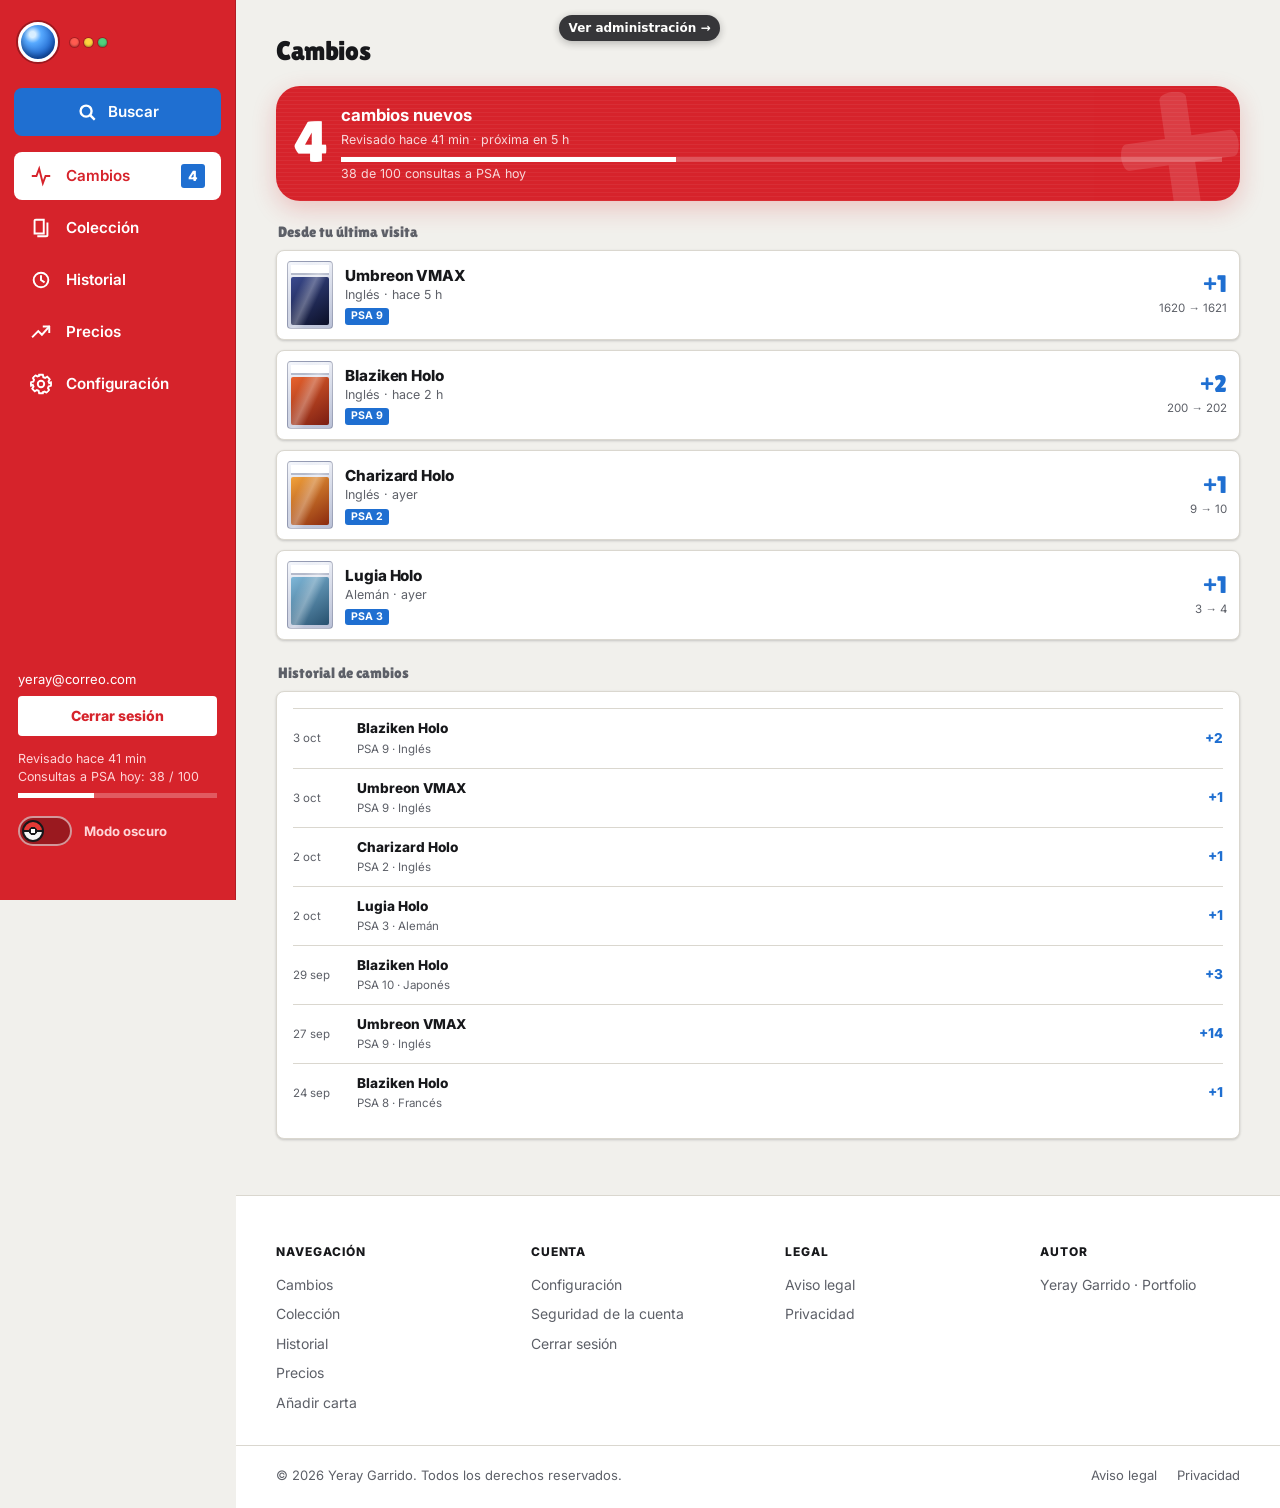
==== index.html @ e8859eaa "Pantalla de carta, animación de sobre y búsqueda con scroll" ====
<!doctype html>
<html lang="es">
<head>
<meta name="robots" content="noindex">
<meta charset="utf-8">
<meta name="color-scheme" content="light dark">
<meta name="viewport" content="width=device-width, initial-scale=1, viewport-fit=cover">
<title>Diseño · 4 Final</title>
<link rel="stylesheet" href="fonts/fonts.css">
<link rel="stylesheet" href="fonts/lilita.css">
<style>
@keyframes slidein {
  from { transform: translateX(40px); opacity: 0; } to { transform: none; opacity: 1; }
}
@keyframes up {
  from { transform: translateY(100%); } to { transform: none; }
}
@keyframes fade {
  from { opacity: 0; } to { opacity: 1; }
}
@keyframes fxin {
  to { opacity: 1; }
}
@keyframes fxout {
  from { opacity: 1; } to { opacity: 0; }
}
@keyframes ballspin {
  from { transform: rotate(0deg) scale(.55); } 55% { transform: rotate(600deg) scale(1.12); } to { transform: rotate(1080deg) scale(1); }
}
@keyframes skel {
  from { background-position: 200% 0; } to { background-position: -200% 0; }
}
:root, :root[data-theme="light"] { --bg: #f1f0ec; --surface: #ffffff; --border: #dad7cf; --primary: #d6232b; --primary-light: #ffffff; --primary-dark: #8f1219; --primary-tint: #fbe4e5; --text: #17181b; --text-secondary: #5d6068; --alert: #1f6fd1; --alert-tint: #e3effd; --on-alert: #ffffff; --down: #8b8e95; --good: #2f9e5a; --bar: #c9ccd3; --shadow-soft: 0 1px 3px rgba(23, 24, 27, .12), 0 1px 2px rgba(23, 24, 27, .08); --head-bg: #d6232b; --screen: #161b24; --lens-ring: #ffffff; --leds-d: flex; --nb-bg: #1f6fd1; --nb-fg: #ffffff; --nb-bd: transparent; --nb-on-bg: #1f6fd1; --nb-on-fg: #ffffff; --fab-fg: #ffffff; --fab-bd: 3px solid #f1f0ec; --fab-sh: 0 6px 14px rgba(0, 0, 0, .35); --lens-bg: radial-gradient(circle at 34% 28%, #d8eeff 0 9%, #58aaff 26%, #1a60c8 70%, #0f3f8a); --knob-bg: radial-gradient(circle at 50% 50%, #fff 0 22%, #17181b 22% 34%, transparent 35%), linear-gradient(180deg, #e53935 0 46%, #17181b 46% 54%, #f5f5f5 54%); --knob-w: 22px; --knob-br: 50%; --knob-bd: #17181b; --track-bg: rgba(0, 0, 0, .28); --track-bd: rgba(255, 255, 255, .55); --fab: radial-gradient(circle at 35% 30%, #d8eeff 0 9%, #58aaff 26%, #1a60c8 72%, #0f3f8a); --nav-on-bg: #d6232b; --nav-on-fg: #ffffff; --side-bg: #d6232b; --side-fg: #ffffff; --side-dim: #ffd6d8; --side-line: #b11d24; --side-on-bg: #ffffff; --side-on-fg: #d6232b; --side-add: #1f6fd1; --nav-h: 64px; --stage-bg: var(--primary); --stage-sh: 0 8px 24px rgba(214, 35, 43, .22); --stage-pattern: repeating-linear-gradient(0deg, rgba(255, 255, 255, .05) 0 1px, transparent 1px 4px); --stage-plus-op: .12; --stage-btn-bg: #ffffff; --stage-btn-fg: var(--primary); --safe-b: env(safe-area-inset-bottom); --safe-t: env(safe-area-inset-top); --display: 'Lilita One', 'Inter', sans-serif; }
*, *::before, *::after { box-sizing: border-box; -webkit-tap-highlight-color: transparent; }
[hidden] { display: none !important; }
svg[viewBox] path, svg[viewBox] line, svg[viewBox] circle, svg[viewBox] rect, svg[viewBox] polyline { stroke-linecap: square; stroke-linejoin: miter; }
html { background: var(--bg); }
body { margin: 0; font-family: 'Inter', sans-serif; background: var(--bg); color: var(--text); font-size: 15px; line-height: 1.4; }
body.lock { overflow: hidden; }
button { font: inherit; color: inherit; background: none; border: 0; cursor: pointer; padding: 0; }

.app-header { position: sticky; top: 0; z-index: 10; display: flex; align-items: center; justify-content: space-between; gap: 10px; background: var(--primary); padding: calc(10px + var(--safe-t)) 16px 10px; }
.brand { display: flex; align-items: center; gap: 10px; min-width: 0; color: #fff; }
.brand strong { font-family: var(--display); font-size: 1.2rem; font-weight: 800; letter-spacing: -.01em; line-height: 1; }
.brand .plus { color: var(--primary-light); font-size: 1.15em; font-weight: 500; display: inline-block; transform: rotate(-8deg) translateY(-2px); }

.ic { width: 22px; height: 22px; fill: none; stroke: currentColor; stroke-width: 2.1; flex: none; }

.brand svg.logo { width: 36px; height: 36px; border-radius: 9px; flex: none; }

.live { display: inline-flex; align-items: center; color: #dfe5fa; font-size: .75rem; font-weight: 600; border: 1px solid rgba(255, 255, 255, .3); border-radius: 4px; padding: 5px 9px; background: rgba(255, 255, 255, .1); }
.dot { width: 7px; height: 7px; border-radius: 50%; background: var(--primary-light); box-shadow: 0 0 0 3px rgba(255, 203, 5, .25); }

.nav { position: fixed; z-index: 30; left: 0; right: 0; bottom: 0; height: calc(var(--nav-h) + var(--safe-b)); padding-bottom: var(--safe-b); display: grid; grid-template-columns: repeat(5, 1fr); background: var(--surface); border-top: 1px solid var(--border); }
.nav .nav-brand, .nav .nav-foot { display: none; }
.nav-item { display: flex; flex-direction: column; align-items: center; justify-content: center; gap: 3px; color: var(--text-secondary); font-size: .68rem; font-weight: 600; position: relative; }
.nav-item .ic { box-sizing: content-box; padding: 4px 16px; margin: -4px 0; border-radius: 14px; }
.nav-item.add .ic { margin: 0; }
.nav-item .nav-badge { position: absolute; background: var(--nb-bg, var(--text)); color: var(--nb-fg, #fff); text-align: center; }
.nav-item.add .nav-fab { width: 52px; height: 52px; margin-top: -22px; display: flex; align-items: center; justify-content: center; }

.nav-item.add span.lb { display: none; }

.nav-item.add .ic { padding: 0; width: 26px; height: 26px; stroke-width: 2.6; }

.app-shell { min-height: 100vh; min-height: 100dvh; }
.app-content { padding: 14px 16px calc(var(--nav-h) + var(--safe-b) + 22px); max-width: 640px; margin: 0 auto; }

h1.page-title { font-family: var(--display); font-size: 1.5rem; font-weight: 800; letter-spacing: -.015em; margin: 0 0 16px; }
h2 { margin: 20px 0 8px 2px; font-family: var(--display); font-size: .95rem; font-weight: 700; color: var(--text-secondary); }
h2:first-child { margin-top: 0; }
.box > h2 { margin-top: 0; }

.meter { margin-top: 8px; height: 5px; background: rgba(255, 255, 255, .22); }

.summary { display: grid; grid-template-columns: auto 1fr; gap: 14px; align-items: center; background-color: var(--stage-bg); background-image: var(--stage-pattern); color: #fff; border-radius: 24px; padding: 18px; position: relative; overflow: hidden; isolation: isolate; box-shadow: var(--stage-sh); }
.summary::after { content: "+"; position: absolute; right: -10px; bottom: -64px; font-family: var(--display); font-weight: 500; font-size: 230px; line-height: 1; color: #fff; opacity: var(--stage-plus-op); transform: rotate(-8deg); z-index: -1; pointer-events: none; }
.summary .summary-count { font-family: var(--display); font-size: 3.6rem; font-weight: 800; line-height: .9; color: #fff; letter-spacing: -.03em; }

.box { background: var(--surface); border: 1px solid var(--border); border-radius: 8px; box-shadow: var(--shadow-soft); padding: 16px; }

.meter i { display: block; height: 100%; background: var(--primary-light); }

.change-card .d { text-align: right; }
.price-row .p { text-align: right; }

.viewer-nav.r { right: 28px; }

.footnote { font-size: .74rem; color: var(--text-secondary); margin: 22px 0 0; text-align: center; }

.summary b { display: block; font-size: 1.05rem; }
.summary small { color: rgba(255, 255, 255, .82); font-size: .78rem; }

.change-card { display: grid; grid-template-columns: 46px 1fr auto; gap: 12px; align-items: center; width: 100%; text-align: left; background: var(--surface); border: 1px solid var(--border); border-radius: 8px; box-shadow: var(--shadow-soft); padding: 10px 12px 10px 10px; }
.change-card:active, .collection-card:active, .price-row:active, .row:active { background: var(--primary-tint); }
.thumb { aspect-ratio: 5 / 7.4; border-radius: 4px; background: linear-gradient(160deg, #f4f6fb, #b9c0d6); padding: 3px; display: flex; flex-direction: column; gap: 2px; position: relative; overflow: hidden; border: 1px solid rgba(18, 26, 61, .25); }
.thumb::before { content: ""; flex: none; height: 17%; background: #fff; border-bottom: 2px solid #b4bacb; }

.thumb i { flex: 1; border-radius: 2px; background: linear-gradient(145deg, var(--c1), var(--c2)); }

.thumb::after { content: ""; position: absolute; inset: 0; background: linear-gradient(115deg, transparent 30%, rgba(255, 255, 255, .3) 48%, transparent 62%); }
.change-card .n, .price-row .n { font-weight: 800; font-size: .95rem; letter-spacing: -.005em; }
.change-card .s, .price-row .s { font-size: .78rem; color: var(--text-secondary); }

.change-card .d b { display: block; font-family: var(--display); font-size: 1.5rem; line-height: 1; color: var(--alert); }
.change-card .d span { font-size: .72rem; color: var(--text-secondary); }

.stack { display: grid; gap: 10px; }
.grid { display: grid; grid-template-columns: repeat(2, 1fr); gap: 12px; }

.tag-label { display: inline-block; background: var(--primary); color: #fff; font-size: .66rem; font-weight: 700; border-radius: 3px; padding: 1px 6px; margin-top: 4px; }
.tag-label.ev { background: var(--alert); }
.chips { display: flex; flex-wrap: wrap; gap: 8px; margin: 0 0 12px; }

.chips button { flex: none; border: 1px solid var(--border); background: var(--surface); border-radius: 4px; padding: 8px 13px; font-size: .82rem; font-weight: 700; color: var(--text-secondary); }
.chips button.on { background: var(--primary); border-color: var(--primary); color: #fff; }

.search { display: flex; align-items: center; gap: 8px; background: var(--surface); border: 1px solid var(--border); border-radius: 4px; padding: 0 12px; margin-bottom: 10px; color: var(--text-secondary); }

.search input { flex: 1; min-width: 0; border: 0; outline: 0; background: none; font: inherit; color: var(--text); padding: 12px 0; }

.detail-body { padding: 16px 16px 0; grid-template-columns: minmax(0, 1fr); }

.chips::-webkit-scrollbar { display: none; }
.collection-card { display: block; text-align: left; background: var(--surface); border: 1px solid var(--border); border-radius: 8px; box-shadow: var(--shadow-soft); overflow: hidden; width: 100%; }
.collection-card .th { border-radius: 0; border-width: 0 0 1px; width: 100%; padding: 8px; background: linear-gradient(160deg, #eef1f9, #c3cadf); }
.collection-card .th::before { height: 22px; }
.collection-card .badge { position: absolute; top: 8px; right: 8px; z-index: 1; background: var(--alert); color: #fff; font-size: .68rem; font-weight: 800; border-radius: 3px; padding: 2px 6px; }
.collection-card .card-info { padding: 9px 10px 11px; }
.collection-card .n { font-weight: 800; font-size: .92rem; line-height: 1.2; }
.collection-card .s { font-size: .74rem; color: var(--text-secondary); margin-top: 1px; }

.price-row .p span { font-size: .74rem; font-weight: 700; }

.collection-card .card-figures { display: none; }
.price-row { display: grid; grid-template-columns: 46px 1fr 74px auto; gap: 10px; align-items: center; width: 100%; text-align: left; background: var(--surface); border: 1px solid var(--border); border-radius: 8px; box-shadow: var(--shadow-soft); padding: 10px 12px 10px 10px; }

.price-row .p b { display: block; font-family: var(--display); font-size: 1.1rem; }
.price-row svg.sp { width: 74px; height: 34px; }

.detail-column { display: none; }
.split-view[data-open="1"] .detail-column { display: flex; flex-direction: column; position: fixed; z-index: 40; inset: 0; background: var(--bg); animation: slidein .22s ease-out; }
.split-view[data-open="1"] .list-column { display: none; }
.detail-bar { flex: none; display: flex; align-items: center; gap: 6px; padding: calc(8px + var(--safe-t)) 8px 8px; background: var(--primary); color: #fff; }
.detail-bar .bk { width: 44px; height: 44px; display: flex; align-items: center; justify-content: center; }
.detail-bar strong { font-family: var(--display); font-size: 1.05rem; font-weight: 800; white-space: nowrap; overflow: hidden; text-overflow: ellipsis; }
.detail-scroll { flex: 1; overflow-y: auto; overscroll-behavior: contain; padding-bottom: 16px; }

.hero { position: relative; overflow: hidden; background-color: var(--stage-bg); background-image: var(--stage-pattern); padding: 6px 16px 22px; isolation: isolate; border-radius: 0 0 24px 24px; box-shadow: var(--stage-sh); }
.hero::after { content: "+"; position: absolute; right: -14px; bottom: -80px; font-family: var(--display); font-weight: 500; font-size: 270px; line-height: 1; color: #fff; opacity: var(--stage-plus-op); transform: rotate(-8deg); z-index: -1; pointer-events: none; }
.stage { perspective: 900px; display: flex; justify-content: center; padding-top: 6px; }
.slab { width: min(176px, 46vw); aspect-ratio: 5 / 7.6; transform-style: preserve-3d; transition: transform .12s ease-out; position: relative; touch-action: none; cursor: grab; }

tbody tr { cursor: pointer; }

.slab.snap { transition: transform .45s cubic-bezier(.2, .8, .2, 1); }
.face { position: absolute; inset: 0; border-radius: 12px; padding: 9px; backface-visibility: hidden; -webkit-backface-visibility: hidden; background: linear-gradient(160deg, #f4f7f8, #b9c4c8); box-shadow: 0 22px 40px rgba(0, 0, 0, .35); }
.face.rev { transform: rotateY(180deg); }
.slab .slab-label { height: 17%; background: #fff; border-radius: 4px; display: flex; align-items: center; justify-content: space-between; gap: 6px; padding: 0 8px; font-size: 7.5px; line-height: 1.25; font-weight: 700; border-bottom: 3px solid #b4bacb; }

.slab .slab-label em { font-style: normal; font-weight: 800; }
.slab .slab-label .slab-grade b { display: block; font-family: var(--display); font-size: 23px; }

.slab .slab-label .slab-grade { text-align: center; line-height: 1; }
.slab .slab-art { margin-top: 7px; height: calc(83% - 7px); border-radius: 5px; background: linear-gradient(145deg, var(--c1), var(--c2)); display: flex; align-items: flex-end; padding: 10px; color: #fff; font-family: var(--display); font-weight: 800; font-size: 1.05rem; text-shadow: 0 1px 6px rgba(0, 0, 0, .5); }
.shine { position: absolute; inset: 0; border-radius: 12px; pointer-events: none; mix-blend-mode: soft-light; background: radial-gradient(circle at var(--mx, 50%) var(--my, 30%), rgba(255, 255, 255, .85), transparent 55%); }
.hero-actions { display: flex; justify-content: center; }
.hero-button { display: inline-flex; align-items: center; gap: 8px; margin: 14px auto 0; font-size: .85rem; border-radius: 6px; padding: 0 16px; height: 40px; }

.hero-button svg { width: 18px; height: 18px; }

.hint { text-align: center; font-size: .7rem; color: rgba(255, 255, 255, .82); margin-top: 10px; }
.card-title { font-family: var(--display); font-size: 1.5rem; font-weight: 800; letter-spacing: -.015em; line-height: 1.1; }

.card-title small { display: block; font-family: 'Inter', sans-serif; font-size: .82rem; font-weight: 400; color: var(--text-secondary); margin-top: 4px; letter-spacing: 0; }
.grade-card span { font-size: .72rem; font-weight: 700; color: var(--down); }
.grade-card.ch span { color: var(--alert); }

.grade-grid { display: grid; grid-template-columns: repeat(auto-fill, minmax(96px, 1fr)); gap: 8px; }
.grade-grid::-webkit-scrollbar { display: none; }

.grade-card small { display: block; font-size: .7rem; font-weight: 700; color: var(--text-secondary); }
.grade-card b { display: block; font-family: var(--display); font-size: 1.9rem; line-height: 1.05; letter-spacing: -.02em; }

.grade-card { min-width: 0; background: var(--surface); border: 1px solid var(--border); border-radius: 8px; box-shadow: var(--shadow-soft); padding: 10px 12px; }

th { text-align: right; font-size: .68rem; color: var(--text-secondary); font-weight: 700; padding: 0 0 6px 8px; }
th:first-child, td:first-child { text-align: left; padding-left: 0; }

.grade-card.ch { border-color: var(--alert); background: var(--alert-tint); }

table { width: 100%; border-collapse: collapse; font-size: .88rem; }
td { text-align: right; padding: 12px 0 12px 8px; border-top: 1px solid var(--border); font-variant-numeric: tabular-nums; }
tbody tr.on td { background: var(--primary-tint); }
tbody tr.on td:first-child { color: var(--primary); font-weight: 800; padding-left: 8px; }
tbody tr.tot td { font-weight: 800; }

.detail-actions { flex: none; display: flex; gap: 10px; padding: 10px 14px calc(10px + var(--safe-b)); background: var(--surface); border-top: 1px solid var(--border); }

.version-box { display: block; }
.grade-bars { display: grid; gap: 7px; }
.grade-bar { display: grid; grid-template-columns: 52px 1fr 48px; gap: 10px; align-items: center; font-size: .8rem; color: var(--text-secondary); }
.grade-bar .bar-track { height: 12px; background: var(--bg); }
.grade-bar .bar-fill { height: 100%; }
.grade-bar.on { color: var(--primary); font-weight: 700; }

.grade-bar em { font-style: normal; text-align: right; font-variant-numeric: tabular-nums; }
.price b { font-family: var(--display); font-size: 1.8rem; letter-spacing: -.02em; }
.price span { font-size: .85rem; font-weight: 700; }

.detail-action { flex: 1; display: flex; align-items: center; justify-content: space-between; gap: 10px; background: var(--primary); color: #fff; border-radius: 8px; padding: 0 16px; height: 52px; font-weight: 700; }

.detail-action b { font-family: var(--display); font-size: 1.1rem; line-height: 1.1; }

.price { display: flex; align-items: baseline; gap: 10px; }

.detail-action small { display: block; font-size: .68rem; font-weight: 500; color: #cdd6f6; line-height: 1.1; }

.sparkline { width: 100%; height: 64px; margin-top: 8px; }

.grade-pills button { height: 54px; border-radius: 6px; border: 1px solid var(--border); font-family: var(--display); font-weight: 800; font-size: 1.2rem; color: var(--text-secondary); background: var(--surface); }
.grade-pills button.on { background: var(--primary); border-color: var(--primary); color: #fff; }

.grades-editor { display: none; }
.grade-pills { display: grid; grid-template-columns: repeat(5, 1fr); gap: 8px; margin: 10px 0 12px; }
.range { font-family: var(--display); font-size: 1.5rem; font-weight: 800; color: var(--primary); min-height: 32px; }
.grade-presets { display: flex; flex-wrap: wrap; gap: 8px; margin: 10px 0 0; }

.grade-presets button { flex: none; border: 1px solid var(--border); background: var(--surface); border-radius: 4px; padding: 9px 14px; font-weight: 700; font-size: .85rem; }

.grade-presets::-webkit-scrollbar { display: none; }
.hero-actions { gap: 8px; flex-wrap: wrap; }
.viewer .stage { perspective: 1200px; touch-action: none; }
.hero .stage { touch-action: pan-y; }

.btn { display: inline-flex; align-items: center; justify-content: center; gap: 8px; background: var(--surface); border: 1px solid var(--border); border-radius: 6px; padding: 0 16px; height: 48px; font-weight: 700; }
.btn.pri { background: var(--primary); border-color: var(--primary); color: #fff; }

.sheet { position: fixed; z-index: 51; left: 0; right: 0; bottom: 0; background: var(--surface); border-radius: 20px 20px 0 0; padding: 10px 16px calc(18px + var(--safe-b)); animation: up .24s ease-out; max-height: 88vh; overflow-y: auto; }

.btn.full { width: 100%; margin-top: 16px; }

.sw { width: 50px; height: 28px; border-radius: 4px; position: relative; flex: none; }
.sw::after { content: ""; position: absolute; top: 3px; left: 3px; width: 22px; height: 22px; border-radius: 3px; background: #fff; transition: left .15s; }

.trans, .trans *, .trans *::before, .trans *::after { transition: background-color .3s ease, color .3s ease, border-color .3s ease, fill .3s ease, stroke .3s ease; }

.sw.on::after { left: 25px; }

.backdrop { position: fixed; inset: 0; z-index: 50; background: rgba(10, 16, 48, .55); animation: fade .18s; }
.sheet .sheet-handle { width: 40px; height: 4px; background: var(--border); margin: 0 auto 12px; }

.sheet h3 { margin: 0 0 2px; font-family: var(--display); font-size: 1.2rem; }
.sheet p { margin: 0 0 6px; font-size: .85rem; color: var(--text-secondary); }

.set .line { display: flex; justify-content: space-between; align-items: center; gap: 12px; min-height: 54px; border-top: 1px solid var(--border); font-size: .95rem; }
.set .line:first-child { border: 0; }
.history-filter { margin-bottom: 14px; }
.tab-switch.hist-switch { display: flex; margin: 0 0 14px; max-width: 460px; }
.hist-switch button { flex: 1; }
.archive-note { text-align: left; margin: 0 0 12px; }
.look-list { display: flex; flex-direction: column; gap: 10px; }
.look-row { display: flex; align-items: center; gap: 8px; }
.look-row .change-card { flex: 1; min-width: 0; }
.look-del { flex: none; width: 36px; height: 36px; border-radius: 50%; font-size: 22px; line-height: 1; color: var(--text-secondary); }
.look-clear { margin-top: 6px; }
.look-row .in-collection { font-size: .72rem; font-weight: 700; color: var(--primary); }
.view-banner { display: flex; align-items: center; gap: 12px; flex-wrap: wrap; margin: 0; padding: 12px 14px; border-radius: 8px; background: var(--primary-tint); border: 1px solid var(--primary); }
.view-banner span { flex: 1; min-width: 180px; }
.view-banner small { display: block; font-size: .78rem; font-weight: 500; color: var(--text-secondary); }
.sheet-error { color: var(--alert); font-weight: 700; margin: 8px 0 0; }
.sheet-body { display: flex; flex-direction: column; height: 300px; }
.sheet-body .field { flex: none; }
.sheet-body .btn { margin-top: auto; }
.sheet-sub { flex: none; margin: 14px 0 6px; font-size: .72rem; font-weight: 700; letter-spacing: .04em; text-transform: uppercase; color: var(--text-secondary); }
.look-scroll { flex: 1; min-height: 0; display: flex; flex-direction: column; gap: 10px; overflow-y: auto; overscroll-behavior: contain; padding: 2px 2px 4px; }
.look-scroll .change-card { flex: none; }
.split-view.solo .detail-bar { display: flex; }
.pack-fx { position: fixed; inset: 0; z-index: 400; display: flex; flex-direction: column; align-items: center; justify-content: center; gap: 48px; overflow: hidden; cursor: pointer; background: radial-gradient(circle at 50% 45%, #2a1f4f, #0a0c1c 70%); animation: pack-bg .35s ease-out; transition: background .5s; }
.pack-fx.leaving { background: transparent; }
.pack-fx.leaving .pack-rays, .pack-fx.leaving .pack-text { animation: none; opacity: 0; }
.pack-rays { position: absolute; left: 50%; top: 45%; width: 170vmax; height: 170vmax; margin: -85vmax 0 0 -85vmax; background: repeating-conic-gradient(rgba(255, 214, 92, .3) 0 7deg, transparent 7deg 18deg); -webkit-mask-image: radial-gradient(circle, #000 0, transparent 55%); mask-image: radial-gradient(circle, #000 0, transparent 55%); opacity: 0; animation: pack-rays-in .8s 1.6s forwards, pack-spin 24s linear infinite; }
.pack-flash { position: absolute; inset: 0; background: #fff; opacity: 0; pointer-events: none; animation: pack-flash .6s 1.5s ease-out; }
.pack-stage { position: relative; display: flex; justify-content: center; width: min(230px, 58vw); transition: transform .6s cubic-bezier(.5, 0, .9, .4), opacity .6s ease-in; }
.pack-stage .stage { width: 100%; }
.pack-slab { width: 100%; transform: rotateY(180deg); animation: pack-in .8s ease-out backwards, pack-shake .75s .9s ease-in-out, pack-flip .75s 1.65s cubic-bezier(.2, .8, .2, 1) forwards; }
.pack-slab .face { overflow: hidden; }
.pack-slab .face:not(.rev)::after { content: ""; position: absolute; inset: 0; background: linear-gradient(105deg, transparent 35%, rgba(255, 255, 255, .8) 50%, transparent 65%); transform: translateX(-130%); animation: pack-sweep .9s 2.4s ease-out forwards; }
.pack-aura { position: absolute; left: 50%; top: 50%; width: 150%; aspect-ratio: 1; margin: -75% 0 0 -75%; background: radial-gradient(circle, rgba(255, 214, 92, .55), transparent 62%); opacity: 0; animation: pack-aura 3s .9s ease-in-out forwards; }
.pack-sparks { position: absolute; left: 50%; top: 50%; }
.pack-sparks i { position: absolute; left: -4px; top: -4px; width: 8px; height: 8px; border-radius: 2px; background: #ffe27a; box-shadow: 0 0 10px #ffd24a; opacity: 0; transform: rotate(var(--a)) translateX(0) scale(.4); animation: pack-spark .95s 1.75s ease-out; }
.pack-text { position: relative; text-align: center; color: #fff; animation: pack-text .6s 2.3s backwards; }
.pack-text h2 { margin: 0 0 4px; font-family: var(--display); font-size: 1.6rem; font-weight: 400; text-shadow: 0 2px 12px rgba(0, 0, 0, .5); }
.pack-text p { margin: 0; font-size: .9rem; color: rgba(255, 255, 255, .8); }
.collection-card.fresh { animation: pack-fresh 1.8s ease-out 2; }
@keyframes pack-bg { from { opacity: 0; } to { opacity: 1; } }
@keyframes pack-in { from { opacity: 0; transform: translateY(60px) scale(.6) rotateY(180deg); } to { opacity: 1; transform: translateY(0) scale(1) rotateY(180deg); } }
@keyframes pack-shake { 0%, 100% { transform: rotateY(180deg) rotateZ(0); } 15% { transform: rotateY(180deg) rotateZ(-5deg); } 30% { transform: rotateY(180deg) rotateZ(5deg); } 45% { transform: rotateY(180deg) rotateZ(-4deg); } 60% { transform: rotateY(180deg) rotateZ(4deg); } 80% { transform: rotateY(180deg) rotateZ(-2deg); } }
@keyframes pack-flip { 0% { transform: rotateY(180deg) scale(1); } 55% { transform: rotateY(90deg) scale(1.2); } 100% { transform: rotateY(0) scale(1.08); } }
@keyframes pack-flash { 0% { opacity: 0; } 25% { opacity: .95; } 100% { opacity: 0; } }
@keyframes pack-rays-in { from { opacity: 0; } to { opacity: 1; } }
@keyframes pack-spin { to { transform: rotate(360deg); } }
@keyframes pack-aura { 0% { opacity: 0; transform: scale(.5); } 40% { opacity: .9; transform: scale(1.1); } 100% { opacity: .55; transform: scale(1); } }
@keyframes pack-sweep { to { transform: translateX(130%); } }
@keyframes pack-spark { 0% { opacity: 1; transform: rotate(var(--a)) translateX(0) scale(.4); } 100% { opacity: 0; transform: rotate(var(--a)) translateX(var(--d)) scale(1.1); } }
@keyframes pack-text { from { opacity: 0; transform: translateY(14px); } to { opacity: 1; transform: translateY(0); } }
@keyframes pack-fresh { 0%, 100% { box-shadow: 0 0 0 0 transparent; } 50% { box-shadow: 0 0 0 4px var(--primary); } }

.sheet .field { width: 100%; height: 52px; border: 1px solid var(--border); border-radius: 6px; padding: 0 14px; font: inherit; font-size: 1.1rem; margin-top: 10px; background: var(--bg); }

.set .line small { display: block; color: var(--text-secondary); font-size: .76rem; }

.cols { display: grid; gap: 20px; }

@media (min-width: 720px) {
  h1.page-title { font-size: 1.7rem; }

  .app-header { display: none; }

  .nav { top: 0; right: auto; bottom: 0; width: 84px; height: auto; padding: 0; display: flex; flex-direction: column; border-top: 0; border-right: 1px solid var(--border); }
  .nav .nav-brand { display: flex; align-items: center; justify-content: center; height: 76px; }

  .nav .nav-brand svg { width: 44px; height: 44px; border-radius: 11px; }

  .nav-item { flex: none; height: 72px; }
  .nav-item { margin: 0 8px 2px; border-radius: 8px; }
  .nav-item .ic { padding: 0; margin: 0; }
  .nav-item.add { height: 48px; flex-direction: row; border-radius: 8px; }
  .nav-item.add .nav-fab { margin: 0; width: auto; height: auto; }
  .nav-item.add .ic { width: 22px; height: 22px; }
  .nav .nav-foot { display: none; }

  .app-shell { padding-left: 84px; }
  .app-content { max-width: none; padding: 28px 32px 48px; }
  .cols { grid-template-columns: 1fr 1fr; align-items: start; }
  .summary { grid-template-columns: auto 1fr; max-width: 560px; }
  .split-view { display: grid; grid-template-columns: 290px minmax(0, 1fr); gap: 24px; align-items: start; }
  .split-view .list-column, .split-view[data-open="0"] .detail-column, .split-view[data-open="1"] .detail-column, .split-view[data-open="1"] .list-column { display: block; }
  .split-view[data-open="1"] .detail-column { position: static; inset: auto; animation: none; background: none; }
  .list-column { top: 20px; }
  .grid { grid-template-columns: 1fr; gap: 10px; }
  .detail-bar, .detail-actions { display: none; }
  .detail-scroll { overflow: visible; padding: 0; }
  .detail-body { padding: 16px 0 0; }
  .split-view > .list-column { grid-column: 1; grid-row: 1; }

  .chips { margin: 0 0 12px; padding: 0; }
  .collection-card { display: grid; grid-template-columns: 46px 1fr auto; gap: 12px; align-items: center; padding: 10px 12px 10px 10px; }
  .collection-card.sel { border-color: var(--primary); box-shadow: 0 0 0 2px var(--primary); }
  .collection-card .th { width: 46px; border: 1px solid rgba(18, 26, 61, .25); border-radius: 4px; padding: 3px; background: linear-gradient(160deg, #f4f6fb, #b9c0d6); }
  .collection-card .th::before { height: 17%; }
  .collection-card .badge { display: none; }
  .collection-card .card-info { padding: 0; }
  .collection-card .card-figures { display: block; text-align: right; font-size: .82rem; line-height: 1.5; white-space: nowrap; }
  .set .box { padding: 6px 16px; }
  .price-row { grid-template-columns: 46px 1fr 90px auto; }

  .grade-presets { margin: 10px 0 0; padding: 0; }
  .hero { border-radius: 24px; padding: 24px 20px 20px; }
  .grade-card { min-width: 0; }
  .grade-pills { grid-template-columns: repeat(10, 1fr); gap: 5px; }
  .sheet.sh-grades, .backdrop.bk-grades { display: none; }

  .sheet .sheet-handle { display: none; }

  .collection-card .card-figures .up { color: var(--alert); font-weight: 700; }

  .collection-card .card-figures .flat { color: var(--down); }
  .collection-card .card-figures .dim { color: var(--text-secondary); font-size: .74rem; }

  .grade-pills button { height: 40px; font-size: 1rem; border-radius: 3px; }

  .sheet { left: 50%; right: auto; bottom: auto; top: 50%; width: 420px; border-radius: 12px; transform: translate(-50%, -50%); animation: fade .18s; padding-bottom: 18px; }

  .price-row svg.sp { width: 90px; }

  .site-footer-columns { justify-content: space-between; }
}
.change-card.sel { border-color: var(--primary); box-shadow: 0 0 0 2px var(--primary); }

@media (min-width: 1100px) {
  .nav { width: 236px; padding: 0 14px; }
  .nav .nav-brand { justify-content: flex-start; gap: 12px; height: 84px; padding-left: 4px; }
  .nav .nav-brand strong { font-family: var(--display); font-size: 1.45rem; font-weight: 800; letter-spacing: -.01em; }
  .nav .nav-brand .plus { color: var(--primary); font-size: 1.15em; font-weight: 500; display: inline-block; transform: rotate(-8deg) translateY(-2px); }
  .nav-item { flex-direction: row; justify-content: flex-start; gap: 14px; padding: 0 16px; height: 48px; margin: 0 0 4px; font-size: .95rem; }
  .nav .nav-foot { display: block; margin-top: auto; font-size: .78rem; color: var(--text-secondary); }

  .nav-item.add span.lb { display: inline; }

  .nav .meter { background: var(--border); }

  .app-shell { padding-left: 236px; }
  .app-content { padding: 32px 40px 56px; }
  .split-view { grid-template-columns: 380px minmax(0, 1fr); gap: 24px; }
  .summary { max-width: none; }
}
.hs-stats b { font-family: var(--display); font-size: 1.4rem; line-height: 1.1; }

.dates { display: grid; grid-template-columns: 1fr 1fr; gap: 10px; margin-top: 10px; }

@media (min-width: 1500px) {
  .detail-grid { display: grid; grid-template-columns: 290px minmax(0, 1fr); gap: 20px; align-items: start; }
  .detail-grid .detail-body { padding-top: 0; }
  .detail-side { display: grid; gap: 16px; }
}
.hs-stats div { background: var(--bg); border-radius: 6px; padding: 10px; }

@media (max-width: 719px) {
  .nav-item { z-index: 1; transition: color .25s; }

  .grades-editor { display: none; }
}
.dates label { display: block; font-size: .72rem; font-weight: 700; color: var(--text-secondary); }
.dates input { display: block; width: 100%; height: 44px; margin-top: 4px; border: 1px solid var(--border); border-radius: 6px; padding: 0 10px; font: inherit; background: var(--surface); color: var(--text); }

.auth-screen .page-title { text-align: center; margin-bottom: 4px; }

.hs-stats { display: grid; grid-template-columns: repeat(3, minmax(0, 1fr)); gap: 8px; margin-top: 12px; }

.hs-stats small { display: block; font-size: .68rem; font-weight: 700; color: var(--text-secondary); }

.top-leds { display: var(--leds-d); gap: 5px; }

.ls { display: inline; }
.ll { display: none; }

.hs-ax { display: flex; justify-content: space-between; font-size: .7rem; color: var(--text-secondary); margin-top: 4px; }
.hs-ev { display: grid; grid-template-columns: 56px 1fr auto; gap: 10px; align-items: center; padding: 11px 0; border-top: 1px solid var(--border); font-size: .88rem; }

.hs-ev small { color: var(--text-secondary); font-size: .72rem; }
.hs-ev b { color: var(--alert); font-weight: 800; }
.hs-chips button { min-width: 62px; height: 38px; padding: 0 12px; border: 1px solid var(--border); border-radius: 6px; font-weight: 800; font-size: .82rem; background: var(--surface); color: var(--text-secondary); }
.hs-chips button.on { background: var(--primary); border-color: var(--primary); color: #fff; }

.hs-chips { display: flex; flex-wrap: wrap; gap: 6px; margin-bottom: 12px; }
.hs-chart { width: 100%; height: 120px; display: block; }
.hs-empty { font-size: .85rem; color: var(--text-secondary); margin: 6px 0 0; }

.chips button:active, .grade-presets button:active, .btn:active, .hs-chips button:active, .hchips button:active, .cmpg button:active { background: var(--primary-tint); color: var(--text); }

.app-header, .detail-bar { background: var(--head-bg); }
.top-lens { width: 36px; height: 36px; border-radius: 50%; flex: none; background: var(--lens-bg); border: 3px solid var(--lens-ring); box-shadow: 0 0 0 2px rgba(0, 0, 0, .28), inset 0 -3px 6px rgba(0, 0, 0, .35); }

.top-leds i { width: 9px; height: 9px; border-radius: 50%; box-shadow: inset 0 -1px 2px rgba(0, 0, 0, .35), 0 0 0 1px rgba(0, 0, 0, .22); }
.top-leds i:nth-child(1) { background: #ff5b50; }
.top-leds i:nth-child(2) { background: #ffd23f; }
.top-leds i:nth-child(3) { background: #4fd07d; }

.theme-switch { position: relative; width: 54px; height: 30px; border-radius: 15px; border: 2px solid var(--track-bd); background: var(--track-bg); flex: none; }

.theme-switch i { position: absolute; top: 2px; left: 2px; width: 22px; height: 22px; border-radius: 50%; }
.theme-switch i::before, .theme-switch i::after { position: absolute; inset: 0; border-radius: 50%; border: 2px solid #17181b; box-sizing: border-box; }
.theme-switch i::before { background: radial-gradient(circle at 50% 50%, #fff 0 20%, #17181b 20% 33%, transparent 34%), linear-gradient(180deg, #e53935 0 46%, #17181b 46% 54%, #f5f5f5 54%); }
.theme-switch i::after { background: radial-gradient(circle at 50% 50%, #f4f4f4 0 21%, #17181b 21% 31%, transparent 32%), linear-gradient(135deg, transparent 43%, #17181b 43% 57%, transparent 57%), #d42a31; }
.theme-switch.on i { left: 26px; }

.nav-theme { display: flex; align-items: center; gap: 12px; margin-top: 14px; font-weight: 700; font-size: .82rem; color: inherit; width: 100%; text-align: left; }
.nav-item.on { color: var(--text); }
.nav-item.on .ic { background: var(--nav-on-bg); color: var(--nav-on-fg); }
.nav-item.add { color: var(--fab-fg); }
.nav-item.add .nav-fab { border-radius: 50%; background: var(--fab); border: var(--fab-bd); box-shadow: var(--fab-sh); }

.tag-label.ev, .collection-card .badge { color: var(--on-alert); }
.thumb::before { border-bottom-color: #b4bacb; }

.slab .slab-label { border-bottom-color: #b4bacb; color: #17181b; }

.slab .slab-label .slab-grade b { color: #17181b; }
.slab .slab-label em { color: #6b7080; }

.slab .slab-art.bk { background: radial-gradient(circle at 50% 50%, #fff 0 8%, #121a3d 8% 10%, #d6232b 10% 17%, transparent 17%), linear-gradient(160deg, #3a58c9, #17246b); }
.hero-button { background: var(--stage-btn-bg, var(--primary)); color: var(--stage-btn-fg, #fff); font-weight: 800; box-shadow: 0 2px 8px rgba(0, 0, 0, .2); }
.grade-bar .bar-fill { background: var(--bar); }
.grade-bar.on .bar-fill { background: var(--primary); }
.sw { background: var(--bar); }
.sw.on { background: var(--primary); }
.no { font-size: .68rem; font-weight: 700; letter-spacing: .1em; color: var(--text-secondary); font-variant-numeric: tabular-nums; }
.card-title .no { display: block; margin-bottom: 4px; font-family: 'Inter', sans-serif; }

.brand strong, h1.page-title, h2, .card-title, .summary .summary-count, .change-card .d b, .grade-card b, .range, .price b, .grade-pills button, .slab .slab-label .slab-grade b, .nav .nav-brand strong, .sheet h3, .price-row .p b { font-stretch: 82%; }

.segmented button { height: 44px; border: 1px solid var(--border); border-radius: 4px; font-weight: 700; color: var(--text-secondary); background: var(--surface); }
.segmented button.on { background: var(--primary); border-color: var(--primary); color: #fff; }
.set .line b.ok { color: var(--good); }

.segmented { display: grid; grid-template-columns: repeat(3, 1fr); gap: 6px; }

.auth-box { width: 100%; max-width: 400px; }
.viewer-nav.l { left: 28px; }

@media (min-width: 720px) {
  .nav .nav-brand .top-leds { display: none; }
  .nav .nav-brand .top-lens { width: 44px; height: 44px; }

  .nav { background: var(--side-bg); border-color: var(--side-line); }
  .nav-item { color: var(--side-fg); }
  .nav-item.on { color: var(--side-on-fg); }
  .nav-item.on .ic { background: none; color: inherit; }
  .nav-item.add { background: var(--side-add); color: #fff; }
  .nav-item.add .nav-fab { background: none; box-shadow: none; border: 0; border-radius: 0; }
  .nav .nav-foot { color: var(--side-dim); }
  .nav .meter { background: rgba(255, 255, 255, .25); }

  .nav .meter i { background: #fff; }

  .nav .nav-brand { color: var(--side-fg); }
  .nav .nav-brand .plus { color: inherit; }
  .nav-item { z-index: 1; }
}
.auth-screen .subtitle { text-align: center; margin: 0 0 18px; font-size: .86rem; color: var(--text-secondary); }

.auth-screen label em { font-style: normal; font-weight: 400; }

@media (min-width: 1100px) {
  .nav .meter i { background: #fff; }

  .nav .nav-brand .top-lens { width: 40px; height: 40px; }

  .nav .nav-brand { color: var(--side-fg); }

  .ls { display: none; }
  .ll { display: inline; }
}

@media (max-width: 719px) {
  .nav-item[data-t="price"] { display: none; }
  .nav-item .ic { position: relative; z-index: 1; }
}

@media (min-width: 720px) {
  .nav .nav-brand strong { display: none; }
}

@media (min-width: 1100px) {
  .nav .nav-brand .top-leds { display: var(--leds-d); }

  .nav .nav-brand strong { display: block; }
}
.ballfx { position: fixed; inset: 0; z-index: 200; display: flex; align-items: center; justify-content: center; opacity: 0; animation: fxin .28s ease-out forwards; }
.ballfx.out { animation: fxout .4s ease-in forwards; }
.pball { width: 108px; height: 108px; border-radius: 50%; border: 5px solid #17181b; background: radial-gradient(circle at 50% 50%, #fff 0 13%, #17181b 13% 21%, transparent 22%), linear-gradient(180deg, #e53935 0 46%, #17181b 46% 54%, #f5f5f5 54%); box-shadow: 0 12px 34px rgba(0, 0, 0, .4); animation: ballspin 1s cubic-bezier(.55, 0, .25, 1) forwards; }
.auth-screen { position: fixed; inset: 0; z-index: 90; background: var(--bg); display: flex; align-items: flex-start; justify-content: center; padding: calc(28px + env(safe-area-inset-top)) 20px 28px; overflow-y: auto; }
.auth-logo { display: flex; align-items: center; justify-content: center; height: 76px; margin-bottom: 18px; }

.auth-logo svg { width: 64px; height: 64px; border-radius: 16px; }
.auth-screen label { display: block; font-size: .78rem; font-weight: 700; margin: 14px 0 5px; color: var(--text-secondary); }

.key-row { display: flex; justify-content: space-between; align-items: center; gap: 12px; padding: 12px 0; border-top: 1px solid var(--border); }

.viewer .slab { width: 176px; }

.auth-screen .field { width: 100%; height: 50px; border: 1px solid var(--border); border-radius: 6px; padding: 0 14px; font: inherit; background: var(--surface); color: var(--text); }

.tab-switch button { height: 44px; font-weight: 700; color: var(--text-secondary); }
.key-row code { font-family: ui-monospace, Consolas, monospace; font-size: .82rem; }

.tab-switch { display: grid; grid-template-columns: 1fr 1fr; border: 1px solid var(--border); border-radius: 6px; overflow: hidden; margin-bottom: 4px; background: var(--surface); }

.tab-switch button.on { background: var(--primary); color: #fff; }
.key-row small { display: block; color: var(--text-secondary); font-size: .72rem; margin-top: 2px; }

.fsbar { display: flex; gap: 8px; }

.viewer .stage { padding: 0; display: block; }

.revoke { color: #d6232b; font-weight: 800; font-size: .85rem; padding: 8px 0 8px 10px; }
.abtn { width: 100%; text-align: left; }

.viewer-fit { width: calc(176px * var(--k, 1)); height: calc(267.6px * var(--k, 1)); }
.viewer-scale { width: 176px; height: 267.6px; zoom: var(--k, 1); }

.revoked-text { color: var(--text-secondary); font-size: .8rem; font-weight: 700; }

.btn.danger { color: #d6232b; border-color: #d6232b; margin-top: 10px; }

.keybox { font-family: ui-monospace, Consolas, monospace; font-size: .95rem; background: var(--bg); border: 1px dashed var(--border); border-radius: 6px; padding: 14px; margin-top: 10px; word-break: break-all; }
.hchips { display: flex; gap: 6px; overflow-x: auto; margin: 0 -14px 10px; padding: 0 14px; scrollbar-width: none; }
.hchips::-webkit-scrollbar { display: none; }

.hero-button.ghost { background: transparent; color: #fff; border: 1px solid rgba(255, 255, 255, .5); }
.fsbar .hero-button { margin: 0; }
.viewer .hint { margin: 0; color: #9aa3b2; }

.viewer { position: fixed; inset: 0; z-index: 120; background: radial-gradient(circle at 50% 42%, #23272f, #050607 75%); display: flex; flex-direction: column; align-items: center; justify-content: center; gap: 18px; padding: 20px; }
.viewer-close { position: absolute; top: calc(14px + env(safe-area-inset-top)); right: 14px; width: 46px; height: 46px; border: 1px solid rgba(255, 255, 255, .35); border-radius: 50%; color: #fff; display: flex; align-items: center; justify-content: center; background: rgba(255, 255, 255, .08); }

.hchips button { flex: none; min-width: 64px; height: 38px; padding: 0 12px; border: 1px solid var(--border); border-radius: 6px; font-weight: 800; font-size: .82rem; background: var(--surface); color: var(--text-secondary); }
.hchips button.on { background: var(--primary); border-color: var(--primary); color: #fff; }

.hchart { width: 100%; height: 110px; display: block; }
.hcap { font-size: .82rem; margin: 6px 0 0; }

.hcap b { font-weight: 800; }

.history-event { display: grid; grid-template-columns: 54px 1fr auto; gap: 10px; padding: 10px 0; border-top: 1px solid var(--border); font-size: .85rem; align-items: center; }

.history-event small { color: var(--text-secondary); font-size: .72rem; }
.history-event b { color: var(--alert); font-weight: 800; }

.favrow { display: flex; align-items: center; justify-content: space-between; gap: 12px; margin-top: 12px; padding-top: 12px; border-top: 1px solid var(--border); font-size: .8rem; color: var(--text-secondary); }

.favrow button { font-weight: 800; font-size: .82rem; color: var(--primary); padding: 8px 0 8px 10px; }
.favrow button.off { color: var(--text-secondary); }

.source-row { display: flex; justify-content: space-between; align-items: center; gap: 12px; padding: 12px 0; border-top: 1px solid var(--border); font-size: .9rem; }

.source-row small { display: block; color: var(--text-secondary); font-size: .72rem; margin-top: 2px; }

.result-summary .thumb { width: 56px; flex: none; }
.results .it .thumb { width: 46px; flex: none; }

.source-row .status-text { font-size: .72rem; font-weight: 800; padding: 2px 7px; border-radius: 3px; background: var(--primary-tint); color: var(--text); white-space: nowrap; }
.source-row .status-text.bad { background: var(--alert-tint); color: var(--alert); }

.source-row button.retry { font-weight: 800; font-size: .82rem; color: var(--primary); padding: 8px 0 8px 10px; }

.cmprow { display: grid; grid-template-columns: minmax(0, 1fr) auto; gap: 10px; padding: 11px 0; border-top: 1px solid var(--border); font-size: .88rem; align-items: center; }

.cmprow small { display: block; color: var(--text-secondary); font-size: .72rem; }
.cmprow b { font-family: var(--display); font-size: 1.15rem; text-align: right; }

.devnote { font-size: .72rem; color: var(--text-secondary); margin: 10px 0 0; }

.cmprow .best { display: inline-block; margin-left: 6px; font-size: .6rem; font-weight: 800; background: var(--primary-light); color: var(--primary-dark); padding: 1px 5px; border-radius: 2px; vertical-align: middle; }

.brand strong, h1.page-title, h2, .summary::after, .summary .summary-count, .change-card .d b, .price-row .p b, .detail-bar strong, .hero::after, .slab .slab-label .slab-grade b, .slab .slab-art, .card-title, .grade-card b, .price b, .detail-action b, .grade-pills button, .range, .sheet h3, .nav .nav-brand strong, .hs-stats b, .cmprow b { font-weight: 400; font-stretch: 100%; }

.up { color: var(--alert); font-weight: 700; }
.dn { color: #f08c00; font-weight: 700; }

.collection-card .badge.dn { background: #f08c00; color: #1b1100; }

.change-card .d b.dn, .hs-ev b.dn, .history-event b.dn, .d b.dn { color: #f08c00; }
.grade-card.dn span { color: #f08c00; }

.grade-card.ch.dn { border-color: #f08c00; background: rgba(240, 140, 0, .14); }

.sel-grado { display: flex; align-items: center; gap: 8px; font-size: 13px; font-weight: 700; }
.sel-grado select { height: 40px; border: 1px solid var(--border); border-radius: 4px; padding: 0 10px; font: inherit; background: var(--surface); color: var(--text); }

.empty-state .ic { width: 44px; height: 44px; color: var(--text-secondary); }

.empty-state h2 { margin: 0; font-family: var(--display); font-size: 22px; font-weight: 400; color: var(--text); }
.empty-state p { margin: 0; max-width: 420px; font-size: 14px; color: var(--text-secondary); }

.empty-state { display: flex; flex-direction: column; align-items: center; text-align: center; gap: 10px; padding: 64px 20px; background: var(--surface); border: 1px solid var(--border); border-radius: 8px; box-shadow: var(--shadow-soft); }

.skeleton div { height: 86px; border-radius: 8px; background: linear-gradient(90deg, var(--border), var(--surface), var(--border)); background-size: 200% 100%; animation: skel 1.4s linear infinite; }

#main.still .detail-column, #layer.still .sheet, #layer.still .backdrop { animation: none; }

.result-summary { display: flex; align-items: center; gap: 12px; padding: 10px 0; border-top: 1px solid var(--border); }

.skeleton { display: flex; flex-direction: column; gap: 10px; }
.aviso-dato { display: flex; align-items: center; gap: 12px; padding: 12px 14px; margin-bottom: 14px; border-radius: 8px; background: #fdecc8; color: #5c3b00; font-size: 14px; font-weight: 600; }

.aviso-dato button { margin-left: auto; font-weight: 800; color: #5c3b00; text-decoration: underline; }
.result-summary b { display: block; font-family: var(--display); font-size: 18px; font-weight: 400; }
.dialog h3 { margin: 0 0 6px; font-family: var(--display); font-size: 22px; font-weight: 400; }
.dialog p { margin: 0 0 10px; font-size: 14px; color: var(--text-secondary); }

.results { display: flex; flex-direction: column; gap: 8px; }

.results .it div { flex: 1; }

.results .it { display: flex; align-items: center; gap: 12px; background: var(--surface); border: 1px solid var(--border); border-radius: 8px; padding: 10px 12px; }

.results .it small { display: block; color: var(--text-secondary); font-size: 12px; }

.dialog .btn { margin-top: 8px; }
.keybox2 { font-family: ui-monospace, Consolas, monospace; font-size: 15px; background: var(--bg); border: 1px dashed var(--border); border-radius: 6px; padding: 14px; word-break: break-all; margin: 10px 0; }

.viewer-bar { position: absolute; left: 50%; bottom: 24px; transform: translateX(-50%); display: flex; align-items: center; gap: 8px; padding: 8px 10px; border-radius: 10px; background: rgba(255, 255, 255, .1); border: 1px solid rgba(255, 255, 255, .25); color: #fff; font-size: 14px; font-weight: 700; }

.viewer-bar button { height: 38px; min-width: 38px; padding: 0 12px; border-radius: 6px; border: 1px solid rgba(255, 255, 255, .3); color: #fff; font-weight: 800; }

.viewer-nav { position: absolute; top: 50%; width: 52px; height: 52px; margin-top: -26px; border-radius: 50%; border: 1px solid rgba(255, 255, 255, .35); background: rgba(255, 255, 255, .08); color: #fff; font-size: 26px; display: flex; align-items: center; justify-content: center; }
.viewer-count { position: absolute; top: 28px; left: 50%; transform: translateX(-50%); color: #cdd3dc; font-size: 14px; font-weight: 700; }
.webtop { position: fixed; z-index: 150; left: 0; right: 0; top: 0; display: flex; flex-direction: column; }
.chrome { display: flex; align-items: center; gap: 10px; height: 38px; padding: 0 14px; background: #dfe1e5; }

.chrome i { width: 12px; height: 12px; border-radius: 50%; background: #b8bbc0; }
.chrome span { flex: 1; max-width: 520px; height: 26px; border-radius: 13px; background: #fff; font-size: 13px; line-height: 26px; padding: 0 14px; color: #3c4043; }

.webbar { display: flex; align-items: center; gap: 12px; height: 46px; padding: 0 16px; background: var(--text); color: var(--bg); font-size: 14px; font-weight: 700; }

.webbar button { margin-left: auto; height: 32px; padding: 0 14px; border-radius: 6px; background: var(--primary); color: #fff; font-weight: 800; }
.webbar button.g { margin-left: 0; background: transparent; border: 1px solid rgba(255, 255, 255, .4); }
html.conweb body { padding-top: 84px; }

.nav-item .nav-badge { border: 0; border-radius: 3px; min-width: 24px; height: 24px; line-height: 24px; font-size: 14px; font-weight: 800; padding: 0 6px; top: 2px; left: calc(50% + 6px); }
.nav-item.on .nav-badge { background: var(--nb-on-bg); color: var(--nb-on-fg); }

.export-bar { display: flex; flex-wrap: wrap; align-items: center; gap: 8px; margin: -6px 0 14px; font-size: 13px; color: var(--text-secondary); }

@media (min-width: 720px) {
  .nav-item .nav-badge { top: 6px; left: calc(50% + 6px); }
  .nav { padding-bottom: 24px; overflow-y: auto; }

  .split-view .detail-grid > .detail-body:last-child { grid-column: 2; grid-row: 1 / span 2; max-height: calc(100vh - 150px); overflow-y: auto; align-self: start; }
  .list-column { position: static; max-height: none; overflow: visible; }
}
.export-bar button, .exp button, .dl button { height: 34px; padding: 0 12px; border: 1px solid var(--border); border-radius: 6px; font-weight: 700; font-size: 13px; background: var(--surface); color: var(--text); }

.exp { display: flex; align-items: center; flex-wrap: wrap; gap: 10px; padding: 12px 0; border-top: 1px solid var(--border); }

.exp span { flex: 1 1 200px; font-size: 15px; }
.exp small { display: block; color: var(--text-secondary); font-size: 12px; }

.top-actions { display: flex; align-items: center; gap: 12px; }

.nav-indicator { display: none; }

.detail-body { display: flex; flex-wrap: wrap; gap: 16px; }

.detail-body > * { flex: 1 1 560px; min-width: 0; }

.detail-body > :first-child { flex-basis: 100%; }

.input-row { display: flex; gap: 8px; }

.exp:first-of-type { border-top: 0; }
.exp select { height: 34px; border: 1px solid var(--border); border-radius: 6px; padding: 0 8px; font: inherit; font-size: 13px; background: var(--surface); color: var(--text); }

.adtitle { display: none; padding: 0 16px 10px; font-family: var(--display); font-size: 18px; color: var(--side-fg); }
.nav .nav-foot { padding-bottom: 28px; }

.detail-side { padding-bottom: 28px; }

.box .field { width: 100%; height: 46px; border: 1px solid var(--border); border-radius: 6px; padding: 0 12px; font: inherit; background: var(--surface); color: var(--text); }

.check-row input { width: 18px; height: 18px; accent-color: var(--primary); }

.lab { display: block; font-size: 13px; font-weight: 700; color: var(--text-secondary); margin: 14px 0 6px; }
.check-row { display: flex; align-items: center; gap: 10px; font-size: 14px; margin: 10px 0; }

.dl { display: flex; gap: 8px; margin-top: 10px; }

.site-footer-top { padding: 32px 16px 8px; box-sizing: border-box; }

@media (min-width: 720px) {
  .grades-editor .grade-pills button { width: 38px; height: 36px; aspect-ratio: auto; font-size: 16px; }

  .split-view[data-open="0"] .detail-column, .split-view[data-open="1"] .detail-column, .detail-scroll, .detail-grid { display: contents; }
  .split-view .detail-side { grid-column: 1; grid-row: 2; position: static; display: block; }
  .split-view .detail-grid .detail-body { padding-top: 0; }

  .detail-body > .grades-editor { flex-basis: 100%; }
  .grades-editor { display: flex; flex-wrap: wrap; align-items: center; gap: 10px 24px; }
}
.top-logout .ic { width: 18px; height: 18px; }

.detail-side .detail-body { padding-top: 16px; }
.split-view .detail-side .detail-body { padding-top: 22px; }

@media (min-width: 1100px) {
  .nav-item .nav-badge { position: static; margin-left: auto; top: auto; left: auto; }
  .adtitle { display: block; }
  .nav { padding-bottom: 36px; }
  .nav .nav-foot { padding: 16px 4px 0; }
  .nav-item.add { display: flex; align-items: center; justify-content: center; gap: 10px; padding: 0 16px; }
  .nav-item.add .nav-fab { display: flex; align-items: center; justify-content: center; }
}

@media (min-width: 720px) {
  .grades-editor h2 { flex: 1 1 100%; margin: 0; }

  .box-pair { display: flex; flex-wrap: wrap; gap: 16px; flex: 1 1 100%; min-width: 0; }

  .grades-editor .grade-pills { display: flex; gap: 6px; margin: 0; flex: 0 0 auto; }
  .grades-editor .range { margin: 0; min-height: 0; min-width: 130px; font-size: 20px; }

  .box-pair > * { flex: 1 1 360px; min-width: 0; }

  .grades-editor .grade-presets { margin: 0; }
}
.two-columns { display: flex; flex-wrap: wrap; gap: 0 24px; align-items: flex-start; }

.two-columns > div { flex: 1 1 560px; min-width: 0; }

.legal { max-height: 52vh; overflow-y: auto; margin: 4px 0 16px; padding-right: 6px; font-size: 14px; line-height: 1.5; color: var(--text-secondary); }

.legal h3 { margin: 14px 0 4px; font-size: 14px; color: var(--text); }
.legal p { margin: 0; }

.nav-item.add { margin-bottom: 8px; }

.app-content { flex: 1 0 auto; width: 100%; box-sizing: border-box; }

.hero .card-title { margin-top: 18px; color: #fff; text-align: center; }

.hero .card-title small { color: rgba(255, 255, 255, .8); }

.hero .card-title .no { color: rgba(255, 255, 255, .8); }

@media (min-width: 1100px) {
  .nav-item.add span.lb { line-height: 1; }

  .nav-theme { margin: 18px 0; }
}

@media (max-width: 719px) {
  .nav { overflow: visible; }
  .nav-item.on, .nav-item.on .ic { color: #fff; background: none; }
  .nav-indicator { display: block; position: absolute; left: 0; top: 0; background: var(--primary); z-index: 0; transition: transform .28s cubic-bezier(.4, 0, .2, 1), width .28s cubic-bezier(.4, 0, .2, 1), height .28s cubic-bezier(.4, 0, .2, 1); }
  .nav-item.on.pend, .nav-item.on.pend .ic { color: var(--text-secondary); }
}

@media (min-width: 720px) {
  .nav-item.on { background: none; }
  .nav-indicator { display: block; position: absolute; left: 0; top: 0; background: var(--side-on-bg); z-index: 0; transition: transform .28s cubic-bezier(.4, 0, .2, 1), width .28s cubic-bezier(.4, 0, .2, 1), height .28s cubic-bezier(.4, 0, .2, 1); }
  .nav-item.on.pend { color: var(--side-fg); }
}
.theme-switch i { transform-style: flat; transition: left .5s cubic-bezier(.4, 0, .2, 1), transform .5s cubic-bezier(.4, 0, .2, 1); }
.theme-switch i::before, .theme-switch i::after { content: ""; backface-visibility: visible; -webkit-backface-visibility: visible; transition: opacity .2s ease .15s; }
.theme-switch i::after { transform: none; opacity: 0; }
.theme-switch.on i { transform: rotate(360deg); }
.theme-switch.on i::before { opacity: 0; }
.theme-switch.on i::after { opacity: 1; }
.theme-switch.noanim i, .theme-switch.noanim i::before, .theme-switch.noanim i::after { transition: none; }

.top-logout { width: 36px; height: 30px; display: flex; align-items: center; justify-content: center; color: #fff; border: 1px solid rgba(255, 255, 255, .6); border-radius: 4px; }

.nav-item.out { display: none; }
.nav-item { transition: color .12s; }

.phrase { padding: 10px 12px; border: 1px dashed var(--border); border-radius: 4px; color: var(--text); font-weight: 700; }
.btn:disabled { opacity: .4; cursor: not-allowed; }

.site-footer { flex: none; background: var(--surface); border-top: 1px solid var(--border); color: var(--text-secondary); font-size: 14px; }

.site-footer-column button, .site-footer-column a { background: none; border: 0; padding: 0; font: inherit; color: var(--text-secondary); cursor: pointer; text-decoration: none; text-align: left; }
.site-footer-column button:hover, .site-footer-column a:hover { color: var(--primary); text-decoration: underline; }

@media (min-width: 720px) {
  .top-logout { display: none; }
}

@media (min-width: 720px) and (max-width: 1099px) {
  .nav-item.out { display: flex; order: 8; margin-top: auto; }
}
.site-footer-column h4 { margin: 0 0 4px; font-size: 12px; letter-spacing: .08em; text-transform: uppercase; color: var(--text); font-weight: 800; }

.app-shell { display: flex; flex-direction: column; }

.social-button { display: flex; align-items: center; justify-content: center; gap: 10px; }

html[data-app] .site-footer { display: none; }
.site-footer-columns { display: flex; flex-wrap: wrap; gap: 28px 40px; }
.site-footer-column { flex: 1 1 140px; display: flex; flex-direction: column; align-items: flex-start; gap: 10px; min-width: 0; }
.site-footer-bottom { display: flex; flex-wrap: wrap; align-items: center; justify-content: space-between; gap: 8px 24px; margin-top: 24px; padding: 20px 16px calc(var(--nav-h) + var(--safe-b) + 24px); border-top: 1px solid var(--border); font-size: 13px; box-sizing: border-box; }

.site-footer-legal button { background: none; border: 0; padding: 0; font: inherit; color: var(--text-secondary); cursor: pointer; }
.site-footer-legal button:hover { color: var(--primary); text-decoration: underline; }

.nav-user { display: block; margin-bottom: 8px; font-size: 13px; color: #fff; }
.nav-logout { display: block; width: 100%; height: 40px; margin-bottom: 14px; border-radius: 4px; font-size: 14px; font-weight: 800; background: #fff; color: var(--primary); }
:root[data-theme="dark"] .nav-logout { background: var(--primary); color: #fff; }

.auth-steps { margin: 0 0 6px; padding-left: 20px; font-size: 13px; color: var(--text-secondary); line-height: 1.5; }
.auth-error { margin: 8px 0 0; font-size: 13px; font-weight: 700; color: var(--primary); }
.auth-or { display: flex; align-items: center; gap: 12px; margin: 16px 0; color: var(--text-secondary); font-size: 13px; }
.auth-or::before, .auth-or::after { content: ""; flex: 1 1 0; height: 1px; background: var(--border); }

.site-footer-legal { display: flex; gap: 20px; }

@media (min-width: 720px) {
  .nav .nav-brand { order: -2; }

  .site-footer-top { padding: 40px 32px 8px; }
  .site-footer-column { flex: 0 1 200px; }
  .site-footer-bottom { padding: 20px 32px 24px; }
}

@media (min-width: 1100px) {
  .site-footer-top { padding: 48px 40px 8px; }
  .site-footer-bottom { padding: 20px 40px 24px; }
}

@media (prefers-color-scheme: dark) {
  :root:not([data-theme="light"]) { --bg: #131416; --surface: #25282d; --border: #4a4f57; --primary: #d42a31; --primary-light: #f2f3f5; --primary-dark: #8f1219; --primary-tint: #3a2224; --text: #eceef1; --text-secondary: #b5bac3; --alert: #ff6e62; --alert-tint: #3b2623; --on-alert: #1b0e0c; --down: #7a7f88; --good: #4fbf7a; --bar: #4a4e56; --shadow-soft: 0 1px 3px rgba(0, 0, 0, .5); --head-bg: #1e2023; --screen: #0a0b0d; --lens-ring: #6b6f77; --leds-d: none; --nb-bg: #d42a31; --nb-fg: #ffffff; --nb-bd: transparent; --nb-on-bg: #ffffff; --nb-on-fg: #d42a31; --fab-fg: #17181b; --fab-bd: 4px solid #17181b; --fab-sh: 0 0 0 3px #d42a31, 0 8px 16px rgba(0, 0, 0, .45); --lens-bg: radial-gradient(circle at 50% 50%, #f4f4f4 0 21%, #17181b 21% 31%, transparent 32%), linear-gradient(135deg, transparent 43%, #17181b 43% 57%, transparent 57%), #d42a31; --knob-bg: #4fbf7a; --knob-w: 14px; --knob-br: 3px; --knob-bd: #1a5b36; --track-bg: #121315; --track-bd: #4a4e56; --fab: #f4f5f7; --nav-on-bg: #d42a31; --nav-on-fg: #ffffff; --side-bg: #101113; --side-fg: #d7dadf; --side-dim: #8e939c; --side-line: #2a2c30; --side-on-bg: #d42a31; --side-on-fg: #ffffff; --side-add: #d42a31; --stage-bg: var(--screen); --stage-sh: none; --stage-pattern: repeating-linear-gradient(0deg, rgba(255, 255, 255, .04) 0 1px, transparent 1px 4px); --stage-plus-op: .08; --stage-btn-bg: var(--primary); --stage-btn-fg: #ffffff; }

  :root:not([data-theme="light"]) .nav-logout { background: var(--primary); color: #fff; }
}
:root[data-theme="dark"] { --bg: #131416; --surface: #25282d; --border: #4a4f57; --primary: #d42a31; --primary-light: #f2f3f5; --primary-dark: #8f1219; --primary-tint: #3a2224; --text: #eceef1; --text-secondary: #b5bac3; --alert: #ff6e62; --alert-tint: #3b2623; --on-alert: #1b0e0c; --down: #7a7f88; --good: #4fbf7a; --bar: #4a4e56; --shadow-soft: 0 1px 3px rgba(0, 0, 0, .5); --head-bg: #1e2023; --screen: #0a0b0d; --lens-ring: #6b6f77; --leds-d: none; --nb-bg: #d42a31; --nb-fg: #ffffff; --nb-bd: transparent; --nb-on-bg: #ffffff; --nb-on-fg: #d42a31; --fab-fg: #17181b; --fab-bd: 4px solid #17181b; --fab-sh: 0 0 0 3px #d42a31, 0 8px 16px rgba(0, 0, 0, .45); --lens-bg: radial-gradient(circle at 50% 50%, #f4f4f4 0 21%, #17181b 21% 31%, transparent 32%), linear-gradient(135deg, transparent 43%, #17181b 43% 57%, transparent 57%), #d42a31; --knob-bg: #4fbf7a; --knob-w: 14px; --knob-br: 3px; --knob-bd: #1a5b36; --track-bg: #121315; --track-bd: #4a4e56; --fab: #f4f5f7; --nav-on-bg: #d42a31; --nav-on-fg: #ffffff; --side-bg: #101113; --side-fg: #d7dadf; --side-dim: #8e939c; --side-line: #2a2c30; --side-on-bg: #d42a31; --side-on-fg: #ffffff; --side-add: #d42a31; --stage-bg: var(--screen); --stage-sh: none; --stage-pattern: repeating-linear-gradient(0deg, rgba(255, 255, 255, .04) 0 1px, transparent 1px 4px); --stage-plus-op: .08; --stage-btn-bg: var(--primary); --stage-btn-fg: #ffffff; }
.social-button i { width: 22px; height: 22px; display: flex; align-items: center; justify-content: center; border-radius: 3px; background: var(--text); color: var(--bg); font-style: normal; font-weight: 800; font-size: 13px; }

.terms-row { display: flex !important; align-items: flex-start; gap: 10px; margin: 14px 0 12px !important; font-weight: 400 !important; font-size: 13px !important; line-height: 1.4; }

.terms-row input { width: 18px; height: 18px; margin-top: 1px; accent-color: var(--primary); flex: none; }

.link-button { background: none; border: 0; padding: 0; font: inherit; font-weight: 700; color: var(--primary); text-decoration: underline; cursor: pointer; }
.link-button.right { display: block; margin: 10px 0 14px auto; font-size: 13px; }

@media (min-width: 720px) {
  .nav-item.add { order: -1; margin: 8px 0 14px; }
}

@media (min-width: 1100px) {
  .nav-item.add { margin: 4px 0 16px; }
}
</style>
</head>
<body>
<div class="app-shell">
  <header class="app-header"><div class="brand"><span class="top-lens"></span><span class="top-leds"><i></i><i></i><i></i></span></div><span class="top-actions"><button class="top-logout" data-gate="out" aria-label="Cerrar sesión"><svg class="ic" viewBox="0 0 24 24"><path d="M10 4H5v16h5M15 8l4 4-4 4M19 12H9"/></svg></button><button class="theme-switch" data-tt="1" role="switch" aria-label="Modo oscuro"><i></i></button></span></header>
  <nav class="nav" id="nav"></nav>
  <div class="app-content"><main id="main"></main></div>
<footer class="site-footer"><div class="site-footer-top"><div class="site-footer-columns"><div class="site-footer-column"><h4>Navegación</h4><button data-t="panel">Cambios</button><button data-t="col">Colección</button><button data-t="hist">Historial</button><button data-t="price">Precios</button><button data-sheet="add">Añadir carta</button></div><div class="site-footer-column"><h4>Cuenta</h4><button data-t="set">Configuración</button><button data-x="dospasos">Seguridad de la cuenta</button><button data-gate="out">Cerrar sesión</button></div><div class="site-footer-column"><h4>Legal</h4><button data-x="legal">Aviso legal</button><button data-x="privacidad">Privacidad</button></div><div class="site-footer-column"><h4>Autor</h4><a href="https://yeraygarrido.dev" target="_blank" rel="noopener">Yeray Garrido · Portfolio</a></div></div></div><div class="site-footer-bottom"><span>© 2026 Yeray Garrido. Todos los derechos reservados.</span><span class="site-footer-legal"><button data-x="legal">Aviso legal</button><button data-x="privacidad">Privacidad</button></span></div></footer>
</div>

<div id="layer"></div>
<script>
var cards = [
  { id: 'blz', cert: '58231947', name: 'Blaziken Holo', set: 'Ruby & Sapphire · 3/109', c1: '#e8622c', c2: '#7a1d12', price: 184.5, pct: 4.2, trend: [160, 163, 170, 168, 174, 181, 184.5], tracked: [7, 8, 9, 10], delta: { 9: 2 },
    versions: [
      { n: 'Inglés', pop: [0, 1, 0, 2, 6, 14, 31, 88, 200, 77] },
      { n: 'Francés', pop: [0, 0, 1, 0, 2, 5, 12, 29, 61, 18] },
      { n: 'Alemán', pop: [0, 0, 0, 1, 1, 3, 9, 20, 44, 11] },
      { n: 'Japonés', pop: [0, 0, 0, 0, 1, 4, 10, 36, 90, 52] }
    ] },
  { id: 'chz', cert: '61045582', name: 'Charizard Holo', set: 'Base Set · 4/102', c1: '#f2a23a', c2: '#8b2a0e', price: 412, pct: -1.1, trend: [430, 425, 420, 418, 415, 413, 412], tracked: [1, 2, 3], delta: { 2: 1 },
    versions: [
      { n: 'Inglés', pop: [4, 9, 20, 41, 86, 150, 290, 410, 520, 190] },
      { n: 'Francés', pop: [1, 2, 5, 9, 20, 34, 61, 90, 110, 30] }
    ] },
  { id: 'umb', cert: '63318870', name: 'Umbreon VMAX', set: 'Evolving Skies · 215/203', c1: '#3a4a8f', c2: '#0b0f26', price: 540, pct: 2.6, trend: [500, 510, 520, 526, 530, 536, 540], tracked: [9, 10], delta: { 9: 1 },
    versions: [
      { n: 'Inglés', pop: [0, 0, 1, 2, 4, 12, 60, 340, 1210, 880] },
      { n: 'Japonés', pop: [0, 0, 0, 0, 1, 3, 18, 120, 410, 240] }
    ] },
  { id: 'lug', cert: '57762094', name: 'Lugia Holo', set: 'Neo Genesis · 9/111', c1: '#7fb8d9', c2: '#27506e', price: 295, pct: 1.0, trend: [280, 283, 286, 290, 291, 294, 295], tracked: [2, 3, 5, 6], delta: { 3: 1 },
    versions: [
      { n: 'Inglés', pop: [2, 3, 8, 14, 33, 60, 120, 210, 160, 24] },
      { n: 'Alemán', pop: [0, 1, 2, 3, 8, 14, 26, 41, 30, 4] }
    ] }
];
var viewed = [
  { id: 'ven', cert: '62158304', name: 'Venusaur Holo', set: 'Base Set · 15/102', c1: '#5cae5a', c2: '#1f4d2b', price: 260, pct: 0.8, trend: [250, 252, 255, 254, 257, 259, 260], tracked: [], delta: {},
    versions: [
      { n: 'Inglés', pop: [3, 6, 14, 30, 62, 110, 190, 280, 310, 120] },
      { n: 'Francés', pop: [0, 1, 3, 7, 15, 28, 52, 70, 80, 21] }
    ] },
  { id: 'mtw', cert: '59417720', name: 'Mewtwo Holo', set: 'Base Set · 10/102', c1: '#a58ad8', c2: '#33205e', price: 95, pct: 1.9, trend: [88, 89, 90, 92, 93, 94, 95], tracked: [], delta: {},
    versions: [
      { n: 'Inglés', pop: [2, 5, 12, 26, 55, 98, 170, 240, 270, 96] },
      { n: 'Alemán', pop: [0, 1, 2, 5, 11, 20, 39, 58, 64, 17] }
    ] },
  { id: 'gen', cert: '60873315', name: 'Gengar Holo', set: 'Fossil · 5/62', c1: '#7c4fa0', c2: '#25123d', price: 120, pct: -0.6, trend: [124, 123, 122, 122, 121, 121, 120], tracked: [], delta: {},
    versions: [
      { n: 'Inglés', pop: [1, 3, 9, 18, 40, 77, 140, 190, 205, 64] },
      { n: 'Japonés', pop: [0, 0, 1, 3, 7, 15, 31, 55, 70, 33] }
    ] },
  { id: 'bla', cert: '61790244', name: 'Blastoise Holo', set: 'Base Set · 2/102', c1: '#4f9be0', c2: '#173a66', price: 330, pct: 1.4, trend: [316, 319, 322, 325, 326, 329, 330], tracked: [], delta: {},
    versions: [
      { n: 'Inglés', pop: [2, 5, 15, 33, 70, 120, 215, 300, 330, 130] },
      { n: 'Francés', pop: [0, 1, 4, 8, 17, 30, 55, 77, 88, 25] }
    ] },
  { id: 'dra', cert: '58840731', name: 'Dragonite Holo', set: 'Fossil · 4/62', c1: '#e8b04a', c2: '#7a4a10', price: 85, pct: 0.5, trend: [82, 83, 83, 84, 84, 85, 85], tracked: [], delta: {},
    versions: [
      { n: 'Inglés', pop: [1, 2, 8, 16, 36, 70, 128, 175, 190, 58] },
      { n: 'Alemán', pop: [0, 0, 1, 3, 6, 12, 24, 38, 44, 12] }
    ] },
  { id: 'esp', cert: '60219956', name: 'Espeon Holo', set: 'Neo Discovery · 1/75', c1: '#c47be0', c2: '#4a1f66', price: 210, pct: 2.1, trend: [196, 199, 202, 204, 206, 208, 210], tracked: [], delta: {},
    versions: [
      { n: 'Inglés', pop: [0, 1, 3, 9, 22, 48, 96, 150, 160, 70] },
      { n: 'Japonés', pop: [0, 0, 0, 2, 5, 11, 26, 44, 52, 21] }
    ] }
];
var lookups = [
  { c: 'ven', cert: '62158304', d: new Date(2026, 9, 7, 18, 40) },
  { c: 'mtw', cert: '59417720', d: new Date(2026, 9, 7, 9, 12) },
  { c: 'gen', cert: '60873315', d: new Date(2026, 9, 4, 21, 3) },
  { c: 'ven', cert: '62158304', d: new Date(2026, 9, 1, 12, 30) },
  { c: 'mtw', cert: '59417720', d: new Date(2026, 8, 22, 17, 45) },
  { c: 'gen', cert: '60873315', d: new Date(2026, 8, 5, 10, 20) },
  { c: 'ven', cert: '62158304', d: new Date(2026, 7, 18, 20, 8) }
];
var events = [
  { c: 'umb', g: 9, from: 1620, to: 1621, v: 'Inglés', t: 'hace 5 h' },
  { c: 'blz', g: 9, from: 200, to: 202, v: 'Inglés', t: 'hace 2 h' },
  { c: 'chz', g: 2, from: 9, to: 10, v: 'Inglés', t: 'ayer' },
  { c: 'lug', g: 3, from: 3, to: 4, v: 'Alemán', t: 'ayer' }
];
var names = [['Móvil', 'Aviso en este móvil'], ['Ordenador', 'Aviso en el ordenador'], ['Telegram', 'Respaldo por Telegram'], ['Solo mis grados', 'Avisar solo de los grados vigilados'], ['Resumen', 'Resumen diario a las 20:00']];
var switches = [true, true, false, true, false];
var state = { tab: 'panel', card: 'blz', ver: -1, open: 0, sheet: '', filter: 'all' };
var icons = {
  panel: '<path d="M3 12h4l3-8 4 16 3-8h4"/>',
  col: '<path d="M5 3h10v15H5z"/><path d="M9 21h10V7"/>',
  price: '<path d="M3 17l6-6 4 4 8-9"/><path d="M15 6h6v6"/>',
  set: '<circle cx="12" cy="12" r="3.5"/><path d="M10 2h4l.6 2.6 1.9.8 2.3-1.4 2.8 2.8-1.4 2.3.8 1.9L23 10v4l-2.6.6-.8 1.9 1.4 2.3-2.8 2.8-2.3-1.4-1.9.8L14 22h-4l-.6-2.6-1.9-.8-2.3 1.4-2.8-2.8 1.4-2.3-.8-1.9L1 14v-4l2.6-.6.8-1.9-1.4-2.3 2.8-2.8 2.3 1.4 1.9-.8z"/>',
  add: '<path d="M12 5v14M5 12h14"/>',
  back: '<path d="M15 6l-6 6 6 6"/>',
  sun: '<circle cx="12" cy="12" r="4"/><path d="M12 2v3M12 19v3M2 12h3M19 12h3M5 5l2 2M17 17l2 2M19 5l-2 2M7 17l-2 2"/>',
  moon: '<path d="M20 14.5A8 8 0 0 1 9.5 4a8 8 0 1 0 10.5 10.5z"/>',
  turn: '<path d="M20 12a8 8 0 1 1-3-6.2"/><path d="M20 4v5h-5"/>',
  find: '<circle cx="11" cy="11" r="6"/><path d="M16 16l5 5"/>'
};
function ico(n) {
  return '<svg class="ic" viewBox="0 0 24 24">' + icons[n] + '</svg>';
}
var theme = 'auto';
var forced = '';
try { theme = localStorage.getItem('slabTheme') || 'auto'; } catch (err) { theme = 'auto'; }
function isDark() {
  if (theme === 'dark') { return true; }
  if (theme === 'light') { return false; }
  return window.matchMedia('(prefers-color-scheme: dark)').matches;
}
function syncSwitch() {
  var list = document.querySelectorAll('.theme-switch');
  var i;
  for (i = 0; i < list.length; i++) {
    if (list[i].dataset.ready === '1') {
      list[i].classList.toggle('on', isDark());
    } else {
      list[i].classList.add('noanim');
      list[i].classList.toggle('on', isDark());
      list[i].offsetWidth;
      list[i].classList.remove('noanim');
      list[i].dataset.ready = '1';
    }
    if (list[i].getAttribute('role') === 'switch') { list[i].setAttribute('aria-checked', isDark()); }
  }
}
function applyTheme() {
  var root = document.documentElement;
  if (theme === 'auto') { root.removeAttribute('data-theme'); } else { root.setAttribute('data-theme', theme); }
  syncSwitch();
}
function setTheme(v) {
  theme = v;
  try { localStorage.setItem('slabTheme', v); } catch (err) { v = theme; }
  applyTheme();
}
function dex(card) {
  var i;
  for (i = 0; i < cards.length; i++) {
    if (cards[i].id === card.id) { return ('00' + (i + 1)).slice(-3); }
  }
  for (i = 0; i < viewed.length; i++) {
    if (viewed[i].id === card.id) { return ('00' + (cards.length + i + 1)).slice(-3); }
  }
  return '000';
}
function animateTheme(v) {
  var root = document.documentElement;
  root.classList.add('trans');
  setTheme(v);
  setTimeout(function () { render(false); root.classList.remove('trans'); }, 420);
}
function pick(c, a, b) {
  if (c) { return a; }
  return b;
}
function byId(id) {
  var i;
  for (i = 0; i < cards.length; i++) {
    if (cards[i].id === id) { return cards[i]; }
  }
  for (i = 0; i < viewed.length; i++) {
    if (viewed[i].id === id) { return viewed[i]; }
  }
  return cards[0];
}
function isFollowed(c) {
  return cards.indexOf(c) >= 0;
}
function esc(v) {
  return v.replace(/&/g, '&amp;').replace(/</g, '&lt;').replace(/>/g, '&gt;').replace(/"/g, '&quot;');
}
function norm(v) {
  return v.toLowerCase().normalize('NFD').replace(/[̀-ͯ]/g, '');
}
function matchCard(c, q) {
  var n = norm(q.trim());
  if (n === '') { return true; }
  return norm(c.name + ' ' + c.set + ' ' + c.cert).indexOf(n) >= 0;
}
function findCert(v) {
  var all = cards.concat(viewed);
  var i;
  for (i = 0; i < all.length; i++) {
    if (all[i].cert === v) { return all[i]; }
  }
  return null;
}
function noteLookup(c, cert) {
  if (isFollowed(c)) { return; }
  lookups.unshift({ c: c.id, cert: cert, d: new Date(2026, 9, 7, 19, 5) });
}
function rangeText(list) {
  var s = list.slice().sort(function (a, b) { return a - b; });
  var out = [];
  var i = 0;
  var j;
  if (s.length === 0) { return 'ninguno'; }
  while (i < s.length) {
    j = i;
    while (j + 1 < s.length && s[j + 1] === s[j] + 1) { j++; }
    if (j === i) { out.push('' + s[i]); } else { out.push(s[i] + '-' + s[j]); }
    i = j + 1;
  }
  return out.join(', ');
}
function total(card) {
  var tot = [0, 0, 0, 0, 0, 0, 0, 0, 0, 0];
  var i;
  var k;
  for (i = 0; i < card.versions.length; i++) {
    for (k = 0; k < 10; k++) { tot[k] += card.versions[i].pop[k]; }
  }
  return tot;
}
function popSel(card) {
  if (state.ver >= 0 && state.ver < card.versions.length) { return card.versions[state.ver].pop; }
  return total(card);
}
function sortedTracked(card) {
  if (!isFollowed(card)) { return [10, 9, 8]; }
  return card.tracked.slice().sort(function (a, b) { return b - a; });
}
function cs(card) {
  return 'style="--c1:' + card.c1 + ';--c2:' + card.c2 + '"';
}
function spark(vals, h) {
  var min = Math.min.apply(null, vals);
  var max = Math.max.apply(null, vals);
  var pts = [];
  var i;
  for (i = 0; i < vals.length; i++) {
    pts.push((i / (vals.length - 1) * 300).toFixed(1) + ',' + (60 - (vals[i] - min) / (max - min || 1) * 50).toFixed(1));
  }
  return '<svg class="' + h + '" viewBox="0 0 300 66" preserveAspectRatio="none"><polyline fill="none" style="stroke:var(--primary)" stroke-width="3.5" points="' + pts.join(' ') + '"/></svg>';
}
function pctText(c) {
  var sign = '';
  if (c.pct >= 0) { sign = '+'; }
  return sign + c.pct + ' %';
}
function pctColor(c) {
  if (c.pct >= 0) { return 'var(--good)'; }
  return 'var(--down)';
}
function changeCount(card) {
  return Object.keys(card.delta).length;
}
function sgn(n) {
  if (n > 0) { return '+' + n; }
  if (n < 0) { return '−' + Math.abs(n); }
  return '0';
}
function arrow(n) {
  if (n > 0) { return '▲' + n; }
  return '▼' + Math.abs(n);
}
function dcls(n) {
  if (n > 0) { return 'up'; }
  return 'dn';
}
var priceFactor = { 0: 0.35, 7: 0.55, 8: 0.8, 9: 1, 10: 2.4 };
state.pg = 9;
function gradeLabel(g) {
  if (g === 0) { return 'Sin gradear'; }
  return 'PSA ' + g;
}
function priceFor(c, g) {
  return Math.round(c.price * priceFactor[g] * 10) / 10;
}
function gradeChips() {
  var list = [0, 7, 8, 9, 10];
  var h = '<div class="chips">';
  var i;
  for (i = 0; i < list.length; i++) {
    h += '<button data-pg="' + list[i] + '" class="' + pick(state.pg === list[i], 'on', '') + '">' + gradeLabel(list[i]) + '</button>';
  }
  return h + '</div>';
}
function priceBox(c) {
  return '<div class="box"><h2>Precio · ' + gradeLabel(state.pg) + ' · Cardmarket</h2>' + gradeChips() + '<div class="price"><b>' + priceFor(c, state.pg) + ' €</b><span style="color:' + pctColor(c) + '">' + pctText(c) + ' en 7 días</span></div>' + spark(c.trend, 'sparkline') + '</div>';
}
function figLines(card) {
  var t = total(card);
  var gs = sortedTracked(card);
  var h = '';
  var i;
  var g;
  var d;
  for (i = 0; i < gs.length && i < 3; i++) {
    g = gs[i];
    d = card.delta[g];
    h += 'PSA ' + g + ': <b>' + t[g - 1] + '</b> ';
    if (d) { h += '<span class="' + dcls(d) + '">' + arrow(d) + '</span>'; } else { h += '<span class="flat">–</span>'; }
    h += '<br>';
  }
  if (gs.length > 3) { h += '<span class="dim">+' + (gs.length - 3) + ' grados más</span>'; }
  return h;
}
function badgeOf(card) {
  var k = Object.keys(card.delta);
  if (k.length === 0) { return ''; }
  return '<span class="badge ' + dcls(card.delta[k[0]]) + '">' + arrow(card.delta[k[0]]) + ' · PSA ' + k[0] + '</span>';
}
function navLabel(id, t) {
  if (id === 'set') { return '<i class="ls" style="font-style:normal">Ajustes</i><i class="ll" style="font-style:normal">Configuración</i>'; }
  return t;
}
function drawNavItems() {
  var items = [['panel', 'Cambios'], ['col', 'Colección'], ['add', 'Buscar'], ['hist', 'Historial'], ['price', 'Precios'], ['set', 'Ajustes']];
  var h = '<div class="nav-brand"><span class="top-lens"></span><span class="top-leds"><i></i><i></i><i></i></span></div>';
  var i;
  var it;
  for (i = 0; i < items.length; i++) {
    it = items[i];
    if (it[0] === 'add') {
      h += '<button class="nav-item add" data-sheet="add"><span class="nav-fab">' + ico('find') + '</span><span class="lb">' + it[1] + '</span></button>';
    } else {
      h += '<button class="nav-item ' + pick(state.tab === it[0], 'on', '') + '" data-t="' + it[0] + '">' + ico(it[0]) + '<span>' + navLabel(it[0], it[1]) + '</span>';
      if (it[0] === 'panel') { h += '<span class="nav-badge">4</span>'; }
      h += '</button>';
    }
  }
  h += '<button class="nav-item out" data-gate="out"><svg class="ic" viewBox="0 0 24 24"><path d="M10 4H5v16h5M15 8l4 4-4 4M19 12H9"/></svg><span>Salir</span></button>';
  h += '<div class="nav-foot"><span class="nav-user">yeray@correo.com</span><button class="nav-logout" data-gate="out">Cerrar sesión</button>Revisado hace 41 min<br>Consultas a PSA hoy: 38 / 100<div class="meter"><i style="width:38%"></i></div><button class="nav-theme" data-tt="1"><span class="theme-switch"><i></i></span>Modo oscuro</button></div>';
  document.getElementById('nav').innerHTML = h;
}
function vPanelBasic() {
  var h = '<h1 class="page-title">Cambios</h1><div class="summary"><div class="summary-count">4</div><div><b>cambios nuevos</b><small>Revisado hace 41 min · próxima en 5 h</small><div class="meter"><i style="width:38%"></i></div><small>38 de 100 consultas a PSA hoy</small></div></div><h2 style="margin-top:20px">Desde tu última visita</h2><div class="stack">';
  var i;
  var e;
  var c;
  for (i = 0; i < events.length; i++) {
    e = events[i];
    c = byId(e.c);
    h += '<button class="change-card" data-card="' + c.id + '"><div class="thumb" ' + cs(c) + '><i></i></div><div><div class="n">' + c.name + '</div><div class="s">' + e.v + ' · ' + e.t + '</div><span class="tag-label ev">PSA ' + e.g + '</span></div><div class="d"><b class="' + dcls(e.to - e.from) + '">' + sgn(e.to - e.from) + '</b><span>' + e.from + ' → ' + e.to + '</span></div></button>';
  }
  h += '</div>';
  return h;
}
function vPriceBasic() {
  var h = '<h1 class="page-title">Precios</h1>' + gradeChips() + '<div class="stack">';
  var i;
  var c;
  for (i = 0; i < cards.length; i++) {
    c = cards[i];
    h += '<button class="price-row" data-card="' + c.id + '"><div class="thumb" ' + cs(c) + '><i></i></div><div><div class="n">' + c.name + '</div><div class="s">Cardmarket · ' + gradeLabel(state.pg) + ' · 7 días</div></div>' + spark(c.trend, 'sp') + '<div class="p"><b>' + priceFor(c, state.pg) + ' €</b><span style="color:' + pctColor(c) + '">' + pctText(c) + '</span></div></button>';
  }
  h += '</div><p class="footnote">Solo consulta de precios, sin compras</p>';
  return h;
}
function vList() {
  var h = '<div class="search">' + ico('find') + '<input id="colq" data-q="col" placeholder="Buscar carta, set o nº de cert" autocomplete="off" value="' + esc(state.qs.col) + '"></div>';
  var i;
  var c;
  var shown = 0;
  h += '<div class="chips"><button data-f="all" class="' + pick(state.filter === 'all', 'on', '') + '">Todas · ' + cards.length + '</button><button data-f="ch" class="' + pick(state.filter === 'ch', 'on', '') + '">Con cambios · 4</button><button data-t="price">Ver precios</button></div><div class="grid">';
  for (i = 0; i < cards.length; i++) {
    c = cards[i];
    if ((state.filter === 'all' || changeCount(c) > 0) && matchCard(c, state.qs.col)) {
      shown++;
      h += '<button class="collection-card ' + pick(c.id === state.card, 'sel', '') + '" data-card="' + c.id + '"><div class="thumb th" ' + cs(c) + '><i></i>' + badgeOf(c) + '</div><div class="card-info"><div class="no">Nº ' + dex(c) + '</div><div class="n">' + c.name + '</div><div class="s">' + c.set + '</div><span class="tag-label">PSA ' + rangeText(c.tracked) + '</span></div><div class="card-figures">' + figLines(c) + '</div></button>';
    }
  }
  if (shown === 0) { h += '<p class="footnote">Ninguna carta coincide con esa búsqueda.</p>'; }
  return h + '</div>';
}
function gradeOptions() {
  var h = '<option value="">–</option>';
  var g;
  for (g = 1; g <= 10; g++) { h += '<option value="' + g + '">' + g + '</option>'; }
  return h;
}
function editorHtml(c, withDone) {
  var h = '<div class="grade-pills">';
  var g;
  for (g = 1; g <= 10; g++) {
    h += '<button data-g="' + g + '" class="' + pick(c.tracked.indexOf(g) >= 0, 'on', '') + '">' + g + '</button>';
  }
  h += '</div><div class="range">PSA ' + rangeText(c.tracked) + '</div><div class="grade-presets"><button data-p="1-3">1-3</button><button data-p="5-6">5-6</button><button data-p="7-10">7-10</button><button data-p="6-10">6-10</button><button data-p="all">Todos</button><button data-p="none">Limpiar</button></div><div class="grade-presets"><label class="sel-grado">Hasta PSA<select data-upto="1">' + gradeOptions() + '</select></label><label class="sel-grado">Desde PSA<select data-from="1">' + gradeOptions() + '</select></label></div>';
  if (withDone) { h += '<button class="btn pri full" data-close="1">Listo</button>'; }
  return h;
}
function vCard() {
  return '<div class="split-view solo" data-open="1"><div class="detail-column">' + vDetail() + '</div></div>';
}
function openCard(c) {
  state.aerr = '';
  state.card = c.id;
  state.ver = -1;
  state.open = 1;
  if (isFollowed(c)) {
    state.tab = 'col';
    return;
  }
  if (state.tab !== 'card') { state.from = state.tab; }
  state.tab = 'card';
}
function followBanner(c) {
  if (isFollowed(c)) { return ''; }
  return '<div class="view-banner"><span><b>Solo la estás mirando</b><small>No está en tu colección y no recibirás avisos de ella.</small></span><button class="btn pri" data-follow="1">Añadir a colección</button></div>';
}
function editorBox(c) {
  if (isFollowed(c)) { return '<div class="box grades-editor"><h2>Grados que vigilo</h2>' + editorHtml(c, false) + '</div>'; }
  return '<div class="box grades-editor"><h2>Colección</h2><p class="mini">Añádela para vigilar sus grados y recibir avisos cuando suba el número de cartas.</p><button class="btn pri full" data-follow="1">Añadir a colección</button></div>';
}
function actionsHtml(c) {
  if (isFollowed(c)) { return '<div class="detail-actions"><button class="detail-action" data-sheet="grades"><span><small>Grados que vigilo</small><b>PSA ' + rangeText(c.tracked) + '</b></span><span>Cambiar</span></button></div>'; }
  return '<div class="detail-actions"><button class="detail-action" data-follow="1"><span><small>Colección</small><b>No está</b></span><span>Añadir a colección</span></button></div>';
}
function vDetailBasic() {
  var c = byId(state.card);
  var pop = popSel(c);
  var max = Math.max.apply(null, pop);
  var gs = sortedTracked(c);
  var tot = total(c);
  var h = '<div class="detail-bar"><button class="bk" data-back="1" aria-label="Volver">' + ico('back') + '</button><strong>' + c.name + '</strong></div><div class="detail-scroll"><div class="detail-grid"><div class="detail-side"><div class="hero"><div class="stage"><div class="slab" id="slab" ' + cs(c) + '><div class="face"><div class="slab-label"><div>' + c.set.toUpperCase() + '<br>' + c.name.toUpperCase() + '</div><div class="slab-grade"><em>PSA</em><b>9</b>MINT</div></div><div class="slab-art">' + c.name + '</div><div class="shine"></div></div><div class="face rev"><div class="slab-label"><div>CERT 12345678<br>REVERSO</div><div class="slab-grade"><em>PSA</em><b>9</b>MINT</div></div><div class="slab-art bk"></div><div class="shine"></div></div></div></div><div class="hero-actions"><button class="hero-button" data-flip="1">' + ico('turn') + 'Girar carta</button><button class="hero-button ghost" data-fsopen="1">' + ico('full') + 'Pantalla completa</button></div><div class="hint">Aquí irá la imagen oficial de PSA, si la API la da. Toca y mueve para verla por los lados.</div>';
  var i;
  var g;
  var v;
  var on;
  var d;
  h += '<div class="card-title"><span class="no">Nº ' + dex(c) + '</span>' + c.name + '<small>' + c.set + '</small></div></div></div>';
  h += '<div class="detail-body">' + followBanner(c) + '<div><h2>' + pick(isFollowed(c), 'Tus grados', 'Grados de referencia') + ' · ' + pick(state.ver === -1, 'todas las versiones', c.versions[Math.max(state.ver, 0)].n) + '</h2><div class="grade-grid">';
  for (i = 0; i < gs.length; i++) {
    g = gs[i];
    d = c.delta[g];
    h += '<div class="grade-card ' + pick(d, 'ch', '') + pick(d < 0, ' dn', '') + '"><small>PSA ' + g + '</small><b>' + pop[g - 1] + '</b>';
    if (d && state.ver === -1) { h += '<span>' + arrow(d) + pick(d > 0, ' más', ' menos') + '</span>'; } else { h += '<span>sin cambios</span>'; }
    h += '</div>';
  }
  h += '</div></div><div class="box version-box"><h2>Por versión · toca para filtrar</h2><table><thead><tr><th>Versión</th>';
  for (i = 0; i < gs.length; i++) { h += '<th>PSA ' + gs[i] + '</th>'; }
  h += '</tr></thead><tbody>';
  for (v = 0; v < c.versions.length; v++) {
    h += '<tr data-ver="' + v + '" class="' + pick(state.ver === v, 'on', '') + '"><td>' + c.versions[v].n + '</td>';
    for (i = 0; i < gs.length; i++) { h += '<td>' + c.versions[v].pop[gs[i] - 1] + '</td>'; }
    h += '</tr>';
  }
  h += '<tr class="tot ' + pick(state.ver === -1, 'on', '') + '" data-ver="-1"><td>Todas</td>';
  for (i = 0; i < gs.length; i++) { h += '<td>' + tot[gs[i] - 1] + '</td>'; }
  h += '</tr></tbody></table></div><div class="box"><h2>Los 10 grados</h2><div class="grade-bars">';
  for (g = 10; g >= 1; g--) {
    on = c.tracked.indexOf(g) >= 0;
    h += '<div class="grade-bar ' + pick(on, 'on', '') + '"><span>PSA ' + g + '</span><div class="bar-track"><div class="bar-fill" style="width:' + (pop[g - 1] / (max || 1) * 100) + '%"></div></div><em>' + pop[g - 1] + '</em></div>';
  }
  h += '</div></div>' + priceBox(c) + editorBox(c) + '</div></div></div>';
  h += actionsHtml(c);
  return h;
}
function vColBasic() {
  return '<h1 class="page-title">Colección</h1><div class="split-view" data-open="' + state.open + '"><div class="list-column">' + vList() + '</div><div class="detail-column">' + vDetail() + '</div></div>';
}
function vSetBasic() {
  var h = '<h1 class="page-title">Configuración</h1><div class="cols"><div><h2>Apariencia</h2><div class="box"><div class="segmented"><button data-th="auto" class="' + pick(theme === 'auto', 'on', '') + '">Auto</button><button data-th="light" class="' + pick(theme === 'light', 'on', '') + '">Claro</button><button data-th="dark" class="' + pick(theme === 'dark', 'on', '') + '">Oscuro</button></div></div><h2>Cómo avisarme</h2><div class="box set">';
  var i;
  for (i = 0; i < names.length; i++) {
    h += '<div class="line"><span>' + names[i][1] + '</span><button class="sw ' + pick(switches[i], 'on', '') + '" data-sw="' + i + '" aria-label="' + names[i][1] + '"></button></div>';
  }
  h += '</div></div><div><h2>Revisión</h2><div class="box set"><div class="line"><span>Revisar cada</span><b>6 horas</b></div><div class="line"><span>Consultas a PSA hoy</span><b>38 / 100</b></div><div class="line"><span>Cartas que caben<small>a este ritmo y con el límite diario</small></span><b>25</b></div><div class="line"><span>Cuenta de PSA</span><b class="ok">Conectada</b></div></div></div></div>';
  return h;
}
function finishFollow(c) {
  var el;
  viewed.splice(viewed.indexOf(c), 1);
  c.tracked = [9, 10];
  c.delta = {};
  cards.push(c);
  state.packing = false;
  state.filter = 'all';
  state.tab = 'col';
  state.card = c.id;
  state.ver = -1;
  state.open = 0;
  state.qs.col = '';
  render(true);
  el = document.querySelector('.collection-card[data-card="' + c.id + '"]');
  if (el) {
    el.classList.add('fresh');
    el.scrollIntoView({ block: 'center' });
  }
}
function playPack(c) {
  var fx = document.createElement('div');
  var sparks = '';
  var timers = [];
  var done = false;
  var i;
  state.packing = true;
  if (window.matchMedia('(prefers-reduced-motion: reduce)').matches) {
    finishFollow(c);
    return;
  }
  for (i = 0; i < 16; i++) { sparks += '<i style="--a:' + (i * 22.5) + 'deg;--d:' + (110 + (i % 3) * 45) + 'px"></i>'; }
  fx.className = 'pack-fx';
  fx.innerHTML = '<div class="pack-rays"></div><div class="pack-flash"></div><div class="pack-stage"><div class="pack-aura"></div><div class="stage"><div class="slab pack-slab" ' + cs(c) + '>' + slabFaces(c) + '</div></div><div class="pack-sparks">' + sparks + '</div></div><div class="pack-text"><h2>¡Añadida a tu colección!</h2><p>' + c.name + ' · ' + c.set + '</p></div>';
  document.body.appendChild(fx);
  function leave() {
    var st = fx.querySelector('.pack-stage');
    var target = document.querySelector('.nav-item[data-t="col"]');
    var a = st.getBoundingClientRect();
    var b;
    var dx = 0;
    var dy = window.innerHeight;
    if (done) { return; }
    done = true;
    if (target) {
      b = target.getBoundingClientRect();
      dx = b.left + b.width / 2 - (a.left + a.width / 2);
      dy = b.top + b.height / 2 - (a.top + a.height / 2);
    }
    fx.classList.add('leaving');
    st.style.transform = 'translate(' + dx + 'px,' + dy + 'px) scale(.1)';
    st.style.opacity = '0';
    timers.push(setTimeout(function () {
      fx.remove();
      finishFollow(c);
    }, 650));
  }
  fx.addEventListener('click', function () {
    timers.forEach(clearTimeout);
    leave();
  });
  timers.push(setTimeout(leave, 4300));
}
function recentCards() {
  var out = [];
  var i;
  var c;
  for (i = 0; i < lookups.length && out.length < 4; i++) {
    c = byId(lookups[i].c);
    if (out.indexOf(c) < 0) { out.push(c); }
  }
  return out;
}
function nameRows(list) {
  var h = '';
  var i;
  for (i = 0; i < list.length; i++) {
    h += '<button class="change-card" data-lookadd="' + list[i].id + '"><div class="thumb" ' + cs(list[i]) + '><i></i></div><div><div class="n">' + list[i].name + '</div><div class="s">' + list[i].set + '</div></div><div class="d"><span>' + pick(isFollowed(list[i]), 'En tu colección', 'Ver') + '</span></div></button>';
  }
  return h;
}
function addSheetHtml() {
  var byCert = state.amode === 'cert';
  var typing = state.qs.name.trim() !== '';
  var h = '<div class="backdrop" data-close="1"></div><div class="sheet"><div class="sheet-handle"></div><h3>Buscar carta</h3><p>Mírala sin añadirla: solo queda en tu historial de consultas.</p>';
  var list = [];
  var all;
  var i;
  h += '<div class="tab-switch"><button data-amode="cert" class="' + pick(byCert, 'on', '') + '">Por código</button><button data-amode="name" class="' + pick(byCert, '', 'on') + '">Por nombre</button></div><div class="sheet-body">';
  if (byCert) {
    h += '<input class="field" id="certinp" inputmode="numeric" placeholder="Nº de cert (8 o 9 dígitos)" autocomplete="off">';
    if (state.aerr !== '') { h += '<p class="sheet-error">' + state.aerr + '</p>'; }
    return h + '<p class="mini">Para probar: 62158304, 59417720 o 60873315.</p><button class="btn pri full" data-lookup="1">Consultar</button></div></div>';
  }
  h += '<input class="field" id="nameq" data-q="name" placeholder="Nombre de la carta o del set" autocomplete="off" value="' + esc(state.qs.name) + '">';
  if (typing) {
    all = cards.concat(viewed);
    for (i = 0; i < all.length; i++) {
      if (matchCard(all[i], state.qs.name)) { list.push(all[i]); }
    }
  } else {
    list = recentCards();
  }
  h += '<div class="sheet-sub">' + pick(typing, 'Coincidencias', 'Últimas búsquedas') + '</div><div class="look-scroll">' + nameRows(list);
  if (list.length === 0) { h += '<p class="footnote">' + pick(typing, 'Ninguna carta coincide con esa búsqueda.', 'Aquí aparecerán las últimas cartas que busques.') + '</p>'; }
  return h + '</div></div></div>';
}
function drawLayer() {
  var h = '';
  var c = byId(state.card);
  if (state.sheet === 'grades') {
    h = '<div class="backdrop bk-grades" data-close="1"></div><div class="sheet sh-grades"><div class="sheet-handle"></div><h3>Grados que vigilo</h3><p>' + c.name + '</p>' + editorHtml(c, true) + '</div>';
  }
  if (state.sheet === 'add') {
    h = addSheetHtml();
  }
  document.getElementById('layer').innerHTML = h;
}
var ang = 0;
function applyRot(slab, dx, dy) {
  slab.style.transform = 'rotateX(' + dy + 'deg) rotateY(' + (ang + dx) + 'deg)';
}
function tilt(slab) {
  var stage = slab.parentNode;
  var drag = false;
  applyRot(slab, 0, 0);
  function pos(ev) {
    var r = stage.getBoundingClientRect();
    return [Math.max(0, Math.min(1, (ev.clientX - r.left) / r.width)), Math.max(0, Math.min(1, (ev.clientY - r.top) / r.height))];
  }
  function move(ev) {
    var p;
    if (!drag) { return; }
    p = pos(ev);
    slab.classList.remove('snap');
    slab.style.setProperty('--mx', (p[0] * 100) + '%');
    slab.style.setProperty('--my', (p[1] * 100) + '%');
    applyRot(slab, (p[0] - .5) * 50, (.5 - p[1]) * 40);
  }
  function down(ev) {
    drag = true;
    slab.style.cursor = 'grabbing';
    try { stage.setPointerCapture(ev.pointerId); } catch (err) { drag = true; }
    move(ev);
  }
  function up() {
    if (!drag) { return; }
    drag = false;
    slab.style.cursor = '';
    slab.classList.add('snap');
    applyRot(slab, 0, 0);
  }
  stage.addEventListener('pointerdown', down);
  stage.addEventListener('pointermove', move);
  stage.addEventListener('pointerup', up);
  stage.addEventListener('pointercancel', up);
  stage.addEventListener('lostpointercapture', up);
}
function renderPage(top) {
  var m = document.getElementById('main');
  var old = document.querySelector('.detail-scroll');
  var keep = 0;
  var ds;
  var slab;
  if (old) { keep = old.scrollTop; }
  if (state.tab === 'panel') { m.innerHTML = vPanel(); }
  if (state.tab === 'col') { m.innerHTML = vCol(); }
  if (state.tab === 'card') { m.innerHTML = vCard(); }
  if (state.tab === 'price') { m.innerHTML = vPrice(); }
  if (state.tab === 'hist') { m.innerHTML = vHist(); }
  if (state.tab === 'set') { m.innerHTML = vSet(); }

  drawNav();
  drawLayer();
  drawExtra();
  syncSwitch();
  slab = document.getElementById('slab');
  if (slab) { tilt(slab); }
  ds = document.querySelector('.detail-scroll');
  if (ds && !top) { ds.scrollTop = keep; }
  if (top) { window.scrollTo(0, 0); }
  document.body.classList.toggle('lock', (((state.open === 1 && (state.tab === 'col' || state.tab === 'card')) || (state.tab === 'hist' && state.hopen === 1)) && window.innerWidth < 720) || state.sheet !== '');
}
function setPreset(c, p) {
  var parts;
  var a;
  var b;
  var g;
  c.tracked = [];
  if (p === 'none') { return; }
  if (p === 'all') { p = '1-10'; }
  parts = p.split('-');
  a = parseInt(parts[0], 10);
  b = parseInt(parts[1], 10);
  for (g = a; g <= b; g++) { c.tracked.push(g); }
}
document.addEventListener('click', function (e) {
  var t = e.target.closest('[data-t],[data-card],[data-ver],[data-g],[data-p],[data-sw],[data-back],[data-sheet],[data-close],[data-f],[data-flip],[data-tt],[data-th]');
  var c;
  var slab;
  var g;
  var k;
  if (!t) { return; }
  if (t.dataset.th) {
    animateTheme(t.dataset.th);
    return;
  }
  if (t.dataset.tt) {
    if (isDark()) { animateTheme('light'); } else { animateTheme('dark'); }
    return;
  }
  if (t.dataset.flip) {
    ang += 180;
    slab = document.getElementById('slab');
    slab.classList.add('snap');
    applyRot(slab, 0, 0);
    return;
  }
  if (t.dataset.close) { state.sheet = ''; render(false); return; }
  if (t.dataset.sheet) { state.sheet = t.dataset.sheet; render(false); return; }
  if (t.dataset.f) { state.filter = t.dataset.f; render(false); return; }
  if (t.dataset.t) { state.tab = t.dataset.t; state.open = 0; state.hopen = 0; render(true); return; }
  if (t.dataset.back) {
    state.open = 0;
    if (state.tab === 'card') { state.tab = state.from; }
    render(true);
    return;
  }
  if (t.dataset.sw) { k = parseInt(t.dataset.sw, 10); switches[k] = !switches[k]; render(false); return; }
  if (t.dataset.card) { state.card = t.dataset.card; state.ver = -1; state.open = 1; state.tab = 'col'; render(true); return; }
  if (t.dataset.ver) { state.ver = parseInt(t.dataset.ver, 10); render(false); return; }
  c = byId(state.card);
  if (t.dataset.g) {
    g = parseInt(t.dataset.g, 10);
    k = c.tracked.indexOf(g);
    if (k >= 0) { c.tracked.splice(k, 1); } else { c.tracked.push(g); }
    render(false);
    return;
  }
  if (t.dataset.p) { setPreset(c, t.dataset.p); render(false); }
});
var hq = location.hash.replace('#', '').split('?');
var q = hq[0];
forced = hq[1] || '';
if (forced === 'dark' || forced === 'light') { theme = forced; }
applyTheme();
if (q === 'det' || q === 'edit') { state.tab = 'col'; state.open = 1; }
if (q === 'edit') { state.sheet = 'grades'; }
if (q === 'col') { state.tab = 'col'; }
if (q === 'add') { state.tab = 'col'; state.sheet = 'add'; }
if (q === 'price') { state.tab = 'price'; }
if (q === 'set') { state.tab = 'set'; }

var gateMark = '<span class="top-lens" style="width:56px;height:56px;border-width:4px"></span>';
var keys = [
  { n: 'Móvil de Yeray', k: 'slb_live_••••a3f9', c: '3 oct', u: 'hace 2 h', ok: true },
  { n: 'Script del ordenador', k: 'slb_live_••••71bc', c: '28 sep', u: 'hace 5 días', ok: true }
];
state.gate = false;
state.gtab = 'in';
state.psakey = true;
state.gstep = 'auth';
state.gerr = '';
function gateHtml() {
  var up = state.gtab === 'up';
  var h = '<div class="auth-screen"><div class="auth-box"><div class="auth-logo">' + gateMark + '</div>';
  if (state.gstep === 'psa') {
    h += '<h1 class="page-title">Conecta tu clave de PSA</h1><p class="subtitle">Es imprescindible para consultar las poblaciones. Es tuya: se guarda cifrada con una clave solo de tu cuenta y la puedes borrar cuando quieras.</p>';
    h += '<ul class="auth-steps"><li>Es el token de la API pública de PSA.</li><li>Tienes 100 consultas al día con tu propia clave.</li><li>Nadie más puede usarla ni verla; solo se muestran las últimas cuatro cifras.</li></ul>';
    h += '<label>Tu clave de la API de PSA</label><input class="field" id="psatoken" placeholder="Pega aquí tu token de PSA" autocomplete="off" spellcheck="false">';
    if (state.gerr !== '') { h += '<p class="auth-error">' + state.gerr + '</p>'; }
    h += '<button class="btn pri full" data-gnext="psa">Comprobar y guardar</button><p class="footnote">Sin la clave no se puede usar el servicio. Si todavía no la tienes, puedes cerrar sesión y volver cuando la tengas.</p><button class="btn full" data-gate="out" data-gnext="salir">Cerrar sesión</button></div></div>';
    return h;
  }
  h += '<h1 class="page-title">' + pick(up, 'Crea tu cuenta', 'Entra en tu cuenta') + '</h1><p class="subtitle">Cada cuenta tiene su propio historial y sus propias claves.</p>';
  h += '<div class="tab-switch"><button data-gtab="in" class="' + pick(!up, 'on', '') + '">Entrar</button><button data-gtab="up" class="' + pick(up, 'on', '') + '">Crear cuenta</button></div>';
  h += '<label>Correo</label><input class="field" type="email" placeholder="tu@correo.com" autocomplete="email">';
  h += '<label>Contraseña</label><input class="field" type="password" placeholder="Mínimo 10 caracteres" autocomplete="current-password">';
  if (up) {
    h += '<label>Repite la contraseña</label><input class="field" type="password" autocomplete="new-password">';
    h += '<label class="terms-row"><input type="checkbox"><span>Acepto el <button class="link-button" data-x="legal">Aviso legal</button> y la <button class="link-button" data-x="privacidad">Política de privacidad</button>.</span></label>';
    h += '<button class="btn pri full" data-gnext="signup">Crear cuenta</button>';
  } else {
    h += '<button class="link-button right" data-x="recuperar1">¿Has olvidado tu contraseña?</button>';
    h += '<button class="btn pri full" data-gnext="login">Entrar</button>';
  }
  h += '<div class="auth-or"><span>o</span></div>';
  h += '<button class="btn full social-button" data-gnext="' + pick(up, 'signup', 'login') + '"><i>G</i>' + pick(up, 'Crear cuenta con Google', 'Continuar con Google') + '</button>';
  h += '<p class="footnote">' + pick(up, 'Después te pediremos tu clave de PSA: es necesaria para usar el servicio.', 'Puedes revocar tus claves y cerrar sesiones desde Configuración, en Acceso y claves.') + '</p></div></div>';
  return h;
}
function keysHtml() {
  var h = '<div class="box set"><div class="line"><span>Cuenta<small>yeray@correo.com</small></span><button class="revoke" data-gate="out">Cerrar sesión</button></div>';
  var i;
  var k;
  if (state.psakey) {
    h += '<div class="key-row"><div><b>Tu clave de PSA</b><br><code>••••••••9f2a</code><small>Guardada cifrada · 38 de 100 consultas hoy</small></div><button class="revoke" data-psakey="del">Quitar</button></div>';
  } else {
    h += '<div class="key-row"><div><b>Tu clave de PSA</b><small>Sin clave: usas el cupo compartido, más lento</small></div><button class="revoke" style="color:var(--primary)" data-psakey="add">Añadir</button></div>';
  }
  for (i = 0; i < keys.length; i++) {
    k = keys[i];
    h += '<div class="key-row"><div><b>' + k.n + '</b><br><code>' + k.k + '</code><small>Creada el ' + k.c + ' · usada ' + k.u + '</small></div>';
    if (k.ok) { h += '<button class="revoke" data-revoke="' + i + '">Revocar</button>'; } else { h += '<span class="revoked-text">Revocada</span>'; }
    h += '</div>';
  }
  h += '<button class="btn full" data-sheet="newkey">+ Crear clave nueva</button><button class="btn full" data-gate="out">Cerrar sesión</button><button class="btn full danger" data-x="todo">Cerrar todas las sesiones y revocar todo</button></div>';
  return h;
}
function vSetWithKeys() {
  return vSetBasic() + '<h2 style="margin-top:22px">Acceso y claves</h2>' + keysHtml();
}
function drawSheets() {
  var l = document.getElementById('layer');
  var h = '';
  if (state.sheet === 'newkey') {
    h += '<div class="backdrop" data-close="1"></div><div class="sheet"><div class="sheet-handle"></div><h3>Clave nueva</h3><p>Cópiala ahora. Después solo verás los últimos cuatro caracteres.</p><div class="keybox">slb_live_9f3a7c21e0b84d6a95c1</div><button class="btn pri full" data-close="1">Ya la he copiado</button></div>';
  }
  if (state.gate) { h += gateHtml(); }
  l.innerHTML += h;
}
document.addEventListener('click', function (e) {
  var t = e.target.closest('[data-gate],[data-gtab],[data-revoke],[data-allout],[data-psakey]');
  var i;
  if (!t) { return; }
  if (t.dataset.gate) { state.gate = (t.dataset.gate === 'out'); render(false); return; }
  if (t.dataset.psakey) { state.psakey = (t.dataset.psakey === 'add'); render(false); return; }
  if (t.dataset.gtab) { state.gtab = t.dataset.gtab; render(false); return; }
  if (t.dataset.revoke) { keys[parseInt(t.dataset.revoke, 10)].ok = false; render(false); return; }
  if (t.dataset.allout) {
    for (i = 0; i < keys.length; i++) { keys[i].ok = false; }
    state.gate = true;
    state.x = '';
    render(false);
  }
});
if (q === 'login') { state.gate = true; }
if (q === 'keys') { state.tab = 'set'; }

icons.full = '<path d="M4 9V4h5M20 9V4h-5M4 15v5h5M20 15v5h-5"/>';
icons.close = '<path d="M6 6l12 12M18 6L6 18"/>';
state.fs = false;
function slabFaces(c) {
  return '<div class="face"><div class="slab-label"><div>' + c.set.toUpperCase() + '<br>' + c.name.toUpperCase() + '</div><div class="slab-grade"><em>PSA</em><b>9</b>MINT</div></div><div class="slab-art">' + c.name + '</div><div class="shine"></div></div><div class="face rev"><div class="slab-label"><div>CERT 12345678<br>REVERSO</div><div class="slab-grade"><em>PSA</em><b>9</b>MINT</div></div><div class="slab-art bk"></div><div class="shine"></div></div>';
}
function viewerHtml() {
  var c = byId(state.card);
  return '<div class="viewer" id="fs"><button class="viewer-close" data-fsclose="1" aria-label="Cerrar">' + ico('close') + '</button><div class="viewer-fit" id="fsw"><div class="viewer-scale"><div class="stage"><div class="slab" id="slab2" ' + cs(c) + '>' + slabFaces(c) + '</div></div></div></div><div class="fsbar"><button class="hero-button" data-fsflip="1">' + ico('turn') + 'Girar carta</button></div><div class="hint">Toca y mueve para verla por los lados. Toca fuera para cerrar.</div></div>';
}
function closeViewer() {
  state.fs = false;
  if (document.fullscreenElement && document.exitFullscreen) { document.exitFullscreen(); }
  render(false);
}
function drawSheetsAndViewer() {
  var l;
  var s2;
  var k;
  drawSheets();
  if (!state.fs) { return; }
  l = document.getElementById('layer');
  l.innerHTML += viewerHtml();
  k = Math.min((window.innerWidth * 0.84) / 176, (window.innerHeight - 190) / 267.6);
  document.getElementById('fsw').style.setProperty('--k', k);
  s2 = document.getElementById('slab2');
  tilt(s2);
}
document.addEventListener('click', function (e) {
  var t;
  var s2;
  if (e.target.id === 'fs') { closeViewer(); return; }
  t = e.target.closest('[data-fsopen],[data-fsclose],[data-fsflip]');
  if (!t) { return; }
  if (t.dataset.fsopen) {
    state.fs = true;
    render(false);
    try { document.documentElement.requestFullscreen().catch(function () { return; }); } catch (err) { state.fs = true; }
    return;
  }
  if (t.dataset.fsclose) { closeViewer(); return; }
  if (t.dataset.fsflip) {
    ang += 180;
    s2 = document.getElementById('slab2');
    s2.classList.add('snap');
    applyRot(s2, 0, 0);
  }
});
document.addEventListener('keydown', function (e) {
  if (e.key === 'Escape' && state.fs) { closeViewer(); }
});
document.addEventListener('fullscreenchange', function () {
  if (!document.fullscreenElement && state.fs) {
    state.fs = false;
    render(false);
  }
});
if (q === 'full') { state.tab = 'col'; state.open = 1; state.fs = true; }

state.hg = 9;
state.fav = true;
var pastEvents = [
  { d: '3 oct', c: 'blz', t: 'PSA 9 · Inglés', x: '+2' },
  { d: '3 oct', c: 'umb', t: 'PSA 9 · Inglés', x: '+1' },
  { d: '2 oct', c: 'chz', t: 'PSA 2 · Inglés', x: '+1' },
  { d: '2 oct', c: 'lug', t: 'PSA 3 · Alemán', x: '+1' },
  { d: '29 sep', c: 'blz', t: 'PSA 10 · Japonés', x: '+3' },
  { d: '27 sep', c: 'umb', t: 'PSA 9 · Inglés', x: '+14' },
  { d: '24 sep', c: 'blz', t: 'PSA 8 · Francés', x: '+1' }
];
function histSeries(c, g) {
  var base = total(c)[g - 1];
  var out = [];
  var i;
  for (i = 0; i < 14; i++) { out.push(Math.max(0, base - Math.round((13 - i) * (base * 0.006 + 0.35)))); }
  return out;
}
function histHtml(c) {
  var gs = sortedTracked(c);
  var g;
  var pts = [];
  var s;
  var min;
  var max;
  var i;
  var h = '<div class="box"><h2>Historial guardado</h2><div class="hchips">';
  if (gs.length === 0) { return '<div class="box"><h2>Historial guardado</h2><p class="hcap">Cuando vigiles algún grado, aquí verás cómo evoluciona.</p></div>'; }
  if (gs.indexOf(state.hg) < 0) { state.hg = gs[0]; }
  g = state.hg;
  for (i = 0; i < gs.length; i++) {
    h += '<button data-hg="' + gs[i] + '" class="' + pick(gs[i] === g, 'on', '') + '">PSA ' + gs[i] + '</button>';
  }
  s = histSeries(c, g);
  min = Math.min.apply(null, s);
  max = Math.max.apply(null, s);
  for (i = 0; i < s.length; i++) {
    pts.push((6 + i / (s.length - 1) * 288).toFixed(1) + ',' + (100 - (s[i] - min) / (max - min || 1) * 84).toFixed(1));
  }
  h += '</div><svg class="hchart" viewBox="0 0 300 110" preserveAspectRatio="none"><polyline fill="none" style="stroke:var(--primary)" stroke-width="2.6" points="' + pts.join(' ') + '"/><circle cx="294" cy="' + pts[pts.length - 1].split(',')[1] + '" r="4.5" style="fill:var(--alert)"/></svg>';
  h += '<p class="hcap">PSA ' + g + ': de <b>' + s[0] + '</b> a <b>' + s[s.length - 1] + '</b> en 14 días <b style="color:var(--alert)">(+' + (s[s.length - 1] - s[0]) + ')</b></p>';
  if (!isFollowed(c)) { return h + '<div class="favrow"><span>Guardado en nuestra base · 41 lecturas</span></div></div>'; }
  h += '<div class="favrow"><span>' + pick(state.fav, 'Siguiendo desde el 12 sep · 41 lecturas guardadas', 'Dejaste de seguirla · el historial se conserva') + '</span><button data-fav="1" class="' + pick(state.fav, '', 'off') + '">' + pick(state.fav, 'Dejar de seguir', 'Volver a seguir') + '</button></div></div>';
  return h;
}
function vDetailWithHistory() {
  var h = vDetailBasic();
  var m = '<div class="box"><h2>Los 10 grados</h2>';
  var at = h.indexOf(m);
  if (at < 0) { return h; }
  return h.slice(0, at) + histHtml(byId(state.card)) + h.slice(at);
}
function vPanelWithHistory() {
  var h = '<h2 style="margin-top:22px">Historial de cambios</h2><div class="box">';
  var i;
  var e;
  var c;
  for (i = 0; i < pastEvents.length; i++) {
    e = pastEvents[i];
    c = byId(e.c);
    h += '<div class="history-event"><small>' + e.d + '</small><span><b style="color:var(--text);font-weight:800">' + c.name + '</b><br><small>' + e.t + '</small></span><b class="' + pick(e.x.charAt(0) === '−', 'dn', '') + '">' + e.x + '</b></div>';
  }
  var top = vPanelBasic();
  var cut = top.indexOf('<h2 style="margin-top:20px">');
  return top.slice(0, cut) + '<div class="two-columns"><div>' + top.slice(cut) + '</div><div>' + h + '</div></div></div>';
}
document.addEventListener('click', function (e) {
  var t = e.target.closest('[data-hg],[data-fav]');
  if (!t) { return; }
  if (t.dataset.hg) { state.hg = parseInt(t.dataset.hg, 10); }
  if (t.dataset.fav) { state.fav = !state.fav; }
  render(false);
});

state.hmode = 'chg';
state.from = 'panel';
state.packing = false;
state.qs = { col: '', arch: '', name: '' };
state.amode = 'cert';
state.aerr = '';
state.hrange = '30';
state.hfrom = '2026-09-07';
state.hto = '2026-10-07';
state.hcard = 'blz';
state.hopen = 0;
state.hgrade = 0;
var months = ['ene', 'feb', 'mar', 'abr', 'may', 'jun', 'jul', 'ago', 'sep', 'oct', 'nov', 'dic'];
icons.hist = '<circle cx="12" cy="12" r="8"/><path d="M12 8v4l3 2"/>';
function dkey(d) {
  return d.getFullYear() + '-' + ('0' + (d.getMonth() + 1)).slice(-2) + '-' + ('0' + d.getDate()).slice(-2);
}
function dlabel(d) {
  return d.getDate() + ' ' + months[d.getMonth()];
}
function rnd(n) {
  var x = Math.sin(n * 12.9898) * 43758.5453;
  return x - Math.floor(x);
}
function hdata(c, g) {
  var idx = cards.indexOf(c);
  var out = [];
  var v = total(c)[g - 1];
  var j;
  var inc;
  for (j = 0; j < 90; j++) {
    out.unshift({ d: new Date(2026, 9, 7 - j), v: v });
    inc = 0;
    if (rnd(idx * 977 + g * 31 + j) < 0.16) { inc = 1 + Math.floor(rnd(idx * 53 + g * 7 + j) * 3); }
    v = Math.max(0, v - inc);
  }
  return out;
}
function hslice(arr) {
  var r = state.hrange;
  var out = [];
  var i;
  var k;
  if (r === '7') { return arr.slice(arr.length - 8); }
  if (r === '30') { return arr.slice(arr.length - 31); }
  if (r === 'custom') {
    for (i = 0; i < arr.length; i++) {
      k = dkey(arr[i].d);
      if (k >= state.hfrom && k <= state.hto) { out.push(arr[i]); }
    }
    return out;
  }
  return arr;
}
function hchanges(pts) {
  var out = [];
  var i;
  for (i = 1; i < pts.length; i++) {
    if (pts[i].v !== pts[i - 1].v) { out.push({ d: pts[i].d, from: pts[i - 1].v, to: pts[i].v }); }
  }
  return out;
}
function hsum(c) {
  var gs = sortedTracked(c);
  var n = 0;
  var up = 0;
  var i;
  var pts;
  for (i = 0; i < gs.length; i++) {
    pts = hslice(hdata(c, gs[i]));
    n += hchanges(pts).length;
    if (pts.length > 0) { up += pts[pts.length - 1].v - pts[0].v; }
  }
  return { n: n, up: up };
}
function hgrade(c) {
  var gs = sortedTracked(c);
  if (gs.indexOf(state.hgrade) < 0) { return gs[0]; }
  return state.hgrade;
}
function hfilter() {
  var opts = [['7', '7 días'], ['30', '30 días'], ['90', '90 días'], ['all', 'Todo'], ['custom', 'Fechas']];
  if (state.hmode === 'look') { opts.unshift(['1', 'Hoy']); }
  var h = '<div class="history-filter"><div class="chips">';
  var i;
  for (i = 0; i < opts.length; i++) {
    h += '<button data-hr="' + opts[i][0] + '" class="' + pick(state.hrange === opts[i][0], 'on', '') + '">' + opts[i][1] + '</button>';
  }
  h += '</div>';
  if (state.hrange === 'custom') {
    h += '<div class="dates"><label>Desde<input type="date" data-hd="from" value="' + state.hfrom + '" min="2026-07-10" max="2026-10-07"></label><label>Hasta<input type="date" data-hd="to" value="' + state.hto + '" min="2026-07-10" max="2026-10-07"></label></div>';
  }
  return h + '</div>';
}
function hdetail(c) {
  var gs = sortedTracked(c);
  var g = hgrade(c);
  var pts;
  var ch;
  var vals = [];
  var min;
  var max;
  var xs = [];
  var i;
  var h = '<div class="detail-bar"><button class="bk" data-hback="1" aria-label="Volver">' + ico('back') + '</button><strong>' + c.name + '</strong></div><div class="detail-scroll"><div class="detail-body"><div class="card-title">' + c.name + '<small>' + c.set + '</small></div><div class="box"><h2>Grado</h2><div class="hs-chips">';
  if (gs.length === 0) { return h + '<p class="hs-empty">Esta carta no tiene grados vigilados.</p></div></div></div></div>'; }
  for (i = 0; i < gs.length; i++) {
    h += '<button data-hgr="' + gs[i] + '" class="' + pick(gs[i] === g, 'on', '') + '">PSA ' + gs[i] + '</button>';
  }
  pts = hslice(hdata(c, g));
  if (pts.length < 2) { return h + '</div><p class="hs-empty">No hay lecturas en ese periodo.</p></div></div></div>'; }
  ch = hchanges(pts);
  for (i = 0; i < pts.length; i++) { vals.push(pts[i].v); }
  min = Math.min.apply(null, vals);
  max = Math.max.apply(null, vals);
  for (i = 0; i < pts.length; i++) {
    xs.push((6 + i / (pts.length - 1) * 288).toFixed(1) + ',' + (104 - (vals[i] - min) / (max - min || 1) * 88).toFixed(1));
  }
  h += '</div><svg class="hs-chart" viewBox="0 0 300 112" preserveAspectRatio="none"><polyline fill="none" style="stroke:var(--primary)" stroke-width="2.6" points="' + xs.join(' ') + '"/></svg><div class="hs-ax"><span>' + dlabel(pts[0].d) + '</span><span>' + dlabel(pts[pts.length - 1].d) + '</span></div>';
  h += '<div class="hs-stats"><div><small>Lecturas</small><b>' + pts.length + '</b></div><div><small>Cambios</small><b>' + ch.length + '</b></div><div><small>Variación</small><b>' + sgn(vals[vals.length - 1] - vals[0]) + '</b></div></div></div>';
  h += '<div class="box"><h2>Cambios · PSA ' + g + '</h2>';
  if (ch.length === 0) { h += '<p class="hs-empty">Sin cambios en este periodo.</p>'; }
  for (i = ch.length - 1; i >= 0 && i >= ch.length - 15; i--) {
    h += '<div class="hs-ev"><small>' + dlabel(ch[i].d) + '</small><span>' + ch[i].from + ' → ' + ch[i].to + '</span><b class="' + dcls(ch[i].to - ch[i].from) + '">' + sgn(ch[i].to - ch[i].from) + '</b></div>';
  }
  return h + '</div></div></div>';
}
function histSwitch() {
  return '<div class="tab-switch hist-switch"><button data-hmode="chg" class="' + pick(state.hmode === 'chg', 'on', '') + '">Cambios</button><button data-hmode="look" class="' + pick(state.hmode === 'look', 'on', '') + '">Consultas</button><button data-hmode="arch" class="' + pick(state.hmode === 'arch', 'on', '') + '">Histórico</button></div>';
}
function vArchive() {
  var list = cards.concat(viewed).sort(function (a, b) { return a.name.localeCompare(b.name); });
  var h = '<h1 class="page-title">Historial</h1>' + histSwitch() + '<div class="search">' + ico('find') + '<input id="archq" data-q="arch" placeholder="Buscar en el histórico por carta, set o cert" autocomplete="off" value="' + esc(state.qs.arch) + '"></div><p class="footnote archive-note">Todas las cartas con datos guardados en nuestra base. Este histórico no se borra.</p><div class="look-list">';
  var i;
  var c;
  var shown = 0;
  for (i = 0; i < list.length; i++) {
    c = list[i];
    if (!matchCard(c, state.qs.arch)) { continue; }
    shown++;
    h += '<button class="change-card" data-look="' + c.id + '"><div class="thumb" ' + cs(c) + '><i></i></div><div><div class="n">' + c.name + '</div><div class="s">' + c.set + ' · cert ' + c.cert + '</div>' + pick(isFollowed(c), '<span class="tag-label">En tu colección</span>', '') + '</div><div class="d"><b>' + total(c)[9] + '</b><span>en PSA 10</span></div></button>';
  }
  if (shown === 0) {
    h += '<div class="empty-state">' + xIcon('hist') + '<h2>Ninguna carta coincide</h2><p>Prueba con otro nombre, set o número de cert.</p></div>';
  }
  return h + '</div>';
}
function inLookRange(d) {
  var r = state.hrange;
  var k = dkey(d);
  var days = { '1': 0, '7': 7, '30': 30, '90': 90 };
  if (r === 'all') { return true; }
  if (r === 'custom') { return k >= state.hfrom && k <= state.hto; }
  return k >= dkey(new Date(2026, 9, 7 - days[r]));
}
function vLookups() {
  var h = '<h1 class="page-title">Historial</h1>' + histSwitch() + hfilter() + '<div class="look-list">';
  var i;
  var c;
  var l;
  var shown = 0;
  var tm;
  for (i = 0; i < lookups.length; i++) {
    l = lookups[i];
    if (!inLookRange(l.d)) { continue; }
    shown++;
    c = byId(l.c);
    tm = dlabel(l.d) + ', ' + ('0' + l.d.getHours()).slice(-2) + ':' + ('0' + l.d.getMinutes()).slice(-2);
    h += '<div class="look-row"><button class="change-card" data-look="' + c.id + '"><div class="thumb" ' + cs(c) + '><i></i></div><div><div class="n">' + c.name + '</div><div class="s">Cert ' + l.cert + ' · ' + tm + '</div></div><div class="d">' + pick(isFollowed(c), '<span class="in-collection">En tu colección</span>', '') + '</div></button><button class="look-del" data-lookdel="' + i + '" aria-label="Borrar consulta">×</button></div>';
  }
  if (shown === 0) {
    h += '<div class="empty-state">' + xIcon('hist') + '<h2>Sin consultas en este periodo</h2><p>Las cartas que mires sin seguirlas aparecerán aquí.</p></div>';
  } else {
    h += '<button class="btn full look-clear" data-lookclear="1">Borrar historial de consultas</button>';
  }
  return h + '</div>';
}
function vHistBasic() {
  if (state.hmode === 'look') { return vLookups(); }
  if (state.hmode === 'arch') { return vArchive(); }
  var h = '<h1 class="page-title">Historial</h1>' + histSwitch() + '<div class="split-view" data-open="' + state.hopen + '"><div class="list-column">' + hfilter() + '<div class="stack">';
  var i;
  var c;
  var sm;
  var sign;
  for (i = 0; i < cards.length; i++) {
    c = cards[i];
    sm = hsum(c);
    h += '<button class="change-card ' + pick(c.id === state.hcard, 'sel', '') + '" data-hc="' + c.id + '"><div class="thumb" ' + cs(c) + '><i></i></div><div><div class="n">' + c.name + '</div><div class="s">' + c.set + '</div><span class="tag-label">' + sm.n + ' cambios</span></div><div class="d"><b class="' + dcls(sm.up) + '">' + sgn(sm.up) + '</b><span>en el periodo</span></div></button>';
  }
  h += '</div></div><div class="detail-column">' + hdetail(byId(state.hcard)) + '</div></div>';
  return h;
}
document.addEventListener('click', function (e) {
  var t = e.target.closest('[data-hc],[data-hr],[data-hback],[data-hgr]');
  if (!t) { return; }
  if (t.dataset.hc) { state.hcard = t.dataset.hc; state.hopen = 1; state.hgrade = 0; }
  if (t.dataset.hr) { state.hrange = t.dataset.hr; }
  if (t.dataset.hback) { state.hopen = 0; }
  if (t.dataset.hgr) { state.hgrade = parseInt(t.dataset.hgr, 10); }
  render(false);
});
document.addEventListener('change', function (e) {
  var t = e.target;
  if (!t.dataset || !t.dataset.hd) { return; }
  if (t.dataset.hd === 'from') { state.hfrom = t.value; } else { state.hto = t.value; }
  render(false);
});
document.addEventListener('click', function (e) {
  var t = e.target.closest('[data-lookup],[data-lookadd],[data-look],[data-amode],[data-follow],[data-hmode],[data-lookdel],[data-lookclear]');
  var c;
  var val;
  var pool;
  if (!t) { return; }
  if (t.dataset.amode) { state.amode = t.dataset.amode; state.aerr = ''; render(false); return; }
  if (t.dataset.hmode) {
    state.hmode = t.dataset.hmode;
    if (state.hmode === 'chg' && state.hrange === '1') { state.hrange = '30'; }
    render(false);
    return;
  }
  if (t.dataset.lookdel) { lookups.splice(parseInt(t.dataset.lookdel, 10), 1); render(false); return; }
  if (t.dataset.lookclear) { lookups.length = 0; render(false); return; }
  if (t.dataset.follow) {
    c = byId(state.card);
    if (!isFollowed(c) && !state.packing) { playPack(c); }
    return;
  }
  if (t.dataset.lookup) {
    val = document.getElementById('certinp').value.replace(/[^0-9]/g, '');
    if (val.length < 8 || val.length > 9) { state.aerr = 'El número de cert tiene 8 o 9 dígitos.'; render(false); return; }
    c = findCert(val);
    if (!c) {
      pool = viewed;
      if (pool.length === 0) { pool = cards; }
      c = pool[parseInt(val.slice(-2), 10) % pool.length];
    }
    noteLookup(c, val);
  }
  if (t.dataset.lookadd) {
    c = byId(t.dataset.lookadd);
    noteLookup(c, c.cert);
  }
  if (t.dataset.look) { c = byId(t.dataset.look); }
  openCard(c);
  state.sheet = '';
  render(true);
});
document.addEventListener('input', function (e) {
  var t = e.target;
  var pos;
  var n;
  if (!t.dataset || !t.dataset.q) { return; }
  state.qs[t.dataset.q] = t.value;
  pos = t.selectionStart;
  render(false);
  n = document.getElementById(t.id);
  if (n) {
    n.focus();
    n.setSelectionRange(pos, pos);
  }
});
if (q === 'arch') { state.tab = 'hist'; state.hmode = 'arch'; }
if (q === 'hist') { state.tab = 'hist'; }
if (q === 'look') { state.tab = 'hist'; state.hmode = 'look'; }
if (q === 'viewcard') { state.tab = 'card'; state.from = 'col'; state.open = 1; state.card = 'ven'; }
if (q === 'pack') { state.tab = 'card'; state.from = 'col'; state.open = 1; state.card = 'ven'; setTimeout(function () { playPack(byId('ven')); }, 400); }
if (q === 'addname') { state.tab = 'col'; state.sheet = 'add'; state.amode = 'name'; }
if (q === 'histdet') { state.tab = 'hist'; state.hopen = 1; }

state.dev = false;
state.taps = 0;
state.cmpOn = false;
var sources = [
  { n: 'PSA · API oficial', t: 'hace 41 min', st: 'ok' },
  { n: 'Cardmarket', t: 'hace 2 h', st: 'ok' },
  { n: 'eBay · ventas cerradas', t: 'hace 1 día', st: 'ok' },
  { n: 'eBay · anuncios activos', t: 'hace 3 h', st: 'ok' },
  { n: 'Marketplace', t: 'hace 1 día', st: 'bad' }
];
function labHtml() {
  var h = '<h2 style="margin-top:22px">Zona de pruebas</h2><div class="box set"><div class="line"><span>Comparador de precios<small>Solo para pruebas</small></span><button class="sw ' + pick(state.cmpOn, 'on', '') + '" data-cmpon="1" aria-label="Comparador de precios"></button></div>';
  var i;
  var s;
  for (i = 0; i < sources.length; i++) {
    s = sources[i];
    h += '<div class="source-row"><div><b>' + s.n + '</b><small>' + pick(s.st === 'ok', 'Última lectura ' + s.t, pick(s.st === 'queue', 'En cola · reintento en 10 min', 'Bloqueada ' + s.t)) + '</small></div>';
    if (s.st === 'ok') { h += '<span class="status-text">Activa</span>'; }
    if (s.st === 'bad') { h += '<button class="retry" data-retry="' + i + '">Reintentar</button>'; }
    if (s.st === 'queue') { h += '<span class="status-text">En cola</span>'; }
    h += '</div>';
  }
  return h + '<p class="devnote">Zona oculta. Se desbloquea tocando cinco veces la versión.</p></div>';
}
function cmpPriceHtml(c) {
  var rows = [
    ['Cardmarket', 'Sin gradear · tendencia', c.price, false],
    ['eBay · ventas cerradas', 'PSA 9 · media de 5 ventas', Math.round(c.price * 1.9), false],
    ['eBay · anuncios activos', 'PSA 9 · el más barato', Math.round(c.price * 1.7), true]
  ];
  var h = '<div class="box"><h2>Comparador de precios · pruebas</h2>';
  var i;
  for (i = 0; i < rows.length; i++) {
    h += '<div class="cmprow"><span>' + rows[i][0] + pick(rows[i][3], '<i class="best">MÁS BARATO</i>', '') + '<small>' + rows[i][1] + '</small></span><b>' + rows[i][2] + ' €</b></div>';
  }
  h += '<div class="cmprow"><span>Marketplace<small>Sin datos · fuente bloqueada</small></span><b>–</b></div>';
  return h + '</div>';
}
function vSetWithAbout() {
  var h = vSetWithKeys();
  h += '<h2 style="margin-top:22px">Acerca de</h2><div class="box set"><button class="line abtn" data-ver5="1"><span>Versión<small>Diseño 0.1</small></span><b>0.1</b></button></div>';
  if (state.dev) { h += labHtml(); }
  return h;
}
function vDetailWithCompare() {
  var h = vDetailWithHistory();
  var m = '<div class="box"><h2>Los 10 grados</h2>';
  var at = h.indexOf(m);
  if (!state.cmpOn || at < 0) { return h; }
  return h.slice(0, at) + cmpPriceHtml(byId(state.card)) + h.slice(at);
}
function vDetail() {
  var h = vDetailWithCompare();
  var v = h.indexOf('<div class="box version-box">');
  var t = h.indexOf('<div class="box"><h2>Los 10 grados</h2>');
  var e = h.indexOf('<div class="box grades-editor">');
  if (v < 0 || t < 0 || e < 0) { return h; }
  return h.slice(0, v) + '<div class="box-pair">' + h.slice(v, t) + '</div><div class="box-pair">' + h.slice(t, e) + '</div>' + h.slice(e);
}
document.addEventListener('click', function (e) {
  var t = e.target.closest('[data-ver5],[data-cmpon],[data-retry]');
  if (!t) { return; }
  if (t.dataset.ver5) {
    state.taps++;
    if (state.taps >= 5) { state.dev = true; }
  }
  if (t.dataset.cmpon) { state.cmpOn = !state.cmpOn; }
  if (t.dataset.retry) { sources[parseInt(t.dataset.retry, 10)].st = 'queue'; }
  render(false);
});
if (q === 'lab') { state.tab = 'set'; state.dev = true; state.cmpOn = true; }
if (q === 'detcmp') { state.tab = 'col'; state.open = 1; state.cmpOn = true; }
document.addEventListener('click', function (e) {
  var t = e.target.closest('[data-pg]');
  if (!t) { return; }
  state.pg = parseInt(t.dataset.pg, 10);
  render(false);
});
document.addEventListener('change', function (e) {
  var t = e.target;
  var c = byId(state.card);
  var n;
  var g;
  var out = [];
  if (!t.dataset || (!t.dataset.upto && !t.dataset.from) || t.value === '') { return; }
  n = parseInt(t.value, 10);
  if (t.dataset.upto) {
    for (g = 1; g <= n; g++) { out.push(g); }
  } else {
    for (g = n; g <= 10; g++) { out.push(g); }
  }
  if (state.sheet === 'grades') {
    sheetSet(out);
    return;
  }
  c.tracked = out;
  render(false);
});

state.x = '';
state.vw = '';
function xIcon(n) {
  return '<svg class="ic" viewBox="0 0 24 24">' + icons[n] + '</svg>';
}
function gateWrap(inner) {
  return '<div class="auth-screen"><div class="auth-box"><div class="auth-logo">' + gateMark + '</div>' + inner + '</div></div>';
}
function dlg(inner) {
  return '<div class="backdrop" data-xclose="1"></div><div class="sheet dialog"><div class="sheet-handle"></div>' + inner + '</div>';
}
function btns(a, b, peligro) {
  var c = 'btn pri full';
  if (peligro) { c = 'btn full danger'; }
  return '<button class="' + c + '" data-xclose="1">' + a + '</button><button class="btn full" data-xclose="1">' + b + '</button>';
}
function cardMini(c, extra) {
  return '<div class="result-summary"><div class="thumb" ' + cs(c) + '><i></i></div><div><b>' + c.name + '</b><span class="mini">' + c.set + extra + '</span></div></div>';
}
var xPages = {
  crear: function () { return '<h1 class="page-title">Crea tu cuenta</h1><p class="subtitle">Cada cuenta tiene su propio historial y sus propias claves.</p><div class="tab-switch"><button data-xgo="login">Entrar</button><button class="on">Crear cuenta</button></div><label>Correo</label><input class="field" placeholder="tu@correo.com"><label>Contraseña</label><input class="field" type="password" placeholder="Mínimo 10 caracteres"><label>Tu clave de la API de PSA <em>(obligatoria)</em></label><input class="field" placeholder="Pega aquí tu token de PSA"><p class="mini">Con tu propia clave tienes tus 100 consultas diarias. Se guarda cifrada y puedes borrarla cuando quieras.</p><button class="btn pri full">Crear cuenta</button><p class="footnote">Te enviaremos un correo para verificar la cuenta.</p>'; },
  verificar: function () { return '<h1 class="page-title">Verifica tu correo</h1><p class="subtitle">Hemos enviado un enlace a yeray@correo.com. Ábrelo para activar la cuenta.</p><button class="btn pri full">Ya lo he abierto</button><button class="btn full">Reenviar el correo</button><p class="footnote">El enlace caduca en 24 horas.</p>'; },
  recuperar1: function () { return '<h1 class="page-title">Recuperar contraseña</h1><p class="subtitle">Escribe tu correo y te enviaremos un enlace.</p><label>Correo</label><input class="field" placeholder="tu@correo.com"><button class="btn pri full">Enviar enlace</button><button class="btn full">Volver</button>'; },
  recuperar2: function () { return '<h1 class="page-title">Revisa tu correo</h1><p class="subtitle">Si existe una cuenta con ese correo, te hemos enviado un enlace para cambiar la contraseña. Caduca en una hora.</p><button class="btn pri full">Volver a entrar</button>'; },
  recuperar3: function () { return '<h1 class="page-title">Contraseña nueva</h1><p class="subtitle">Al cambiarla se cerrarán todas tus sesiones.</p><label>Contraseña nueva</label><input class="field" type="password" placeholder="Mínimo 10 caracteres"><label>Repítela</label><input class="field" type="password"><button class="btn pri full">Cambiar contraseña</button>'; },
  legal: function () { return '<h1 class="page-title">Aviso legal</h1><div class="legal"><h3>Titular</h3><p>Este sitio es un proyecto personal de Yeray Garrido. Los datos fiscales y de contacto se completarán antes de abrirlo al público.</p><h3>Qué es</h3><p>Una herramienta para seguir las poblaciones de las cartas Pokémon que publica PSA. Los datos de población y las imágenes de las etiquetas vienen de la API oficial de PSA y se enseñan con su origen.</p><h3>Marcas</h3><p>No estamos afiliados ni respaldados por PSA, The Pokémon Company, Cardmarket ni eBay. Sus nombres y marcas pertenecen a sus dueños.</p><h3>Precios</h3><p>Los precios son orientativos y de solo lectura. No son una oferta ni un consejo de compra o venta.</p><h3>Uso</h3><p>Puedes usar el servicio de forma personal. No se permite abusar de la API, intentar acceder a cuentas ajenas ni copiar los datos de forma masiva.</p><h3>Derechos de autor</h3><p>© 2026 Yeray Garrido. Todos los derechos reservados sobre el diseño y el código.</p></div><button class="btn pri full" data-xclose="1">Volver</button>'; },
  privacidad: function () { return '<h1 class="page-title">Privacidad</h1><div class="legal"><h3>Qué guardamos</h3><p>Tu correo, tu contraseña (solo su huella, nunca el texto), tus cartas y el historial de cambios, tus avisos y el consumo de consultas. Si activas la verificación por SMS, también tu teléfono. Guardamos la fecha y la dirección IP de cada sesión para que puedas ver y cerrar tus dispositivos.</p><h3>Tu clave de PSA</h3><p>Se guarda cifrada con una clave distinta para cada cuenta. Nadie, ni el administrador, puede verla; solo se ven las últimas cuatro cifras. La puedes borrar cuando quieras.</p><h3>Verificación en dos pasos</h3><p>Puedes recibir el código por correo o por SMS. El código caduca a los diez minutos y se borra al usarlo. Usamos tu correo o tu teléfono solo para enviarte códigos y avisos de seguridad, nunca publicidad.</p><h3>Con quién lo compartimos</h3><p>Con nadie. No vendemos datos ni usamos rastreadores de terceros. Solo las empresas que envían el correo o el SMS reciben tu dirección o tu teléfono, y solo para ese envío.</p><h3>Cookies</h3><p>Solo una cookie de sesión necesaria para mantenerte dentro. No usamos cookies de publicidad ni de análisis.</p><h3>Tus derechos</h3><p>Puedes ver, corregir y llevarte tus datos en CSV o Excel desde Configuración, y eliminar tu cuenta cuando quieras: se borra todo lo tuyo y el catálogo compartido no se toca. Las acciones de seguridad quedan anotadas en una auditoría sin datos secretos.</p><h3>Conservación</h3><p>Guardamos tus datos mientras tengas la cuenta. Al eliminarla se borran en el momento; las copias de seguridad se renuevan en un máximo de 30 días.</p></div><button class="btn pri full" data-xclose="1">Volver</button>'; },
  dospasos: function () { return '<h1 class="page-title">Verificación en dos pasos</h1><p class="subtitle">Elige cómo quieres recibir el código al entrar. Si no te llega, el administrador puede ayudarte.</p><div class="tab-switch"><button class="on">Correo</button><button>SMS</button></div><label>Correo para los códigos</label><input class="field" value="yeray@correo.com"><button class="btn pri full">Enviar código</button><label>Código de 6 dígitos</label><input class="field" placeholder="000000" inputmode="numeric"><button class="btn full">Activar</button><p class="footnote">El código caduca a los 10 minutos. Al activarlo te damos diez códigos de recuperación para guardar.</p><button class="btn full" data-xclose="1">Ahora no</button>'; },
  caducada: function () { return '<h1 class="page-title">Tu sesión ha caducado</h1><p class="subtitle">Entra de nuevo para seguir.</p><button class="btn pri full">Entrar</button>'; },
  e403: function () { return '<h1 class="page-title">No tienes permiso</h1><p class="subtitle">Esta zona es solo para administradores.</p><button class="btn pri full">Volver al inicio</button>'; },
  e404: function () { return '<h1 class="page-title">No encontramos esa página</h1><p class="subtitle">Puede que el enlace esté mal o que la carta ya no esté en tu colección.</p><button class="btn pri full">Volver al inicio</button>'; },
  e500: function () { return '<h1 class="page-title">Algo ha fallado</h1><p class="subtitle">No es culpa tuya. Ya lo hemos anotado y lo revisaremos. Prueba de nuevo en un momento.</p><button class="btn pri full">Reintentar</button>'; },
  primer: function () { return '<h1 class="page-title">Activa los avisos</h1><p class="subtitle">Para avisarte cuando cambie el número de cartas necesitamos permiso para mostrar notificaciones.</p><p class="mini">En Windows la aplicación se queda en la bandeja, junto al reloj, y arranca con el sistema. En Android recoge los cambios cada 15 minutos aunque esté cerrada.</p><button class="btn pri full">Permitir notificaciones</button><button class="btn full">Ahora no</button>'; }
};
var xDialogs = {
  paso2: function () { return dlg('<h3>Carta encontrada</h3>' + cardMini(cards[0], ' · cert 58231947') + '<p>PSA 9 MINT · versiones: inglés, francés, alemán y japonés</p><p class="mini" style="margin-bottom:4px">Grados que vigilo</p><div class="grade-presets"><button class="on" style="background:var(--primary);color:#fff">PSA 7-10</button><button>Hasta PSA…</button><button>Desde PSA…</button></div>' + btns('Añadir a mi colección', 'Cancelar', false)); },
  paso2dup: function () { return dlg('<h3>Ya la tienes</h3>' + cardMini(cards[0], ' · cert 58231947') + '<p>Esta carta ya está en tu colección desde el 12 sep.</p>' + btns('Ver carta', 'Cerrar', false)); },
  paso2err: function () { return dlg('<h3>No encontramos ese cert</h3><p>Revisa el número de la etiqueta: tiene 8 o 9 dígitos. Si es correcto, puede que PSA aún no lo tenga registrado.</p><input class="field" value="5823194"><button class="btn pri full" data-xclose="1">Buscar otra vez</button>'); },
  paso2psa: function () { return dlg('<h3>PSA no responde</h3><p>No hemos podido consultar el cert ahora. Inténtalo en unos minutos; no se ha gastado ninguna consulta.</p>' + btns('Reintentar', 'Cerrar', false)); },
  paso2cupo: function () { return dlg('<h3>Cupo diario agotado</h3><p>Has usado tus 100 consultas de hoy a PSA. Puedes añadirla mañana, o usar el cupo compartido, que es más lento.</p>' + btns('Usar el cupo compartido', 'Cerrar', false)); },
  seguir: function () { return dlg('<h3>¿Dejar de seguir Blaziken Holo?</h3><p>Dejarás de recibir avisos de esta carta. El historial guardado se conserva.</p>' + btns('Dejar de seguir', 'Cancelar', true)); },
  psa: function () { return dlg('<h3>¿Quitar tu clave de PSA?</h3><p>Se borra de nuestros servidores y no se puede recuperar. Sin clave no podrás consultar PSA: te la pediremos de nuevo al volver a entrar.</p>' + btns('Quitar la clave', 'Cancelar', true)); },
  clave: function () { return dlg('<h3>¿Revocar «Móvil de Yeray»?</h3><p>La clave dejará de funcionar al instante en todos los sitios donde la uses.</p>' + btns('Revocar clave', 'Cancelar', true)); },
  nueva: function () { return dlg('<h3>Clave nueva</h3><p>Cópiala ahora. Después solo verás los últimos cuatro caracteres.</p><div class="keybox2">pop_live_9f3a7c21e0b84d6a95c1</div><button class="btn full">Copiar</button><button class="btn pri full" data-xclose="1">Ya la he copiado</button>'); },
  todo: function () { return dlg('<h3>¿Seguro que quieres revocar todo?</h3><ul class="fx"><li>Se cierran todas tus sesiones.</li><li>Se revocan todas tus claves de API y tus dispositivos.</li><li>Se borra tu clave de PSA.</li><li>Se elimina tu información de forma permanente.</li></ul><p>Esta acción no se puede deshacer.</p><button class="btn full danger" data-x="todo2">Sí, continuar</button><button class="btn full" data-xclose="1">Cancelar</button>'); },
  todo2: function () { return dlg('<h3>Confirma escribiendo</h3><p>Escribe exactamente esta frase para continuar:</p><p class="phrase">Estoy seguro de revocar mi información y eliminarla permanentemente</p><input class="field" id="confirmtxt" placeholder="Escribe la frase" autocomplete="off" autocapitalize="off" spellcheck="false"><button class="btn full danger" id="confirmgo" data-allout="1" disabled>Revocar y eliminar todo</button><button class="btn full" data-xclose="1">Cancelar</button>'); },
  eliminar: function () { return dlg('<h3>Eliminar mi cuenta</h3><p>Se borran tu cuenta, tus carteras, tus reglas y tus avisos. El catálogo compartido no se toca. No se puede deshacer.</p><input class="field" type="password" placeholder="Tu contraseña"><button class="btn full danger" data-xclose="1">Eliminar mi cuenta</button><button class="btn full" data-xclose="1">Cancelar</button>'); }
};
function xVisor() {
  var c = cards[0];
  return '<div class="viewer"><div class="viewer-count">1 de 4 · Blaziken Holo · PSA 9</div><button class="viewer-close" data-xclose="1" aria-label="Cerrar">' + ico('close') + '</button><button class="viewer-nav l">‹</button><div class="viewer-fit" style="--k:1.7"><div class="viewer-scale"><div class="stage"><div class="slab" ' + cs(c) + '>' + slabFaces(c) + '</div></div></div></div><button class="viewer-nav r">›</button><div class="viewer-bar"><button>−</button><span>150 %</span><button>+</button><button>Girar</button><button>Holograma</button><button>Ajustar</button></div></div>';
}
function xWeb() {
  return '<div class="webtop"><div class="chrome"><i></i><i></i><i></i><span>🔒 psa.ejemplo.es/coleccion</span></div><div class="webbar">Instala la aplicación en este equipo<button class="g" data-xclose="1">Ahora no</button><button data-xclose="1">Instalar</button></div></div>';
}
function xBusqueda() {
  var h = '<h1 class="page-title">Búsqueda</h1><div class="search">' + ico('find') + '<input value="blaziken"></div><h2>En nuestra base</h2><div class="results">';
  var i;
  for (i = 0; i < 2; i++) {
    h += '<div class="it"><div class="thumb" ' + cs(cards[0]) + '><i></i></div><div><b>Blaziken Holo</b><small>Ruby & Sapphire · 3/109 · ' + ['inglés', 'japonés'][i] + '</small></div><span class="status-pill ok">En nuestra base</span></div>';
  }
  h += '</div><h2>Por número de cert, en PSA</h2><div class="results"><div class="it"><div class="thumb" ' + cs(cards[1]) + '><i></i></div><div><b>Cert 58231947</b><small>Charizard Holo · PSA 8 · se consultará a PSA (1 consulta)</small></div><span class="status-pill warn">Desde PSA</span></div></div><p class="footnote">PSA solo permite buscar por número de cert o SpecID. Por nombre buscamos en nuestro catálogo.</p>';
  return h;
}
function xEstado(vista, tipo) {
  var t = { panel: ['Sin cambios nuevos', 'Cuando el número de cartas de un grado vigilado suba, lo verás aquí.', 'panel'], col: ['Aún no tienes cartas', 'Añade tu primera carta con el número de cert de su etiqueta.', 'col'], hist: ['Sin historial todavía', 'El historial empieza cuando se lee por primera vez una carta que sigues.', 'hist'], price: ['Sin precios todavía', 'Las fuentes aún no han leído precios de tus cartas.', 'price'] }[vista];
  var tt = { panel: 'Cambios', col: 'Colección', hist: 'Historial', price: 'Precios' }[vista];
  var h = '<h1 class="page-title">' + tt + '</h1>';
  var i;
  if (tipo === 'carga') {
    h += '<div class="skeleton">';
    for (i = 0; i < 4; i++) { h += '<div></div>'; }
    return h + '</div>';
  }
  if (tipo === 'error') {
    return h + '<div class="empty-state">' + xIcon('panel') + '<h2>No hemos podido cargar esto</h2><p>Comprueba tu conexión e inténtalo de nuevo. Tus datos están a salvo.</p><button class="btn pri">Reintentar</button></div>';
  }
  return h + '<div class="empty-state">' + xIcon(t[2]) + '<h2>' + t[0] + '</h2><p>' + t[1] + '</p>' + pick(vista === 'col', '<button class="btn pri">Añadir carta</button>', '') + '</div>';
}
function drawExtra() {
  var l;
  var h = '';
  drawSheetsAndViewer();
  l = document.getElementById('layer');
  if (state.x === 'visor') { h = xVisor(); }
  if (state.x === 'web') { h = xWeb(); }
  if (xPages[state.x]) { h = gateWrap(xPages[state.x]()); }
  if (xDialogs[state.x]) { h = xDialogs[state.x](); }
  if (h !== '') { l.innerHTML += h; }
  document.documentElement.classList.toggle('conweb', state.x === 'web');
}
function conEstado(vista, normal) {
  if (state.vw === 'vacio' || state.vw === 'carga' || state.vw === 'error') { return xEstado(vista, state.vw); }
  if (state.vw === 'dato') { return '<div class="aviso-dato">Dato del 6 oct: PSA no responde ahora. Te enseñamos lo último que guardamos.<button>Reintentar</button></div>' + normal(); }
  return normal();
}
function vPanel() { return conEstado('panel', vPanelWithHistory); }
function vColWithStates() {
  if (state.vw === 'busqueda') { return xBusqueda(); }
  return conEstado('col', vColBasic);
}
function vHistWithStates() { return conEstado('hist', vHistBasic); }
function vPrice() { return conEstado('price', vPriceBasic); }
document.addEventListener('click', function (e) {
  var t = e.target.closest('[data-xclose],[data-xgo]');
  if (!t) { return; }
  state.x = '';
  state.vw = '';
  render(false);
});
var xq = q.split('~');
if (xq.length === 2) {
  q = xq[0];
  var xn = xq[1];
  state.tab = q;
  if (xn === 'visor' || xn === 'web') { state.tab = 'col'; state.x = xn; }
  if (xPages[xn] || xDialogs[xn]) { state.x = xn; if (xDialogs[xn]) { state.tab = 'col'; } }
  if (xn === 'vacio' || xn === 'carga' || xn === 'error' || xn === 'dato' || xn === 'busqueda') { state.vw = xn; }
  if (xn === 'busqueda') { state.tab = 'col'; }
}

function exBarUser() {
  return '<div class="export-bar"><span>Exportar</span><button>CSV</button><button>Excel</button></div>';
}
function vHist() { return vHistWithStates().replace('</h1>', '</h1>' + exBarUser()); }
function vCol() { return vColWithStates().replace('</h1>', '</h1>' + exBarUser()); }
function exFila(t, sub) {
  return '<div class="exp"><span>' + t + '<small>' + sub + '</small></span><button>CSV</button><button>Excel</button></div>';
}
function exportBox() {
  var h = '<h2 style="margin-top:22px">Exportar mis datos</h2><div class="box set">';
  h += exFila('Mi colección', 'Cartas, grados vigilados y último número de cartas de cada grado');
  h += exFila('Historial de mis cartas', 'Lecturas y cambios con su fecha, con el filtro que elijas');
  h += exFila('Mis búsquedas', 'Qué has buscado y de dónde salió el resultado');
  h += exFila('Mis avisos', 'Subidas que te hemos avisado');
  h += exFila('Precios de mis cartas', 'Cada serie con su grado');
  return h + '<p class="mini" style="margin:12px 0 0">Los ficheros llevan bien las tildes y se abren directamente en Excel. No incluyen contraseñas, claves ni ningún dato sensible.</p></div>';
}
function vSet() {
  var a = '<h2 style="margin-top:22px">Acerca de</h2>';
  return vSetWithAbout().replace(a, exportBox() + a);
}

state.draft = [];
var lastOpen = 0;
var lastSheet = '';
function render(top) {
  var m = document.getElementById('main');
  var l = document.getElementById('layer');
  if (state.open === 1 && lastOpen === 1) { m.classList.add('still'); } else { m.classList.remove('still'); }
  if (state.sheet !== '' && state.sheet === lastSheet) { l.classList.add('still'); } else { l.classList.remove('still'); }
  renderPage(top);
  lastOpen = state.open;
  lastSheet = state.sheet;
}
function sheetPaint() {
  var sh = document.querySelector('.sheet.sh-grades');
  var btns;
  var i;
  var g;
  var r;
  if (!sh) { return; }
  btns = sh.querySelectorAll('.grade-pills button');
  for (i = 0; i < btns.length; i++) {
    g = parseInt(btns[i].dataset.g, 10);
    if (state.draft.indexOf(g) >= 0) { btns[i].classList.add('on'); } else { btns[i].classList.remove('on'); }
  }
  r = sh.querySelector('.range');
  if (r) { r.textContent = 'PSA ' + rangeText(state.draft); }
}
function sheetSet(list) {
  state.draft = list;
  sheetPaint();
}
function presetList(p) {
  var out = [];
  var parts;
  var g;
  if (p === 'none') { return out; }
  if (p === 'all') { p = '1-10'; }
  parts = p.split('-');
  for (g = parseInt(parts[0], 10); g <= parseInt(parts[1], 10); g++) { out.push(g); }
  return out;
}
document.addEventListener('click', function (e) {
  var t = e.target.closest('.sheet.sh-grades [data-g], .sheet.sh-grades [data-p], [data-sheet="grades"], [data-close]');
  var list;
  var k;
  var g;
  if (!t) { return; }
  if (t.dataset.sheet === 'grades') {
    state.draft = byId(state.card).tracked.slice();
    return;
  }
  if (t.dataset.close !== undefined) {
    if (state.sheet === 'grades') { byId(state.card).tracked = state.draft.slice(); }
    return;
  }
  e.stopImmediatePropagation();
  if (t.dataset.g) {
    g = parseInt(t.dataset.g, 10);
    list = state.draft.slice();
    k = list.indexOf(g);
    if (k >= 0) { list.splice(k, 1); } else { list.push(g); }
    sheetSet(list);
    return;
  }
  if (t.dataset.p) { sheetSet(presetList(t.dataset.p)); }
}, true);

document.addEventListener('click', function (e) {
  var t = e.target.closest('[data-x]');
  if (!t) { return; }
  state.x = t.dataset.x;
  render(false);
});

var navPrev = null;
function drawNav() {
  var n;
  var on;
  var ind;
  var x;
  var y;
  var w;
  var h;
  drawNavItems();
  n = document.getElementById('nav');
  on = n.querySelector('.nav-item.on');
  ind = document.createElement('i');
  ind.className = 'nav-indicator';
  n.appendChild(ind);
  if (!on) {
    navPrev = null;
    ind.style.opacity = '0';
    return;
  }
  x = on.offsetLeft;
  y = on.offsetTop;
  w = on.offsetWidth;
  h = on.offsetHeight;
  ind.style.borderRadius = getComputedStyle(on).borderRadius;
  if (navPrev && (navPrev.x !== x || navPrev.y !== y)) {
    on.classList.add('pend');
    setTimeout(function () {
      var p = document.querySelector('.nav-item.pend');
      if (p) { p.classList.remove('pend'); }
    }, 200);
  }
  if (navPrev) {
    ind.style.transition = 'none';
    ind.style.width = navPrev.w + 'px';
    ind.style.height = navPrev.h + 'px';
    ind.style.transform = 'translate(' + navPrev.x + 'px,' + navPrev.y + 'px)';
    ind.offsetWidth;
    ind.style.transition = '';
  }
  ind.style.width = w + 'px';
  ind.style.height = h + 'px';
  ind.style.transform = 'translate(' + x + 'px,' + y + 'px)';
  navPrev = { x: x, y: y, w: w, h: h };
}
window.addEventListener('resize', function () {
  navPrev = null;
  drawNav();
});

function showBall(done) {
  var fx = document.createElement('div');
  fx.className = 'ballfx';
  fx.style.background = pick(isDark(), '#151618', '#f1f0ec');
  fx.innerHTML = '<div class="pball"></div>';
  document.body.appendChild(fx);
  setTimeout(done, 520);
  setTimeout(function () { fx.classList.add('out'); }, 760);
  setTimeout(function () { fx.remove(); }, 1180);
}
var lento = location.search.indexOf('lento') >= 0;
var lentoPasa = false;
document.addEventListener('click', function (e) {
  var t = e.target.closest('.nav [data-t]');
  if (!t || !lento) { return; }
  if (lentoPasa) {
    lentoPasa = false;
    return;
  }
  e.stopImmediatePropagation();
  e.preventDefault();
  showBall(function () {
    lentoPasa = true;
    t.click();
  });
}, true);
if (!navigator.webdriver && location.hash === '') { showBall(function () {}); }

document.addEventListener('input', function (e) {
  var b;
  var ok;
  if (e.target.id !== 'confirmtxt') { return; }
  b = document.getElementById('confirmgo');
  ok = e.target.value.trim().toLowerCase() === 'estoy seguro de revocar mi información y eliminarla permanentemente';
  b.disabled = !ok;
});

document.addEventListener('click', function (e) {
  var t = e.target.closest('[data-gnext]');
  var v;
  if (!t) { return; }
  if (t.dataset.gnext === 'salir') {
    state.gstep = 'auth';
    state.gerr = '';
    return;
  }
  if (t.dataset.gnext === 'signup') {
    state.psakey = false;
    state.gstep = 'psa';
    state.gerr = '';
    render(false);
    return;
  }
  if (t.dataset.gnext === 'login') {
    if (state.psakey) {
      state.gate = false;
    } else {
      state.gstep = 'psa';
      state.gerr = '';
    }
    render(false);
    return;
  }
  if (t.dataset.gnext === 'psa') {
    v = document.getElementById('psatoken').value.trim();
    if (v.length < 20) {
      state.gerr = pick(v === '', 'Pega tu clave de PSA para continuar.', 'La clave parece incompleta. Revisa que la has copiado entera.');
      render(false);
      return;
    }
    state.psakey = true;
    state.gate = false;
    state.gstep = 'auth';
    state.gerr = '';
    render(false);
  }
});
if (q === 'psa') { state.gate = true; state.gstep = 'psa'; }
render(false);
</script>
<a href="admin.html" style="position:fixed;left:50%;top:15px;transform:translateX(-50%);white-space:nowrap;z-index:500;padding:6px 10px;border-radius:999px;background:#1c1c20;color:#fff;font:700 12px system-ui,sans-serif;text-decoration:none;opacity:.88;box-shadow:0 2px 8px rgba(0,0,0,.3)">Ver administración →</a>
</body>
</html>
---- fonts/fonts.css ----
@font-face {
  font-family: 'Inter';
  font-style: normal;
  font-display: swap;
  font-weight: 100 900;
  src: url(inter-latin-ext-standard-normal.woff2) format("woff2-variations");
  unicode-range: U+0100-02BA,U+02BD-02C5,U+02C7-02CC,U+02CE-02D7,U+02DD-02FF,U+0304,U+0308,U+0329,U+1D00-1DBF,U+1E00-1E9F,U+1EF2-1EFF,U+2020,U+20A0-20AB,U+20AD-20C0,U+2113,U+2C60-2C7F,U+A720-A7FF;
}
@font-face {
  font-family: 'Inter';
  font-style: normal;
  font-display: swap;
  font-weight: 100 900;
  src: url(inter-latin-standard-normal.woff2) format("woff2-variations");
  unicode-range: U+0000-00FF,U+0131,U+0152-0153,U+02BB-02BC,U+02C6,U+02DA,U+02DC,U+0304,U+0308,U+0329,U+2000-206F,U+20AC,U+2122,U+2191,U+2193,U+2212,U+2215,U+FEFF,U+FFFD;
}
@font-face {
  font-family: 'Bricolage Grotesque';
  font-style: normal;
  font-display: swap;
  font-weight: 200 800;
  font-stretch: 75% 100%;
  src: url(bricolage-grotesque-latin-ext-standard-normal.woff2) format("woff2-variations");
  unicode-range: U+0100-02BA,U+02BD-02C5,U+02C7-02CC,U+02CE-02D7,U+02DD-02FF,U+0304,U+0308,U+0329,U+1D00-1DBF,U+1E00-1E9F,U+1EF2-1EFF,U+2020,U+20A0-20AB,U+20AD-20C0,U+2113,U+2C60-2C7F,U+A720-A7FF;
}
@font-face {
  font-family: 'Bricolage Grotesque';
  font-style: normal;
  font-display: swap;
  font-weight: 200 800;
  font-stretch: 75% 100%;
  src: url(bricolage-grotesque-latin-standard-normal.woff2) format("woff2-variations");
  unicode-range: U+0000-00FF,U+0131,U+0152-0153,U+02BB-02BC,U+02C6,U+02DA,U+02DC,U+0304,U+0308,U+0329,U+2000-206F,U+20AC,U+2122,U+2191,U+2193,U+2212,U+2215,U+FEFF,U+FFFD;
}
---- fonts/lilita.css ----
@font-face {
  font-family: 'Lilita One';
  font-style: normal;
  font-weight: 400;
  font-display: swap;
  src: url(lilita-latin-ext.woff2) format('woff2');
  unicode-range: U+0100-02BA, U+02BD-02C5, U+02C7-02CC, U+02CE-02D7, U+02DD-02FF, U+0304, U+0308, U+0329, U+1D00-1DBF, U+1E00-1E9F, U+1EF2-1EFF, U+2020, U+20A0-20AB, U+20AD-20C4, U+2113, U+2C60-2C7F, U+A720-A7FF;
}
@font-face {
  font-family: 'Lilita One';
  font-style: normal;
  font-weight: 400;
  font-display: swap;
  src: url(lilita-latin.woff2) format('woff2');
  unicode-range: U+0000-00FF, U+0131, U+0152-0153, U+02BB-02BC, U+02C6, U+02DA, U+02DC, U+0304, U+0308, U+0329, U+2000-206F, U+20AC, U+2122, U+2191, U+2193, U+2212, U+2215, U+FEFF, U+FFFD;
}
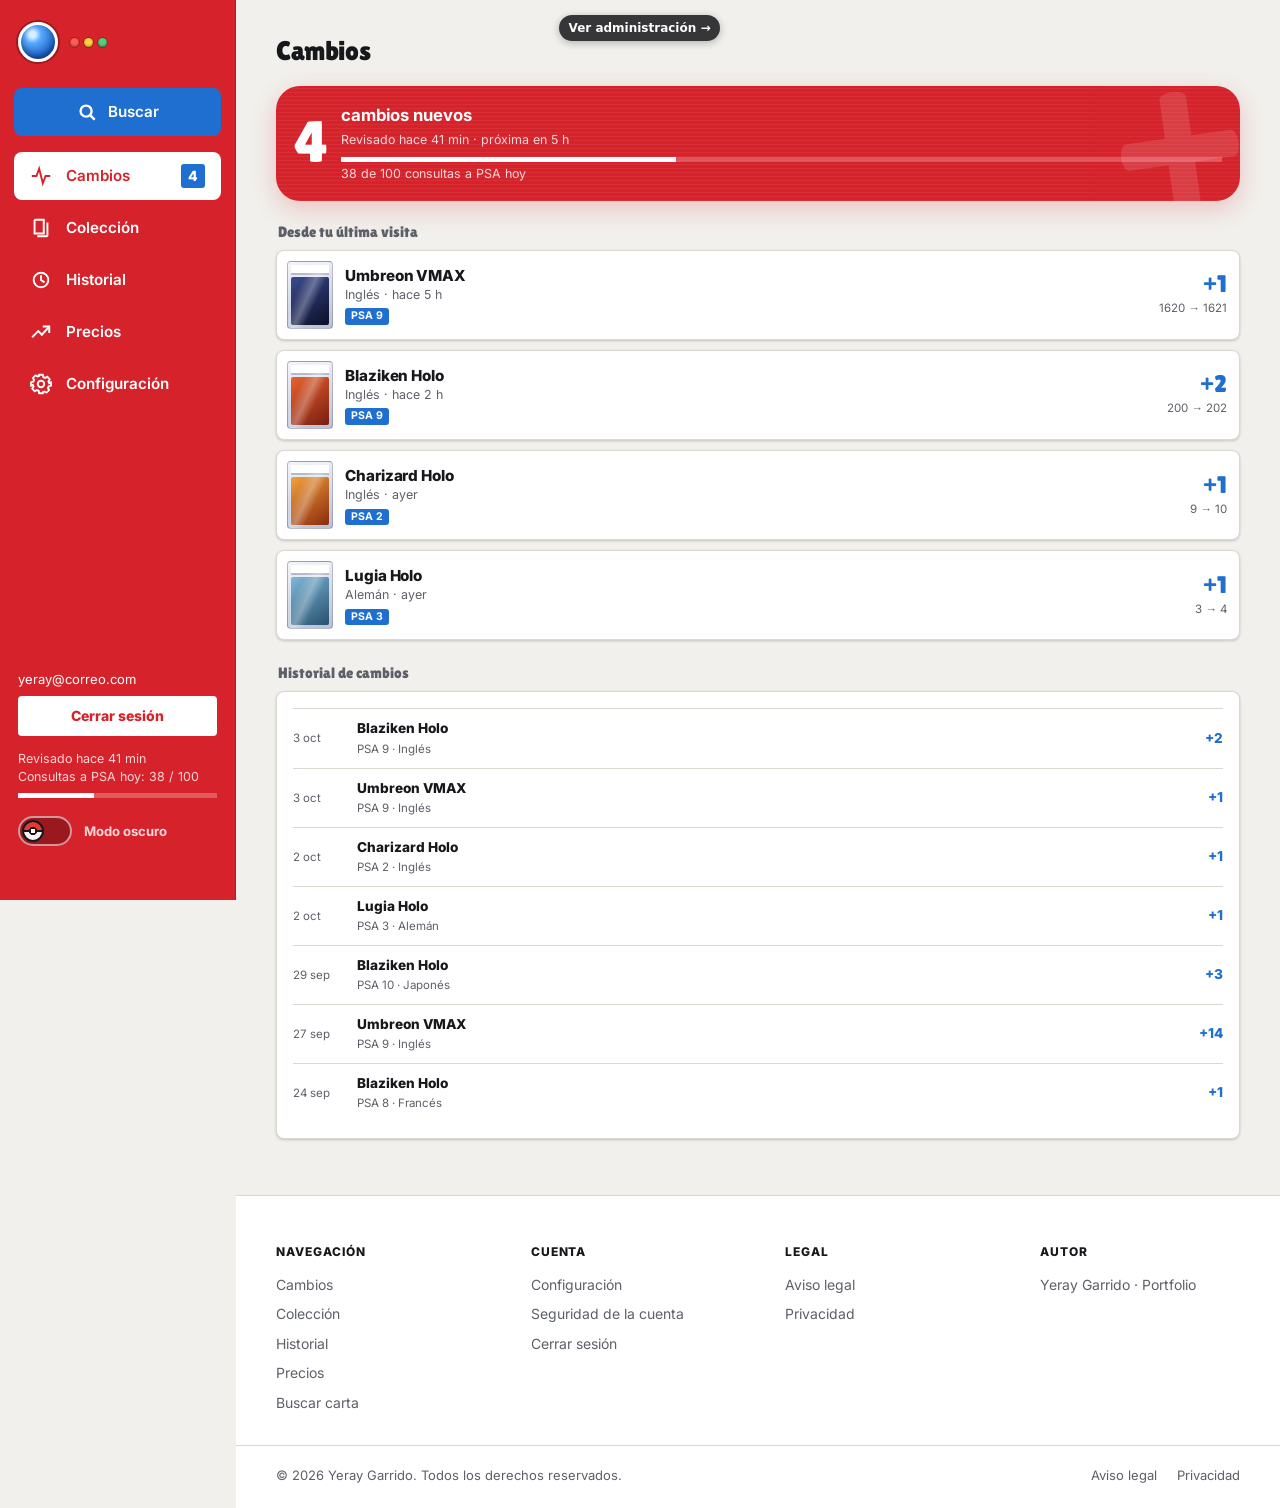
==== commit 9ecee90b: "Quitar cartas de la colección" ====
--- a/index.html
+++ b/index.html
@@ -907,7 +907,7 @@
   <header class="app-header"><div class="brand"><span class="top-lens"></span><span class="top-leds"><i></i><i></i><i></i></span></div><span class="top-actions"><button class="top-logout" data-gate="out" aria-label="Cerrar sesión"><svg class="ic" viewBox="0 0 24 24"><path d="M10 4H5v16h5M15 8l4 4-4 4M19 12H9"/></svg></button><button class="theme-switch" data-tt="1" role="switch" aria-label="Modo oscuro"><i></i></button></span></header>
   <nav class="nav" id="nav"></nav>
   <div class="app-content"><main id="main"></main></div>
-<footer class="site-footer"><div class="site-footer-top"><div class="site-footer-columns"><div class="site-footer-column"><h4>Navegación</h4><button data-t="panel">Cambios</button><button data-t="col">Colección</button><button data-t="hist">Historial</button><button data-t="price">Precios</button><button data-sheet="add">Añadir carta</button></div><div class="site-footer-column"><h4>Cuenta</h4><button data-t="set">Configuración</button><button data-x="dospasos">Seguridad de la cuenta</button><button data-gate="out">Cerrar sesión</button></div><div class="site-footer-column"><h4>Legal</h4><button data-x="legal">Aviso legal</button><button data-x="privacidad">Privacidad</button></div><div class="site-footer-column"><h4>Autor</h4><a href="https://yeraygarrido.dev" target="_blank" rel="noopener">Yeray Garrido · Portfolio</a></div></div></div><div class="site-footer-bottom"><span>© 2026 Yeray Garrido. Todos los derechos reservados.</span><span class="site-footer-legal"><button data-x="legal">Aviso legal</button><button data-x="privacidad">Privacidad</button></span></div></footer>
+<footer class="site-footer"><div class="site-footer-top"><div class="site-footer-columns"><div class="site-footer-column"><h4>Navegación</h4><button data-t="panel">Cambios</button><button data-t="col">Colección</button><button data-t="hist">Historial</button><button data-t="price">Precios</button><button data-sheet="add">Buscar carta</button></div><div class="site-footer-column"><h4>Cuenta</h4><button data-t="set">Configuración</button><button data-x="dospasos">Seguridad de la cuenta</button><button data-gate="out">Cerrar sesión</button></div><div class="site-footer-column"><h4>Legal</h4><button data-x="legal">Aviso legal</button><button data-x="privacidad">Privacidad</button></div><div class="site-footer-column"><h4>Autor</h4><a href="https://yeraygarrido.dev" target="_blank" rel="noopener">Yeray Garrido · Portfolio</a></div></div></div><div class="site-footer-bottom"><span>© 2026 Yeray Garrido. Todos los derechos reservados.</span><span class="site-footer-legal"><button data-x="legal">Aviso legal</button><button data-x="privacidad">Privacidad</button></span></div></footer>
 </div>
 
 <div id="layer"></div>
@@ -1063,7 +1063,16 @@
   for (i = 0; i < viewed.length; i++) {
     if (viewed[i].id === id) { return viewed[i]; }
   }
-  return cards[0];
+  if (cards.length > 0) { return cards[0]; }
+  return viewed[0];
+}
+function changedCards() {
+  var n = 0;
+  var i;
+  for (i = 0; i < cards.length; i++) {
+    if (changeCount(cards[i]) > 0) { n++; }
+  }
+  return n;
 }
 function isFollowed(c) {
   return cards.indexOf(c) >= 0;
@@ -1255,7 +1264,7 @@
   var i;
   var c;
   var shown = 0;
-  h += '<div class="chips"><button data-f="all" class="' + pick(state.filter === 'all', 'on', '') + '">Todas · ' + cards.length + '</button><button data-f="ch" class="' + pick(state.filter === 'ch', 'on', '') + '">Con cambios · 4</button><button data-t="price">Ver precios</button></div><div class="grid">';
+  h += '<div class="chips"><button data-f="all" class="' + pick(state.filter === 'all', 'on', '') + '">Todas · ' + cards.length + '</button><button data-f="ch" class="' + pick(state.filter === 'ch', 'on', '') + '">Con cambios · ' + changedCards() + '</button><button data-t="price">Ver precios</button></div><div class="grid">';
   for (i = 0; i < cards.length; i++) {
     c = cards[i];
     if ((state.filter === 'all' || changeCount(c) > 0) && matchCard(c, state.qs.col)) {
@@ -1263,7 +1272,8 @@
       h += '<button class="collection-card ' + pick(c.id === state.card, 'sel', '') + '" data-card="' + c.id + '"><div class="thumb th" ' + cs(c) + '><i></i>' + badgeOf(c) + '</div><div class="card-info"><div class="no">Nº ' + dex(c) + '</div><div class="n">' + c.name + '</div><div class="s">' + c.set + '</div><span class="tag-label">PSA ' + rangeText(c.tracked) + '</span></div><div class="card-figures">' + figLines(c) + '</div></button>';
     }
   }
-  if (shown === 0) { h += '<p class="footnote">Ninguna carta coincide con esa búsqueda.</p>'; }
+  if (shown === 0 && cards.length === 0) { h += '<p class="footnote">Aún no tienes cartas en tu colección. Pulsa Buscar para añadir la primera.</p>'; }
+  if (shown === 0 && cards.length > 0) { h += '<p class="footnote">Ninguna carta coincide con esa búsqueda.</p>'; }
   return h + '</div>';
 }
 function gradeOptions() {
@@ -1350,7 +1360,7 @@
   return h;
 }
 function vColBasic() {
-  return '<h1 class="page-title">Colección</h1><div class="split-view" data-open="' + state.open + '"><div class="list-column">' + vList() + '</div><div class="detail-column">' + vDetail() + '</div></div>';
+  return '<h1 class="page-title">Colección</h1><div class="split-view" data-open="' + state.open + '"><div class="list-column">' + vList() + '</div><div class="detail-column">' + pick(cards.length > 0, vDetail(), '') + '</div></div>';
 }
 function vSetBasic() {
   var h = '<h1 class="page-title">Configuración</h1><div class="cols"><div><h2>Apariencia</h2><div class="box"><div class="segmented"><button data-th="auto" class="' + pick(theme === 'auto', 'on', '') + '">Auto</button><button data-th="light" class="' + pick(theme === 'light', 'on', '') + '">Claro</button><button data-th="dark" class="' + pick(theme === 'dark', 'on', '') + '">Oscuro</button></div></div><h2>Cómo avisarme</h2><div class="box set">';
@@ -1477,6 +1487,9 @@
   if (state.sheet === 'add') {
     h = addSheetHtml();
   }
+  if (state.sheet === 'unfollow') {
+    h = '<div class="backdrop" data-close="1"></div><div class="sheet"><div class="sheet-handle"></div><h3>¿Quitar ' + c.name + ' de tu colección?</h3><p>Dejarás de recibir avisos de esta carta. Sus datos y su historial siguen guardados en el Histórico, y puedes volver a añadirla cuando quieras.</p><button class="btn full danger" data-unfollowok="1">Quitar de la colección</button><button class="btn full" data-close="1">Cancelar</button></div>';
+  }
   document.getElementById('layer').innerHTML = h;
 }
 var ang = 0;
@@ -1801,7 +1814,7 @@
   h += '</div><svg class="hchart" viewBox="0 0 300 110" preserveAspectRatio="none"><polyline fill="none" style="stroke:var(--primary)" stroke-width="2.6" points="' + pts.join(' ') + '"/><circle cx="294" cy="' + pts[pts.length - 1].split(',')[1] + '" r="4.5" style="fill:var(--alert)"/></svg>';
   h += '<p class="hcap">PSA ' + g + ': de <b>' + s[0] + '</b> a <b>' + s[s.length - 1] + '</b> en 14 días <b style="color:var(--alert)">(+' + (s[s.length - 1] - s[0]) + ')</b></p>';
   if (!isFollowed(c)) { return h + '<div class="favrow"><span>Guardado en nuestra base · 41 lecturas</span></div></div>'; }
-  h += '<div class="favrow"><span>' + pick(state.fav, 'Siguiendo desde el 12 sep · 41 lecturas guardadas', 'Dejaste de seguirla · el historial se conserva') + '</span><button data-fav="1" class="' + pick(state.fav, '', 'off') + '">' + pick(state.fav, 'Dejar de seguir', 'Volver a seguir') + '</button></div></div>';
+  h += '<div class="favrow"><span>Siguiendo desde el 12 sep · 41 lecturas guardadas</span><button data-unfollow="1">Quitar de la colección</button></div></div>';
   return h;
 }
 function vDetailWithHistory() {
@@ -2042,7 +2055,7 @@
   render(false);
 });
 document.addEventListener('click', function (e) {
-  var t = e.target.closest('[data-lookup],[data-lookadd],[data-look],[data-amode],[data-follow],[data-hmode],[data-lookdel],[data-lookclear]');
+  var t = e.target.closest('[data-lookup],[data-lookadd],[data-look],[data-amode],[data-follow],[data-hmode],[data-lookdel],[data-lookclear],[data-unfollow],[data-unfollowok]');
   var c;
   var val;
   var pool;
@@ -2056,6 +2069,22 @@
   }
   if (t.dataset.lookdel) { lookups.splice(parseInt(t.dataset.lookdel, 10), 1); render(false); return; }
   if (t.dataset.lookclear) { lookups.length = 0; render(false); return; }
+  if (t.dataset.unfollow) { state.sheet = 'unfollow'; render(false); return; }
+  if (t.dataset.unfollowok) {
+    c = byId(state.card);
+    if (isFollowed(c)) {
+      cards.splice(cards.indexOf(c), 1);
+      c.tracked = [];
+      c.delta = {};
+      viewed.push(c);
+    }
+    state.sheet = '';
+    state.open = 0;
+    state.tab = 'col';
+    state.card = byId('').id;
+    render(true);
+    return;
+  }
   if (t.dataset.follow) {
     c = byId(state.card);
     if (!isFollowed(c) && !state.packing) { playPack(c); }
@@ -2279,7 +2308,7 @@
   if (tipo === 'error') {
     return h + '<div class="empty-state">' + xIcon('panel') + '<h2>No hemos podido cargar esto</h2><p>Comprueba tu conexión e inténtalo de nuevo. Tus datos están a salvo.</p><button class="btn pri">Reintentar</button></div>';
   }
-  return h + '<div class="empty-state">' + xIcon(t[2]) + '<h2>' + t[0] + '</h2><p>' + t[1] + '</p>' + pick(vista === 'col', '<button class="btn pri">Añadir carta</button>', '') + '</div>';
+  return h + '<div class="empty-state">' + xIcon(t[2]) + '<h2>' + t[0] + '</h2><p>' + t[1] + '</p>' + pick(vista === 'col', '<button class="btn pri">Buscar carta</button>', '') + '</div>';
 }
 function drawExtra() {
   var l;
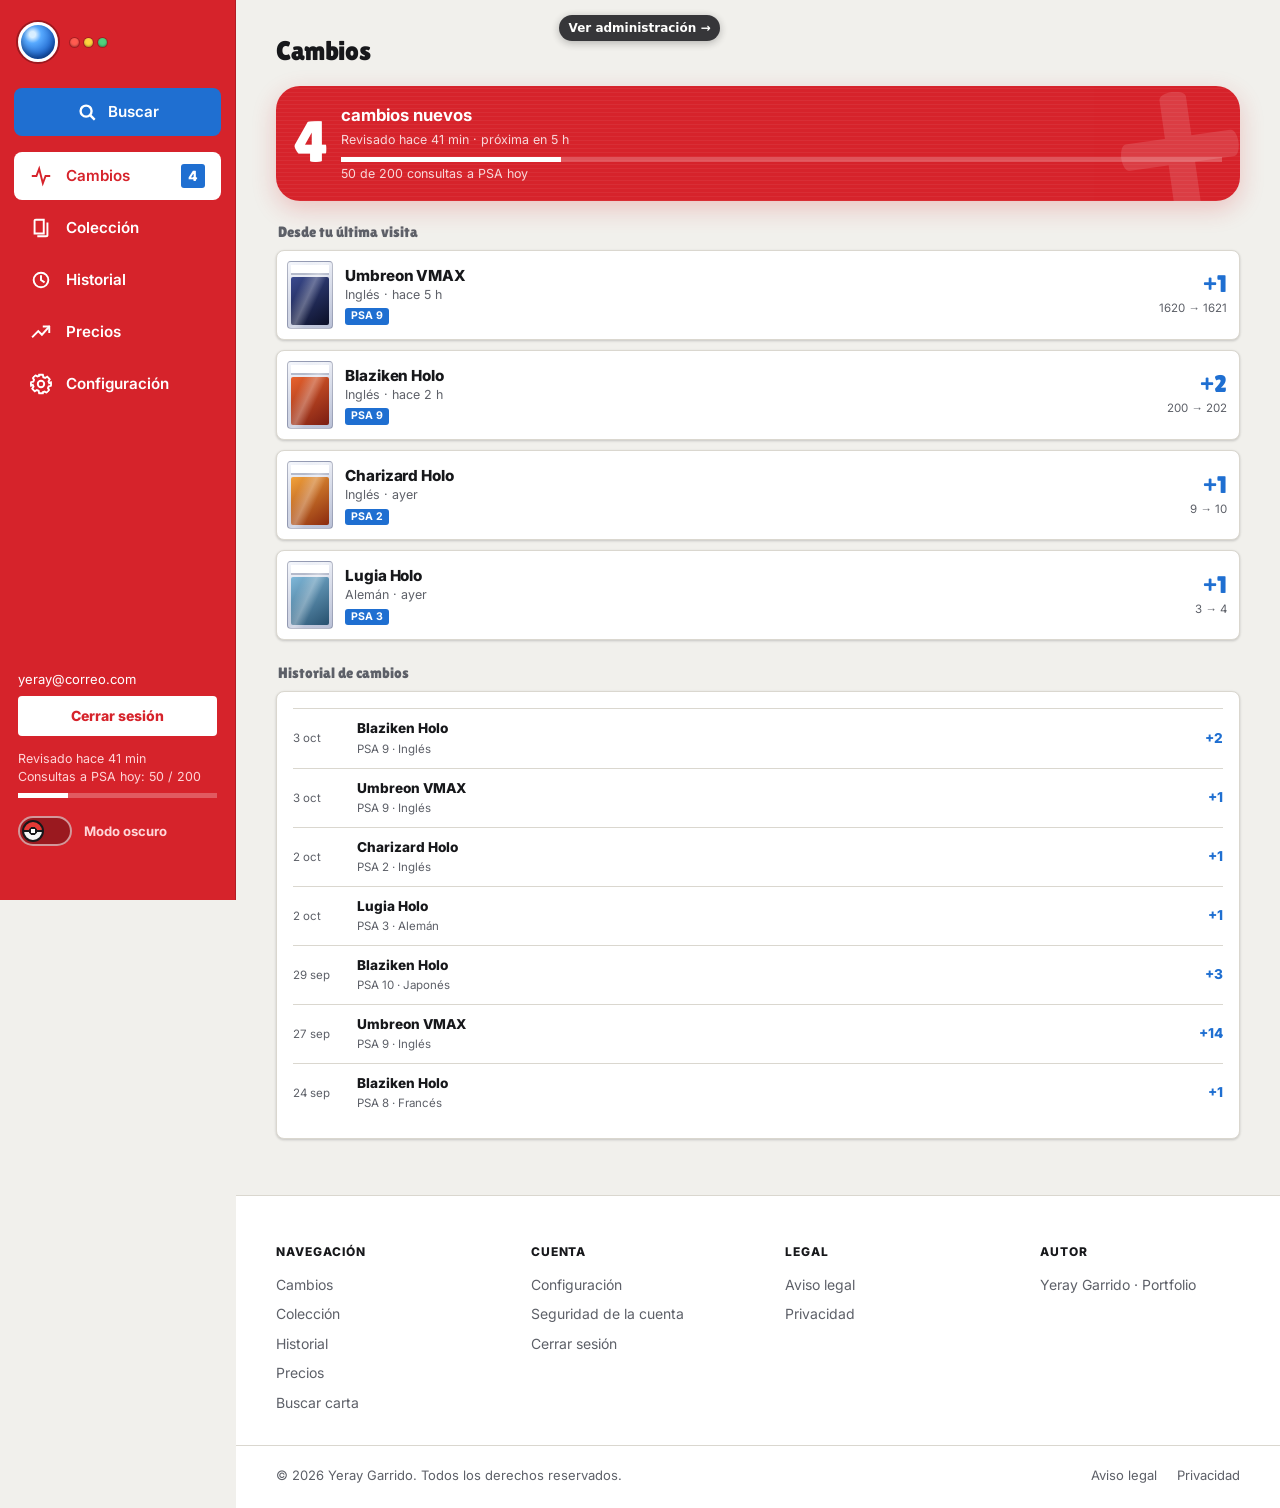
==== commit 6c1cfad1: "Varias claves de PSA y botones de colección más visibles" ====
--- a/index.html
+++ b/index.html
@@ -30,7 +30,7 @@
 @keyframes skel {
   from { background-position: 200% 0; } to { background-position: -200% 0; }
 }
-:root, :root[data-theme="light"] { --bg: #f1f0ec; --surface: #ffffff; --border: #dad7cf; --primary: #d6232b; --primary-light: #ffffff; --primary-dark: #8f1219; --primary-tint: #fbe4e5; --text: #17181b; --text-secondary: #5d6068; --alert: #1f6fd1; --alert-tint: #e3effd; --on-alert: #ffffff; --down: #8b8e95; --good: #2f9e5a; --bar: #c9ccd3; --shadow-soft: 0 1px 3px rgba(23, 24, 27, .12), 0 1px 2px rgba(23, 24, 27, .08); --head-bg: #d6232b; --screen: #161b24; --lens-ring: #ffffff; --leds-d: flex; --nb-bg: #1f6fd1; --nb-fg: #ffffff; --nb-bd: transparent; --nb-on-bg: #1f6fd1; --nb-on-fg: #ffffff; --fab-fg: #ffffff; --fab-bd: 3px solid #f1f0ec; --fab-sh: 0 6px 14px rgba(0, 0, 0, .35); --lens-bg: radial-gradient(circle at 34% 28%, #d8eeff 0 9%, #58aaff 26%, #1a60c8 70%, #0f3f8a); --knob-bg: radial-gradient(circle at 50% 50%, #fff 0 22%, #17181b 22% 34%, transparent 35%), linear-gradient(180deg, #e53935 0 46%, #17181b 46% 54%, #f5f5f5 54%); --knob-w: 22px; --knob-br: 50%; --knob-bd: #17181b; --track-bg: rgba(0, 0, 0, .28); --track-bd: rgba(255, 255, 255, .55); --fab: radial-gradient(circle at 35% 30%, #d8eeff 0 9%, #58aaff 26%, #1a60c8 72%, #0f3f8a); --nav-on-bg: #d6232b; --nav-on-fg: #ffffff; --side-bg: #d6232b; --side-fg: #ffffff; --side-dim: #ffd6d8; --side-line: #b11d24; --side-on-bg: #ffffff; --side-on-fg: #d6232b; --side-add: #1f6fd1; --nav-h: 64px; --stage-bg: var(--primary); --stage-sh: 0 8px 24px rgba(214, 35, 43, .22); --stage-pattern: repeating-linear-gradient(0deg, rgba(255, 255, 255, .05) 0 1px, transparent 1px 4px); --stage-plus-op: .12; --stage-btn-bg: #ffffff; --stage-btn-fg: var(--primary); --safe-b: env(safe-area-inset-bottom); --safe-t: env(safe-area-inset-top); --display: 'Lilita One', 'Inter', sans-serif; }
+:root, :root[data-theme="light"] { --bg: #f1f0ec; --surface: #ffffff; --border: #dad7cf; --tab-sep: rgba(214, 35, 43, .5); --primary: #d6232b; --primary-light: #ffffff; --primary-dark: #8f1219; --primary-tint: #fbe4e5; --text: #17181b; --text-secondary: #5d6068; --alert: #1f6fd1; --alert-tint: #e3effd; --on-alert: #ffffff; --down: #8b8e95; --good: #2f9e5a; --bar: #c9ccd3; --shadow-soft: 0 1px 3px rgba(23, 24, 27, .12), 0 1px 2px rgba(23, 24, 27, .08); --head-bg: #d6232b; --screen: #161b24; --lens-ring: #ffffff; --leds-d: flex; --nb-bg: #1f6fd1; --nb-fg: #ffffff; --nb-bd: transparent; --nb-on-bg: #1f6fd1; --nb-on-fg: #ffffff; --fab-fg: #ffffff; --fab-bd: 3px solid #f1f0ec; --fab-sh: 0 6px 14px rgba(0, 0, 0, .35); --lens-bg: radial-gradient(circle at 34% 28%, #d8eeff 0 9%, #58aaff 26%, #1a60c8 70%, #0f3f8a); --knob-bg: radial-gradient(circle at 50% 50%, #fff 0 22%, #17181b 22% 34%, transparent 35%), linear-gradient(180deg, #e53935 0 46%, #17181b 46% 54%, #f5f5f5 54%); --knob-w: 22px; --knob-br: 50%; --knob-bd: #17181b; --track-bg: rgba(0, 0, 0, .28); --track-bd: rgba(255, 255, 255, .55); --fab: radial-gradient(circle at 35% 30%, #d8eeff 0 9%, #58aaff 26%, #1a60c8 72%, #0f3f8a); --nav-on-bg: #d6232b; --nav-on-fg: #ffffff; --side-bg: #d6232b; --side-fg: #ffffff; --side-dim: #ffd6d8; --side-line: #b11d24; --side-on-bg: #ffffff; --side-on-fg: #d6232b; --side-add: #1f6fd1; --nav-h: 64px; --stage-bg: var(--primary); --stage-sh: 0 8px 24px rgba(214, 35, 43, .22); --stage-pattern: repeating-linear-gradient(0deg, rgba(255, 255, 255, .05) 0 1px, transparent 1px 4px); --stage-plus-op: .12; --stage-btn-bg: #ffffff; --stage-btn-fg: var(--primary); --safe-b: env(safe-area-inset-bottom); --safe-t: env(safe-area-inset-top); --display: 'Lilita One', 'Inter', sans-serif; }
 *, *::before, *::after { box-sizing: border-box; -webkit-tap-highlight-color: transparent; }
 [hidden] { display: none !important; }
 svg[viewBox] path, svg[viewBox] line, svg[viewBox] circle, svg[viewBox] rect, svg[viewBox] polyline { stroke-linecap: square; stroke-linejoin: miter; }
@@ -268,6 +268,15 @@
 .view-banner { display: flex; align-items: center; gap: 12px; flex-wrap: wrap; margin: 0; padding: 12px 14px; border-radius: 8px; background: var(--primary-tint); border: 1px solid var(--primary); }
 .view-banner span { flex: 1; min-width: 180px; }
 .view-banner small { display: block; font-size: .78rem; font-weight: 500; color: var(--text-secondary); }
+.tab-switch button + button { border-left: 1px solid var(--tab-sep); }
+.keys-title { margin: 18px 0 4px; font-family: var(--display); font-size: 1rem; font-weight: 400; }
+.keys-note { margin: 0 0 8px; font-size: .78rem; color: var(--text-secondary); }
+.hero-follow { display: flex; align-items: center; justify-content: center; gap: 10px; width: 100%; max-width: 320px; height: 54px; margin: 16px auto 0; border-radius: 10px; background: #fff; color: var(--primary); font-size: 1.05rem; font-weight: 800; box-shadow: 0 4px 14px rgba(0, 0, 0, .3); animation: follow-pulse 2.4s ease-in-out infinite; }
+.hero-follow svg { width: 22px; height: 22px; }
+.view-banner .btn { height: 48px; }
+@keyframes follow-pulse { 0%, 100% { box-shadow: 0 4px 14px rgba(0, 0, 0, .3), 0 0 0 0 rgba(255, 255, 255, .55); } 50% { box-shadow: 0 4px 14px rgba(0, 0, 0, .3), 0 0 0 9px rgba(255, 255, 255, 0); } }
+@media (prefers-reduced-motion: reduce) { .hero-follow { animation: none; } }
+.unfollow-btn { margin-top: 12px; height: 52px; font-size: 1rem; }
 .sheet-error { color: var(--alert); font-weight: 700; margin: 8px 0 0; }
 .sheet-body { display: flex; flex-direction: column; height: 300px; }
 .sheet-body .field { flex: none; }
@@ -879,11 +888,11 @@
 }
 
 @media (prefers-color-scheme: dark) {
-  :root:not([data-theme="light"]) { --bg: #131416; --surface: #25282d; --border: #4a4f57; --primary: #d42a31; --primary-light: #f2f3f5; --primary-dark: #8f1219; --primary-tint: #3a2224; --text: #eceef1; --text-secondary: #b5bac3; --alert: #ff6e62; --alert-tint: #3b2623; --on-alert: #1b0e0c; --down: #7a7f88; --good: #4fbf7a; --bar: #4a4e56; --shadow-soft: 0 1px 3px rgba(0, 0, 0, .5); --head-bg: #1e2023; --screen: #0a0b0d; --lens-ring: #6b6f77; --leds-d: none; --nb-bg: #d42a31; --nb-fg: #ffffff; --nb-bd: transparent; --nb-on-bg: #ffffff; --nb-on-fg: #d42a31; --fab-fg: #17181b; --fab-bd: 4px solid #17181b; --fab-sh: 0 0 0 3px #d42a31, 0 8px 16px rgba(0, 0, 0, .45); --lens-bg: radial-gradient(circle at 50% 50%, #f4f4f4 0 21%, #17181b 21% 31%, transparent 32%), linear-gradient(135deg, transparent 43%, #17181b 43% 57%, transparent 57%), #d42a31; --knob-bg: #4fbf7a; --knob-w: 14px; --knob-br: 3px; --knob-bd: #1a5b36; --track-bg: #121315; --track-bd: #4a4e56; --fab: #f4f5f7; --nav-on-bg: #d42a31; --nav-on-fg: #ffffff; --side-bg: #101113; --side-fg: #d7dadf; --side-dim: #8e939c; --side-line: #2a2c30; --side-on-bg: #d42a31; --side-on-fg: #ffffff; --side-add: #d42a31; --stage-bg: var(--screen); --stage-sh: none; --stage-pattern: repeating-linear-gradient(0deg, rgba(255, 255, 255, .04) 0 1px, transparent 1px 4px); --stage-plus-op: .08; --stage-btn-bg: var(--primary); --stage-btn-fg: #ffffff; }
+  :root:not([data-theme="light"]) { --bg: #131416; --surface: #25282d; --border: #4a4f57; --tab-sep: rgba(255, 255, 255, .55); --primary: #d42a31; --primary-light: #f2f3f5; --primary-dark: #8f1219; --primary-tint: #3a2224; --text: #eceef1; --text-secondary: #b5bac3; --alert: #ff6e62; --alert-tint: #3b2623; --on-alert: #1b0e0c; --down: #7a7f88; --good: #4fbf7a; --bar: #4a4e56; --shadow-soft: 0 1px 3px rgba(0, 0, 0, .5); --head-bg: #1e2023; --screen: #0a0b0d; --lens-ring: #6b6f77; --leds-d: none; --nb-bg: #d42a31; --nb-fg: #ffffff; --nb-bd: transparent; --nb-on-bg: #ffffff; --nb-on-fg: #d42a31; --fab-fg: #17181b; --fab-bd: 4px solid #17181b; --fab-sh: 0 0 0 3px #d42a31, 0 8px 16px rgba(0, 0, 0, .45); --lens-bg: radial-gradient(circle at 50% 50%, #f4f4f4 0 21%, #17181b 21% 31%, transparent 32%), linear-gradient(135deg, transparent 43%, #17181b 43% 57%, transparent 57%), #d42a31; --knob-bg: #4fbf7a; --knob-w: 14px; --knob-br: 3px; --knob-bd: #1a5b36; --track-bg: #121315; --track-bd: #4a4e56; --fab: #f4f5f7; --nav-on-bg: #d42a31; --nav-on-fg: #ffffff; --side-bg: #101113; --side-fg: #d7dadf; --side-dim: #8e939c; --side-line: #2a2c30; --side-on-bg: #d42a31; --side-on-fg: #ffffff; --side-add: #d42a31; --stage-bg: var(--screen); --stage-sh: none; --stage-pattern: repeating-linear-gradient(0deg, rgba(255, 255, 255, .04) 0 1px, transparent 1px 4px); --stage-plus-op: .08; --stage-btn-bg: var(--primary); --stage-btn-fg: #ffffff; }
 
   :root:not([data-theme="light"]) .nav-logout { background: var(--primary); color: #fff; }
 }
-:root[data-theme="dark"] { --bg: #131416; --surface: #25282d; --border: #4a4f57; --primary: #d42a31; --primary-light: #f2f3f5; --primary-dark: #8f1219; --primary-tint: #3a2224; --text: #eceef1; --text-secondary: #b5bac3; --alert: #ff6e62; --alert-tint: #3b2623; --on-alert: #1b0e0c; --down: #7a7f88; --good: #4fbf7a; --bar: #4a4e56; --shadow-soft: 0 1px 3px rgba(0, 0, 0, .5); --head-bg: #1e2023; --screen: #0a0b0d; --lens-ring: #6b6f77; --leds-d: none; --nb-bg: #d42a31; --nb-fg: #ffffff; --nb-bd: transparent; --nb-on-bg: #ffffff; --nb-on-fg: #d42a31; --fab-fg: #17181b; --fab-bd: 4px solid #17181b; --fab-sh: 0 0 0 3px #d42a31, 0 8px 16px rgba(0, 0, 0, .45); --lens-bg: radial-gradient(circle at 50% 50%, #f4f4f4 0 21%, #17181b 21% 31%, transparent 32%), linear-gradient(135deg, transparent 43%, #17181b 43% 57%, transparent 57%), #d42a31; --knob-bg: #4fbf7a; --knob-w: 14px; --knob-br: 3px; --knob-bd: #1a5b36; --track-bg: #121315; --track-bd: #4a4e56; --fab: #f4f5f7; --nav-on-bg: #d42a31; --nav-on-fg: #ffffff; --side-bg: #101113; --side-fg: #d7dadf; --side-dim: #8e939c; --side-line: #2a2c30; --side-on-bg: #d42a31; --side-on-fg: #ffffff; --side-add: #d42a31; --stage-bg: var(--screen); --stage-sh: none; --stage-pattern: repeating-linear-gradient(0deg, rgba(255, 255, 255, .04) 0 1px, transparent 1px 4px); --stage-plus-op: .08; --stage-btn-bg: var(--primary); --stage-btn-fg: #ffffff; }
+:root[data-theme="dark"] { --bg: #131416; --surface: #25282d; --border: #4a4f57; --tab-sep: rgba(255, 255, 255, .55); --primary: #d42a31; --primary-light: #f2f3f5; --primary-dark: #8f1219; --primary-tint: #3a2224; --text: #eceef1; --text-secondary: #b5bac3; --alert: #ff6e62; --alert-tint: #3b2623; --on-alert: #1b0e0c; --down: #7a7f88; --good: #4fbf7a; --bar: #4a4e56; --shadow-soft: 0 1px 3px rgba(0, 0, 0, .5); --head-bg: #1e2023; --screen: #0a0b0d; --lens-ring: #6b6f77; --leds-d: none; --nb-bg: #d42a31; --nb-fg: #ffffff; --nb-bd: transparent; --nb-on-bg: #ffffff; --nb-on-fg: #d42a31; --fab-fg: #17181b; --fab-bd: 4px solid #17181b; --fab-sh: 0 0 0 3px #d42a31, 0 8px 16px rgba(0, 0, 0, .45); --lens-bg: radial-gradient(circle at 50% 50%, #f4f4f4 0 21%, #17181b 21% 31%, transparent 32%), linear-gradient(135deg, transparent 43%, #17181b 43% 57%, transparent 57%), #d42a31; --knob-bg: #4fbf7a; --knob-w: 14px; --knob-br: 3px; --knob-bd: #1a5b36; --track-bg: #121315; --track-bd: #4a4e56; --fab: #f4f5f7; --nav-on-bg: #d42a31; --nav-on-fg: #ffffff; --side-bg: #101113; --side-fg: #d7dadf; --side-dim: #8e939c; --side-line: #2a2c30; --side-on-bg: #d42a31; --side-on-fg: #ffffff; --side-add: #d42a31; --stage-bg: var(--screen); --stage-sh: none; --stage-pattern: repeating-linear-gradient(0deg, rgba(255, 255, 255, .04) 0 1px, transparent 1px 4px); --stage-plus-op: .08; --stage-btn-bg: var(--primary); --stage-btn-fg: #ffffff; }
 .social-button i { width: 22px; height: 22px; display: flex; align-items: center; justify-content: center; border-radius: 3px; background: var(--text); color: var(--bg); font-style: normal; font-weight: 800; font-size: 13px; }
 
 .terms-row { display: flex !important; align-items: flex-start; gap: 10px; margin: 14px 0 12px !important; font-weight: 400 !important; font-size: 13px !important; line-height: 1.4; }
@@ -1232,11 +1241,11 @@
     }
   }
   h += '<button class="nav-item out" data-gate="out"><svg class="ic" viewBox="0 0 24 24"><path d="M10 4H5v16h5M15 8l4 4-4 4M19 12H9"/></svg><span>Salir</span></button>';
-  h += '<div class="nav-foot"><span class="nav-user">yeray@correo.com</span><button class="nav-logout" data-gate="out">Cerrar sesión</button>Revisado hace 41 min<br>Consultas a PSA hoy: 38 / 100<div class="meter"><i style="width:38%"></i></div><button class="nav-theme" data-tt="1"><span class="theme-switch"><i></i></span>Modo oscuro</button></div>';
+  h += '<div class="nav-foot"><span class="nav-user">yeray@correo.com</span><button class="nav-logout" data-gate="out">Cerrar sesión</button>Revisado hace 41 min<br>Consultas a PSA hoy: ' + psaUsed() + ' / ' + psaCap() + '<div class="meter"><i style="width:' + psaPct() + '%"></i></div><button class="nav-theme" data-tt="1"><span class="theme-switch"><i></i></span>Modo oscuro</button></div>';
   document.getElementById('nav').innerHTML = h;
 }
 function vPanelBasic() {
-  var h = '<h1 class="page-title">Cambios</h1><div class="summary"><div class="summary-count">4</div><div><b>cambios nuevos</b><small>Revisado hace 41 min · próxima en 5 h</small><div class="meter"><i style="width:38%"></i></div><small>38 de 100 consultas a PSA hoy</small></div></div><h2 style="margin-top:20px">Desde tu última visita</h2><div class="stack">';
+  var h = '<h1 class="page-title">Cambios</h1><div class="summary"><div class="summary-count">4</div><div><b>cambios nuevos</b><small>Revisado hace 41 min · próxima en 5 h</small><div class="meter"><i style="width:' + psaPct() + '%"></i></div><small>' + psaUsed() + ' de ' + psaCap() + ' consultas a PSA hoy</small></div></div><h2 style="margin-top:20px">Desde tu última visita</h2><div class="stack">';
   var i;
   var e;
   var c;
@@ -1307,9 +1316,13 @@
   if (state.tab !== 'card') { state.from = state.tab; }
   state.tab = 'card';
 }
+function heroFollow(c) {
+  if (isFollowed(c)) { return ''; }
+  return '<button class="hero-follow" data-follow="1">' + ico('add') + 'Añadir a colección</button>';
+}
 function followBanner(c) {
   if (isFollowed(c)) { return ''; }
-  return '<div class="view-banner"><span><b>Solo la estás mirando</b><small>No está en tu colección y no recibirás avisos de ella.</small></span><button class="btn pri" data-follow="1">Añadir a colección</button></div>';
+  return '<div class="view-banner"><span><b>Solo la estás mirando</b><small>No está en tu colección y no recibirás avisos de ella.</small></span></div>';
 }
 function editorBox(c) {
   if (isFollowed(c)) { return '<div class="box grades-editor"><h2>Grados que vigilo</h2>' + editorHtml(c, false) + '</div>'; }
@@ -1325,7 +1338,7 @@
   var max = Math.max.apply(null, pop);
   var gs = sortedTracked(c);
   var tot = total(c);
-  var h = '<div class="detail-bar"><button class="bk" data-back="1" aria-label="Volver">' + ico('back') + '</button><strong>' + c.name + '</strong></div><div class="detail-scroll"><div class="detail-grid"><div class="detail-side"><div class="hero"><div class="stage"><div class="slab" id="slab" ' + cs(c) + '><div class="face"><div class="slab-label"><div>' + c.set.toUpperCase() + '<br>' + c.name.toUpperCase() + '</div><div class="slab-grade"><em>PSA</em><b>9</b>MINT</div></div><div class="slab-art">' + c.name + '</div><div class="shine"></div></div><div class="face rev"><div class="slab-label"><div>CERT 12345678<br>REVERSO</div><div class="slab-grade"><em>PSA</em><b>9</b>MINT</div></div><div class="slab-art bk"></div><div class="shine"></div></div></div></div><div class="hero-actions"><button class="hero-button" data-flip="1">' + ico('turn') + 'Girar carta</button><button class="hero-button ghost" data-fsopen="1">' + ico('full') + 'Pantalla completa</button></div><div class="hint">Aquí irá la imagen oficial de PSA, si la API la da. Toca y mueve para verla por los lados.</div>';
+  var h = '<div class="detail-bar"><button class="bk" data-back="1" aria-label="Volver">' + ico('back') + '</button><strong>' + c.name + '</strong></div><div class="detail-scroll"><div class="detail-grid"><div class="detail-side"><div class="hero"><div class="stage"><div class="slab" id="slab" ' + cs(c) + '><div class="face"><div class="slab-label"><div>' + c.set.toUpperCase() + '<br>' + c.name.toUpperCase() + '</div><div class="slab-grade"><em>PSA</em><b>9</b>MINT</div></div><div class="slab-art">' + c.name + '</div><div class="shine"></div></div><div class="face rev"><div class="slab-label"><div>CERT 12345678<br>REVERSO</div><div class="slab-grade"><em>PSA</em><b>9</b>MINT</div></div><div class="slab-art bk"></div><div class="shine"></div></div></div></div><div class="hero-actions"><button class="hero-button" data-flip="1">' + ico('turn') + 'Girar carta</button><button class="hero-button ghost" data-fsopen="1">' + ico('full') + 'Pantalla completa</button></div>' + heroFollow(c) + '<div class="hint">Aquí irá la imagen oficial de PSA, si la API la da. Toca y mueve para verla por los lados.</div>';
   var i;
   var g;
   var v;
@@ -1368,7 +1381,7 @@
   for (i = 0; i < names.length; i++) {
     h += '<div class="line"><span>' + names[i][1] + '</span><button class="sw ' + pick(switches[i], 'on', '') + '" data-sw="' + i + '" aria-label="' + names[i][1] + '"></button></div>';
   }
-  h += '</div></div><div><h2>Revisión</h2><div class="box set"><div class="line"><span>Revisar cada</span><b>6 horas</b></div><div class="line"><span>Consultas a PSA hoy</span><b>38 / 100</b></div><div class="line"><span>Cartas que caben<small>a este ritmo y con el límite diario</small></span><b>25</b></div><div class="line"><span>Cuenta de PSA</span><b class="ok">Conectada</b></div></div></div></div>';
+  h += '</div></div><div><h2>Revisión</h2><div class="box set"><div class="line"><span>Revisar cada</span><b>6 horas</b></div><div class="line"><span>Consultas a PSA hoy</span><b>' + psaUsed() + ' / ' + psaCap() + '</b></div><div class="line"><span>Cartas que caben<small>a este ritmo y con el límite diario</small></span><b>' + (psaKeys.length * 25) + '</b></div><div class="line"><span>Claves de PSA</span><b class="ok">' + psaKeys.length + ' conectadas</b></div></div></div></div>';
   return h;
 }
 function finishFollow(c) {
@@ -1630,11 +1643,27 @@
 var gateMark = '<span class="top-lens" style="width:56px;height:56px;border-width:4px"></span>';
 var keys = [
   { n: 'Móvil de Yeray', k: 'slb_live_••••a3f9', c: '3 oct', u: 'hace 2 h', ok: true },
-  { n: 'Script del ordenador', k: 'slb_live_••••71bc', c: '28 sep', u: 'hace 5 días', ok: true }
+  { n: 'Aplicación de Windows', k: 'slb_live_••••71bc', c: '28 sep', u: 'hace 5 días', ok: true }
 ];
+var psaKeys = [
+  { n: 'Mi cuenta de PSA', k: '••••9f2a', u: 38 },
+  { n: 'Cuenta de reserva', k: '••••41cd', u: 12 }
+];
+function psaCap() {
+  return psaKeys.length * 100;
+}
+function psaUsed() {
+  var n = 0;
+  var i;
+  for (i = 0; i < psaKeys.length; i++) { n += psaKeys[i].u; }
+  return n;
+}
+function psaPct() {
+  if (psaCap() === 0) { return 0; }
+  return Math.round(psaUsed() / psaCap() * 100);
+}
 state.gate = false;
 state.gtab = 'in';
-state.psakey = true;
 state.gstep = 'auth';
 state.gerr = '';
 function gateHtml() {
@@ -1642,7 +1671,7 @@
   var h = '<div class="auth-screen"><div class="auth-box"><div class="auth-logo">' + gateMark + '</div>';
   if (state.gstep === 'psa') {
     h += '<h1 class="page-title">Conecta tu clave de PSA</h1><p class="subtitle">Es imprescindible para consultar las poblaciones. Es tuya: se guarda cifrada con una clave solo de tu cuenta y la puedes borrar cuando quieras.</p>';
-    h += '<ul class="auth-steps"><li>Es el token de la API pública de PSA.</li><li>Tienes 100 consultas al día con tu propia clave.</li><li>Nadie más puede usarla ni verla; solo se muestran las últimas cuatro cifras.</li></ul>';
+    h += '<ul class="auth-steps"><li>Es el token de la API pública de PSA.</li><li>Cada clave gratuita da 100 consultas al día. Después podrás añadir más claves y se suman.</li><li>Nadie más puede usarla ni verla; solo se muestran las últimas cuatro cifras.</li></ul>';
     h += '<label>Tu clave de la API de PSA</label><input class="field" id="psatoken" placeholder="Pega aquí tu token de PSA" autocomplete="off" spellcheck="false">';
     if (state.gerr !== '') { h += '<p class="auth-error">' + state.gerr + '</p>'; }
     h += '<button class="btn pri full" data-gnext="psa">Comprobar y guardar</button><p class="footnote">Sin la clave no se puede usar el servicio. Si todavía no la tienes, puedes cerrar sesión y volver cuando la tengas.</p><button class="btn full" data-gate="out" data-gnext="salir">Cerrar sesión</button></div></div>';
@@ -1669,18 +1698,19 @@
   var h = '<div class="box set"><div class="line"><span>Cuenta<small>yeray@correo.com</small></span><button class="revoke" data-gate="out">Cerrar sesión</button></div>';
   var i;
   var k;
-  if (state.psakey) {
-    h += '<div class="key-row"><div><b>Tu clave de PSA</b><br><code>••••••••9f2a</code><small>Guardada cifrada · 38 de 100 consultas hoy</small></div><button class="revoke" data-psakey="del">Quitar</button></div>';
-  } else {
-    h += '<div class="key-row"><div><b>Tu clave de PSA</b><small>Sin clave: usas el cupo compartido, más lento</small></div><button class="revoke" style="color:var(--primary)" data-psakey="add">Añadir</button></div>';
-  }
+  h += '<h3 class="keys-title">Claves de PSA</h3><p class="keys-note">Cada clave gratuita de PSA permite 100 consultas al día. Añade las que tengas, tuyas o prestadas por un amigo, y se suman: ' + psaKeys.length + ' claves son ' + psaCap() + ' consultas al día. PSA no sabe que las juntas.</p>';
+  for (i = 0; i < psaKeys.length; i++) {
+    h += '<div class="key-row"><div><b>' + psaKeys[i].n + '</b><br><code>' + psaKeys[i].k + '</code><small>Guardada cifrada · ' + psaKeys[i].u + ' de 100 consultas hoy</small></div><button class="revoke" data-psadel="' + i + '">Quitar</button></div>';
+  }
+  h += '<button class="btn full" data-sheet="psakey">+ Añadir clave de PSA</button>';
+  h += '<h3 class="keys-title">Tus aplicaciones y dispositivos</h3><p class="keys-note">Cada aplicación que se conecta a tu cuenta, como el móvil o Windows, usa su propia clave. Si pierdes un dispositivo, revoca su clave y el resto sigue funcionando.</p>';
   for (i = 0; i < keys.length; i++) {
     k = keys[i];
     h += '<div class="key-row"><div><b>' + k.n + '</b><br><code>' + k.k + '</code><small>Creada el ' + k.c + ' · usada ' + k.u + '</small></div>';
     if (k.ok) { h += '<button class="revoke" data-revoke="' + i + '">Revocar</button>'; } else { h += '<span class="revoked-text">Revocada</span>'; }
     h += '</div>';
   }
-  h += '<button class="btn full" data-sheet="newkey">+ Crear clave nueva</button><button class="btn full" data-gate="out">Cerrar sesión</button><button class="btn full danger" data-x="todo">Cerrar todas las sesiones y revocar todo</button></div>';
+  h += '<button class="btn full" data-sheet="newkey">+ Conectar un dispositivo</button><button class="btn full" data-gate="out">Cerrar sesión</button><button class="btn full danger" data-x="todo">Cerrar todas las sesiones y revocar todo</button></div>';
   return h;
 }
 function vSetWithKeys() {
@@ -1692,15 +1722,22 @@
   if (state.sheet === 'newkey') {
     h += '<div class="backdrop" data-close="1"></div><div class="sheet"><div class="sheet-handle"></div><h3>Clave nueva</h3><p>Cópiala ahora. Después solo verás los últimos cuatro caracteres.</p><div class="keybox">slb_live_9f3a7c21e0b84d6a95c1</div><button class="btn pri full" data-close="1">Ya la he copiado</button></div>';
   }
+  if (state.sheet === 'psakey') {
+    h += '<div class="backdrop" data-close="1"></div><div class="sheet"><div class="sheet-handle"></div><h3>Añadir clave de PSA</h3><p>Pega el token de la API de PSA: puede ser de otra cuenta gratuita tuya o de un amigo que te lo preste. Se guarda cifrado.</p><input class="field" id="psaname" placeholder="Nombre, por ejemplo Cuenta de mi hermano" autocomplete="off" value="' + esc(state.pname) + '"><input class="field" id="psanew" placeholder="Pega aquí el token de PSA" autocomplete="off" spellcheck="false">';
+    if (state.perr !== '') { h += '<p class="sheet-error">' + state.perr + '</p>'; }
+    h += '<button class="btn pri full" data-psaadd="1">Comprobar y guardar</button><button class="btn full" data-close="1">Cancelar</button></div>';
+  }
+  if (state.sheet === 'psadel' && psaKeys[state.pdel]) {
+    h += '<div class="backdrop" data-close="1"></div><div class="sheet"><div class="sheet-handle"></div><h3>¿Quitar «' + psaKeys[state.pdel].n + '»?</h3><p>Se borra de nuestros servidores y no se puede recuperar. Tu capacidad bajará de ' + psaCap() + ' a ' + (psaCap() - 100) + ' consultas al día.</p><button class="btn full danger" data-psadelok="1">Quitar la clave</button><button class="btn full" data-close="1">Cancelar</button></div>';
+  }
   if (state.gate) { h += gateHtml(); }
   l.innerHTML += h;
 }
 document.addEventListener('click', function (e) {
-  var t = e.target.closest('[data-gate],[data-gtab],[data-revoke],[data-allout],[data-psakey]');
+  var t = e.target.closest('[data-gate],[data-gtab],[data-revoke],[data-allout]');
   var i;
   if (!t) { return; }
   if (t.dataset.gate) { state.gate = (t.dataset.gate === 'out'); render(false); return; }
-  if (t.dataset.psakey) { state.psakey = (t.dataset.psakey === 'add'); render(false); return; }
   if (t.dataset.gtab) { state.gtab = t.dataset.gtab; render(false); return; }
   if (t.dataset.revoke) { keys[parseInt(t.dataset.revoke, 10)].ok = false; render(false); return; }
   if (t.dataset.allout) {
@@ -1814,7 +1851,7 @@
   h += '</div><svg class="hchart" viewBox="0 0 300 110" preserveAspectRatio="none"><polyline fill="none" style="stroke:var(--primary)" stroke-width="2.6" points="' + pts.join(' ') + '"/><circle cx="294" cy="' + pts[pts.length - 1].split(',')[1] + '" r="4.5" style="fill:var(--alert)"/></svg>';
   h += '<p class="hcap">PSA ' + g + ': de <b>' + s[0] + '</b> a <b>' + s[s.length - 1] + '</b> en 14 días <b style="color:var(--alert)">(+' + (s[s.length - 1] - s[0]) + ')</b></p>';
   if (!isFollowed(c)) { return h + '<div class="favrow"><span>Guardado en nuestra base · 41 lecturas</span></div></div>'; }
-  h += '<div class="favrow"><span>Siguiendo desde el 12 sep · 41 lecturas guardadas</span><button data-unfollow="1">Quitar de la colección</button></div></div>';
+  h += '<div class="favrow"><span>Siguiendo desde el 12 sep · 41 lecturas guardadas</span></div><button class="btn full danger unfollow-btn" data-unfollow="1">Quitar de la colección</button></div>';
   return h;
 }
 function vDetailWithHistory() {
@@ -1847,6 +1884,9 @@
 });
 
 state.hmode = 'chg';
+state.pname = '';
+state.perr = '';
+state.pdel = 0;
 state.from = 'panel';
 state.packing = false;
 state.qs = { col: '', arch: '', name: '' };
@@ -2055,11 +2095,31 @@
   render(false);
 });
 document.addEventListener('click', function (e) {
-  var t = e.target.closest('[data-lookup],[data-lookadd],[data-look],[data-amode],[data-follow],[data-hmode],[data-lookdel],[data-lookclear],[data-unfollow],[data-unfollowok]');
+  var t = e.target.closest('[data-lookup],[data-lookadd],[data-look],[data-amode],[data-follow],[data-hmode],[data-lookdel],[data-lookclear],[data-unfollow],[data-unfollowok],[data-psaadd],[data-psadel],[data-psadelok]');
   var c;
   var val;
   var pool;
+  var nm;
   if (!t) { return; }
+  if (t.dataset.psadel) { state.pdel = parseInt(t.dataset.psadel, 10); state.sheet = 'psadel'; render(false); return; }
+  if (t.dataset.psadelok) { psaKeys.splice(state.pdel, 1); state.sheet = ''; render(false); return; }
+  if (t.dataset.psaadd) {
+    val = document.getElementById('psanew').value.trim();
+    nm = document.getElementById('psaname').value.trim();
+    if (val.length < 20) {
+      state.perr = pick(val === '', 'Pega la clave de PSA para continuar.', 'La clave parece incompleta. Revisa que la has copiado entera.');
+      state.pname = nm;
+      render(false);
+      return;
+    }
+    if (nm === '') { nm = 'Clave ' + (psaKeys.length + 1); }
+    psaKeys.push({ n: nm, k: '••••' + val.slice(-4), u: 0 });
+    state.perr = '';
+    state.pname = '';
+    state.sheet = '';
+    render(false);
+    return;
+  }
   if (t.dataset.amode) { state.amode = t.dataset.amode; state.aerr = ''; render(false); return; }
   if (t.dataset.hmode) {
     state.hmode = t.dataset.hmode;
@@ -2124,6 +2184,8 @@
     n.setSelectionRange(pos, pos);
   }
 });
+if (q === 'addkey') { state.tab = 'set'; state.sheet = 'psakey'; }
+if (q === 'keys') { state.tab = 'set'; }
 if (q === 'arch') { state.tab = 'hist'; state.hmode = 'arch'; }
 if (q === 'hist') { state.tab = 'hist'; }
 if (q === 'look') { state.tab = 'hist'; state.hmode = 'look'; }
@@ -2270,7 +2332,7 @@
   paso2dup: function () { return dlg('<h3>Ya la tienes</h3>' + cardMini(cards[0], ' · cert 58231947') + '<p>Esta carta ya está en tu colección desde el 12 sep.</p>' + btns('Ver carta', 'Cerrar', false)); },
   paso2err: function () { return dlg('<h3>No encontramos ese cert</h3><p>Revisa el número de la etiqueta: tiene 8 o 9 dígitos. Si es correcto, puede que PSA aún no lo tenga registrado.</p><input class="field" value="5823194"><button class="btn pri full" data-xclose="1">Buscar otra vez</button>'); },
   paso2psa: function () { return dlg('<h3>PSA no responde</h3><p>No hemos podido consultar el cert ahora. Inténtalo en unos minutos; no se ha gastado ninguna consulta.</p>' + btns('Reintentar', 'Cerrar', false)); },
-  paso2cupo: function () { return dlg('<h3>Cupo diario agotado</h3><p>Has usado tus 100 consultas de hoy a PSA. Puedes añadirla mañana, o usar el cupo compartido, que es más lento.</p>' + btns('Usar el cupo compartido', 'Cerrar', false)); },
+  paso2cupo: function () { return dlg('<h3>Cupo diario agotado</h3><p>Has usado todas las consultas de hoy de tus claves de PSA. Puedes añadirla mañana o añadir otra clave de PSA para tener más.</p>' + btns('Añadir otra clave de PSA', 'Cerrar', false)); },
   seguir: function () { return dlg('<h3>¿Dejar de seguir Blaziken Holo?</h3><p>Dejarás de recibir avisos de esta carta. El historial guardado se conserva.</p>' + btns('Dejar de seguir', 'Cancelar', true)); },
   psa: function () { return dlg('<h3>¿Quitar tu clave de PSA?</h3><p>Se borra de nuestros servidores y no se puede recuperar. Sin clave no podrás consultar PSA: te la pediremos de nuevo al volver a entrar.</p>' + btns('Quitar la clave', 'Cancelar', true)); },
   clave: function () { return dlg('<h3>¿Revocar «Móvil de Yeray»?</h3><p>La clave dejará de funcionar al instante en todos los sitios donde la uses.</p>' + btns('Revocar clave', 'Cancelar', true)); },
@@ -2545,14 +2607,14 @@
     return;
   }
   if (t.dataset.gnext === 'signup') {
-    state.psakey = false;
+    psaKeys.length = 0;
     state.gstep = 'psa';
     state.gerr = '';
     render(false);
     return;
   }
   if (t.dataset.gnext === 'login') {
-    if (state.psakey) {
+    if (psaKeys.length > 0) {
       state.gate = false;
     } else {
       state.gstep = 'psa';
@@ -2568,7 +2630,7 @@
       render(false);
       return;
     }
-    state.psakey = true;
+    psaKeys.push({ n: 'Mi cuenta de PSA', k: '••••' + v.slice(-4), u: 0 });
     state.gate = false;
     state.gstep = 'auth';
     state.gerr = '';
